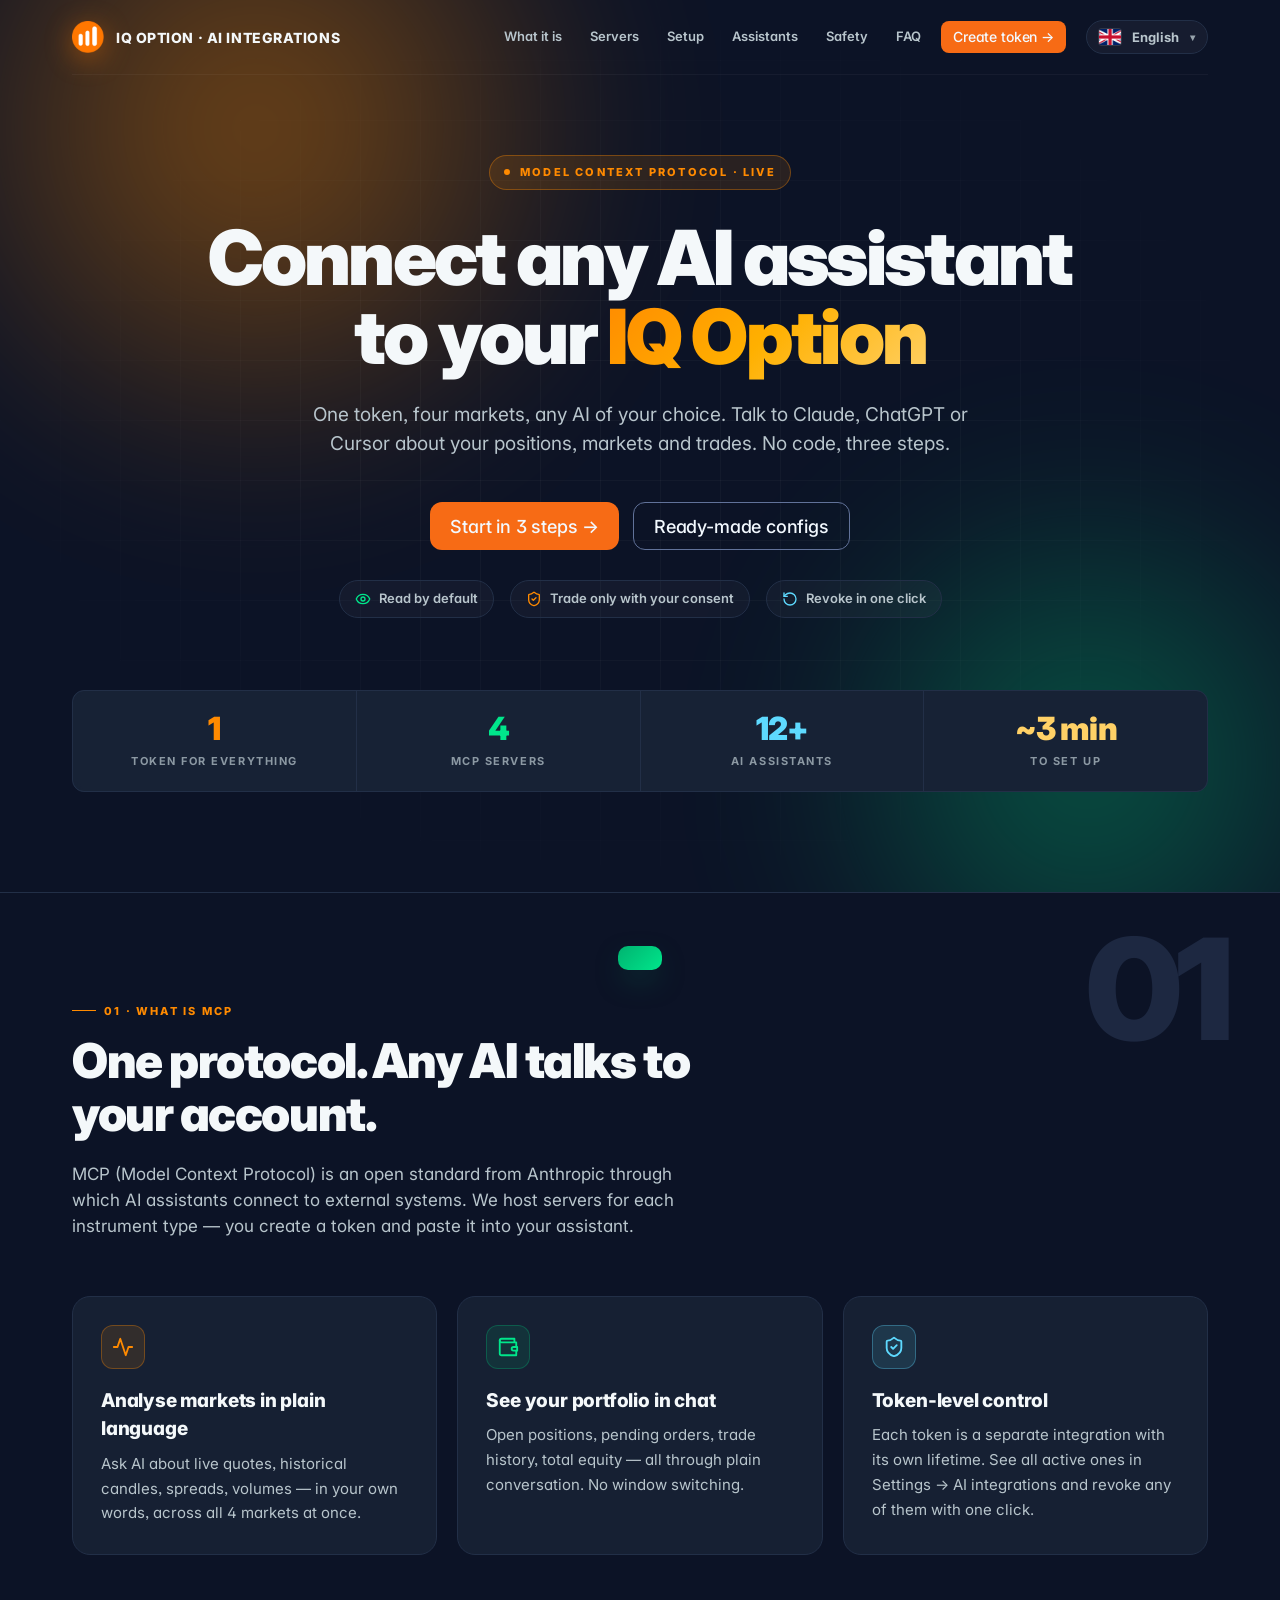
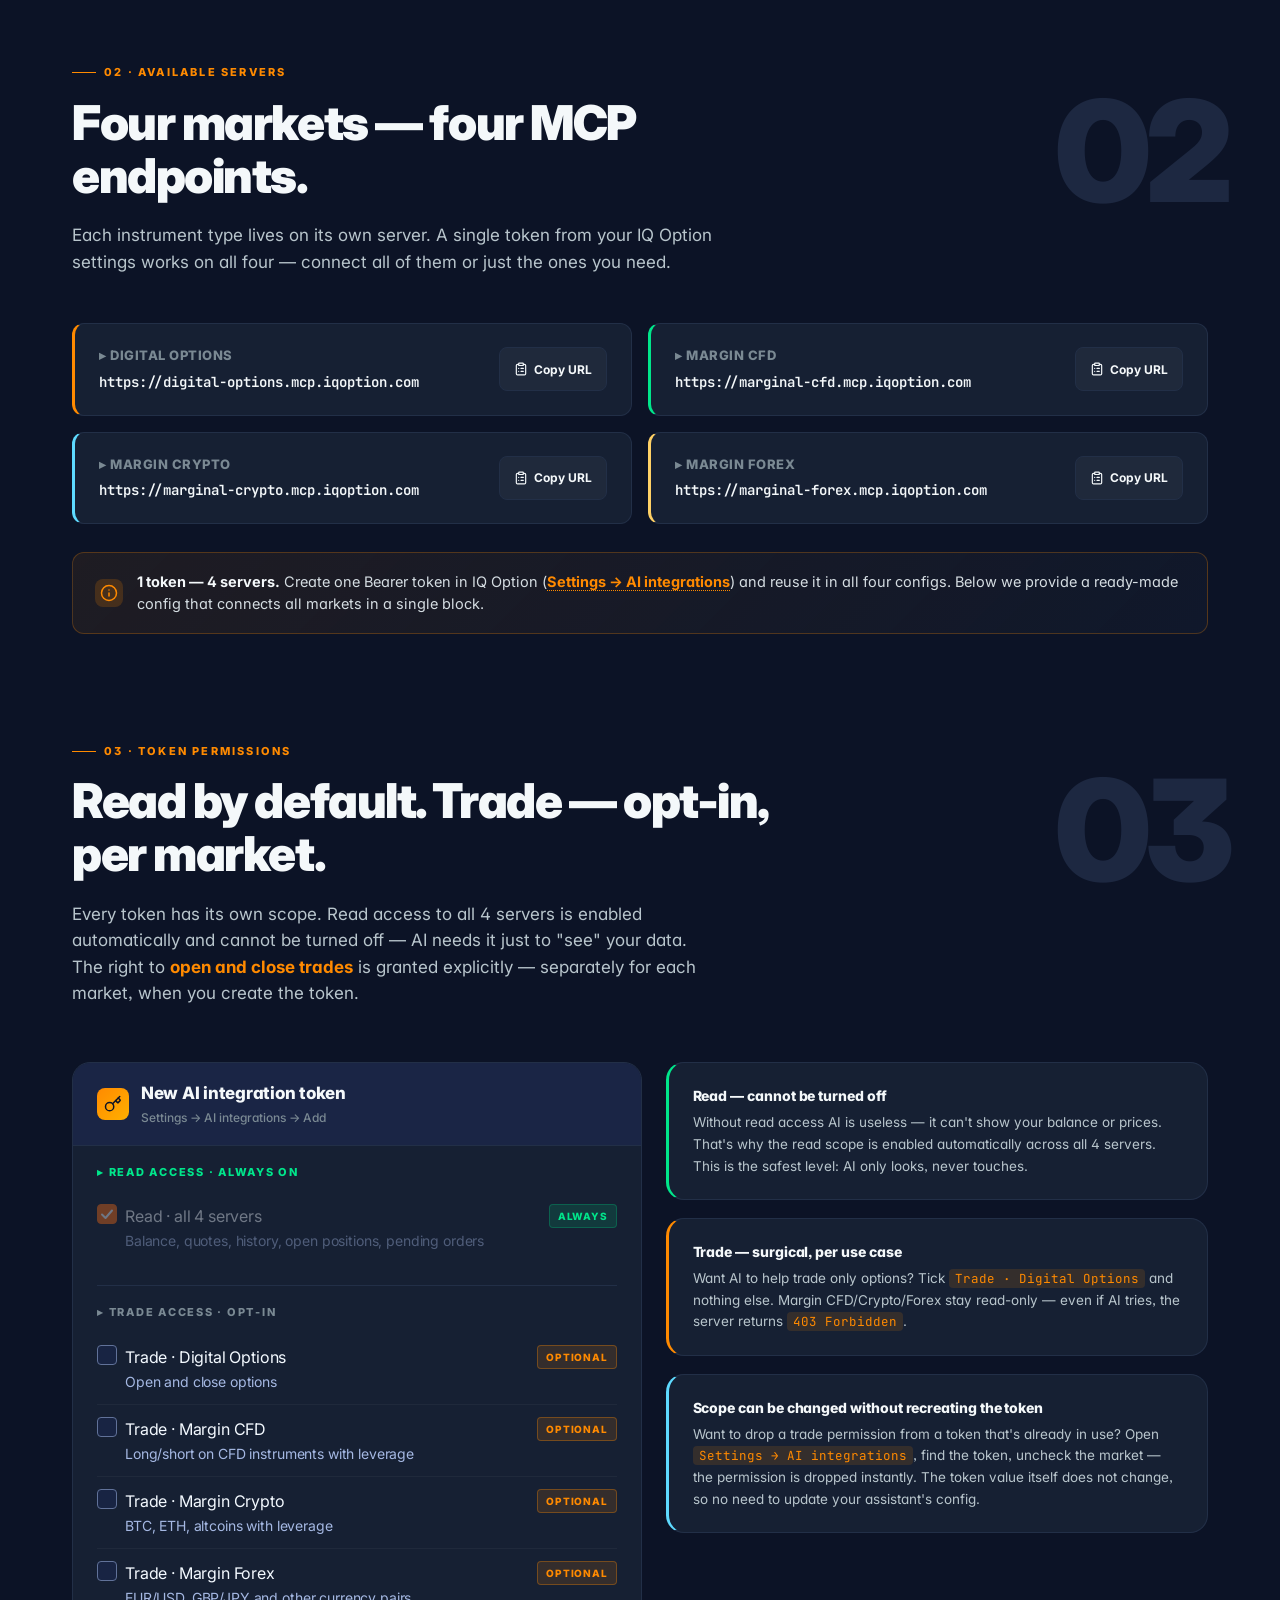
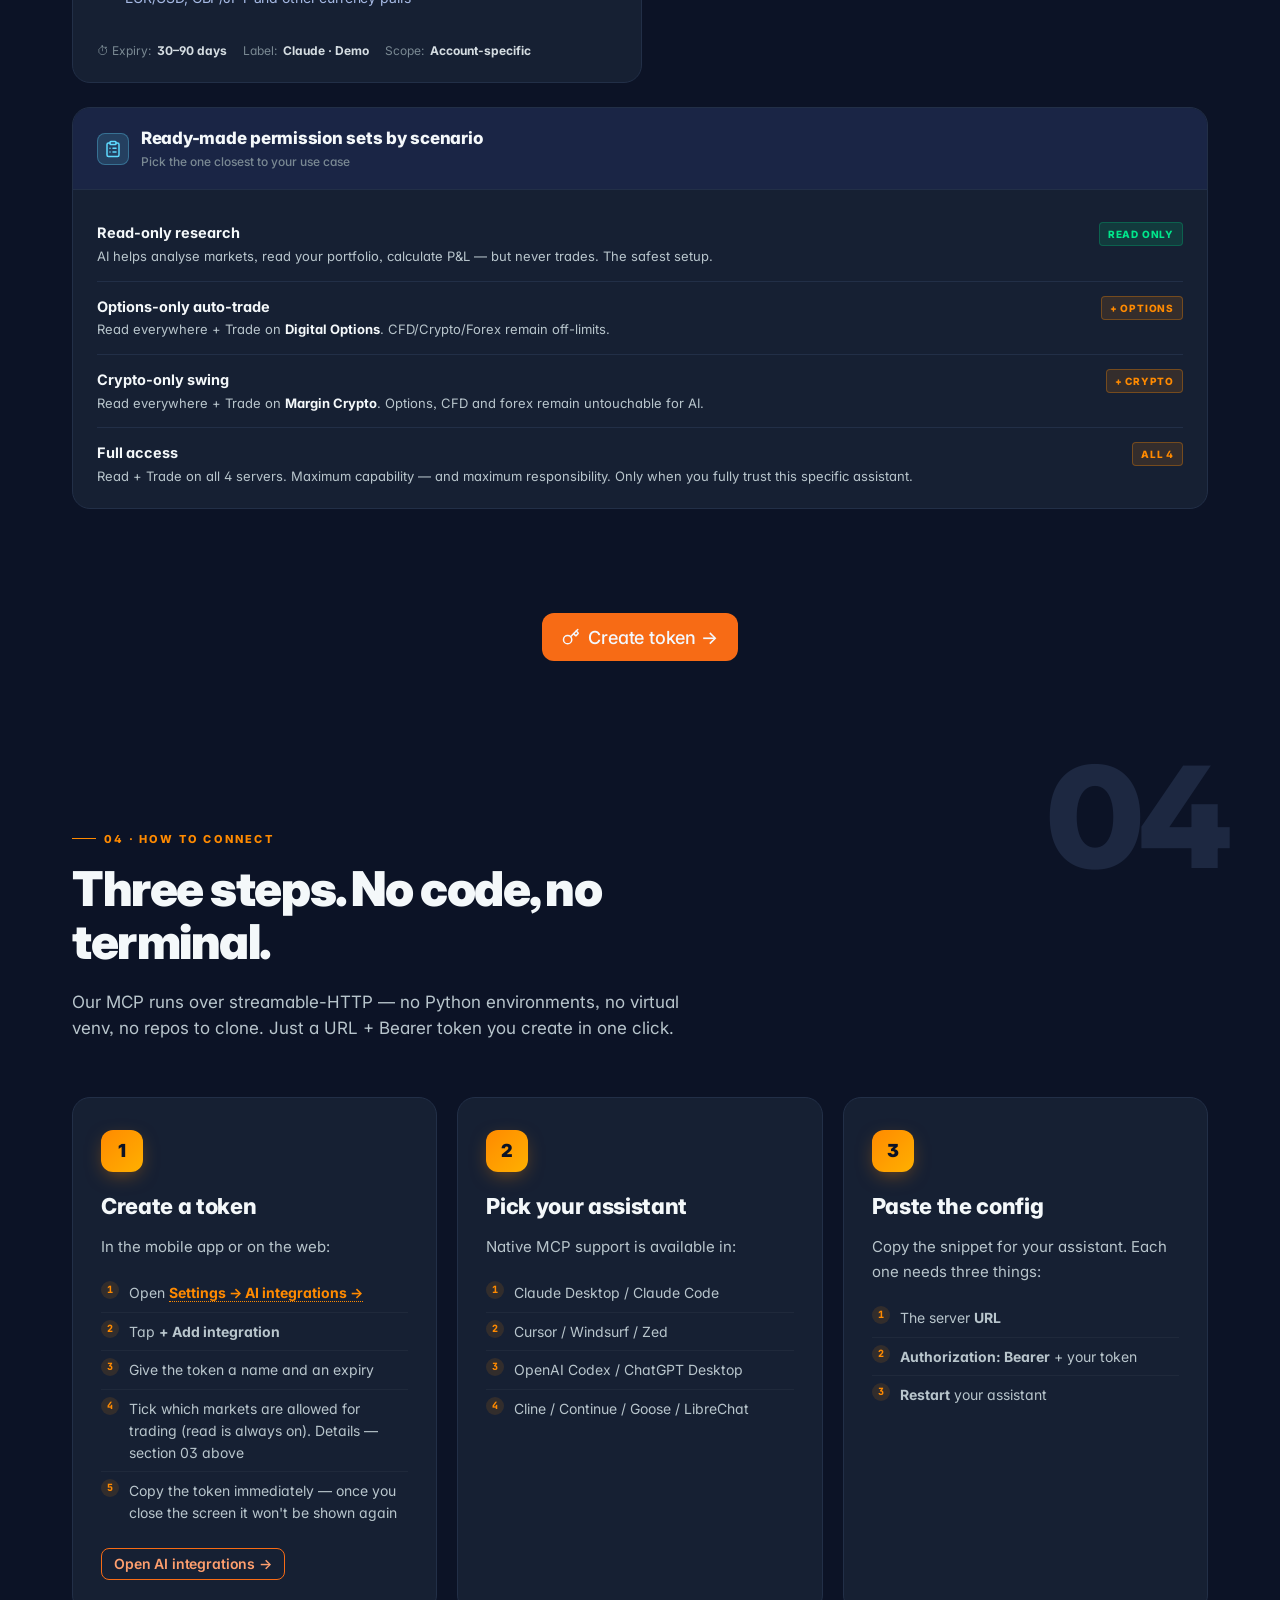
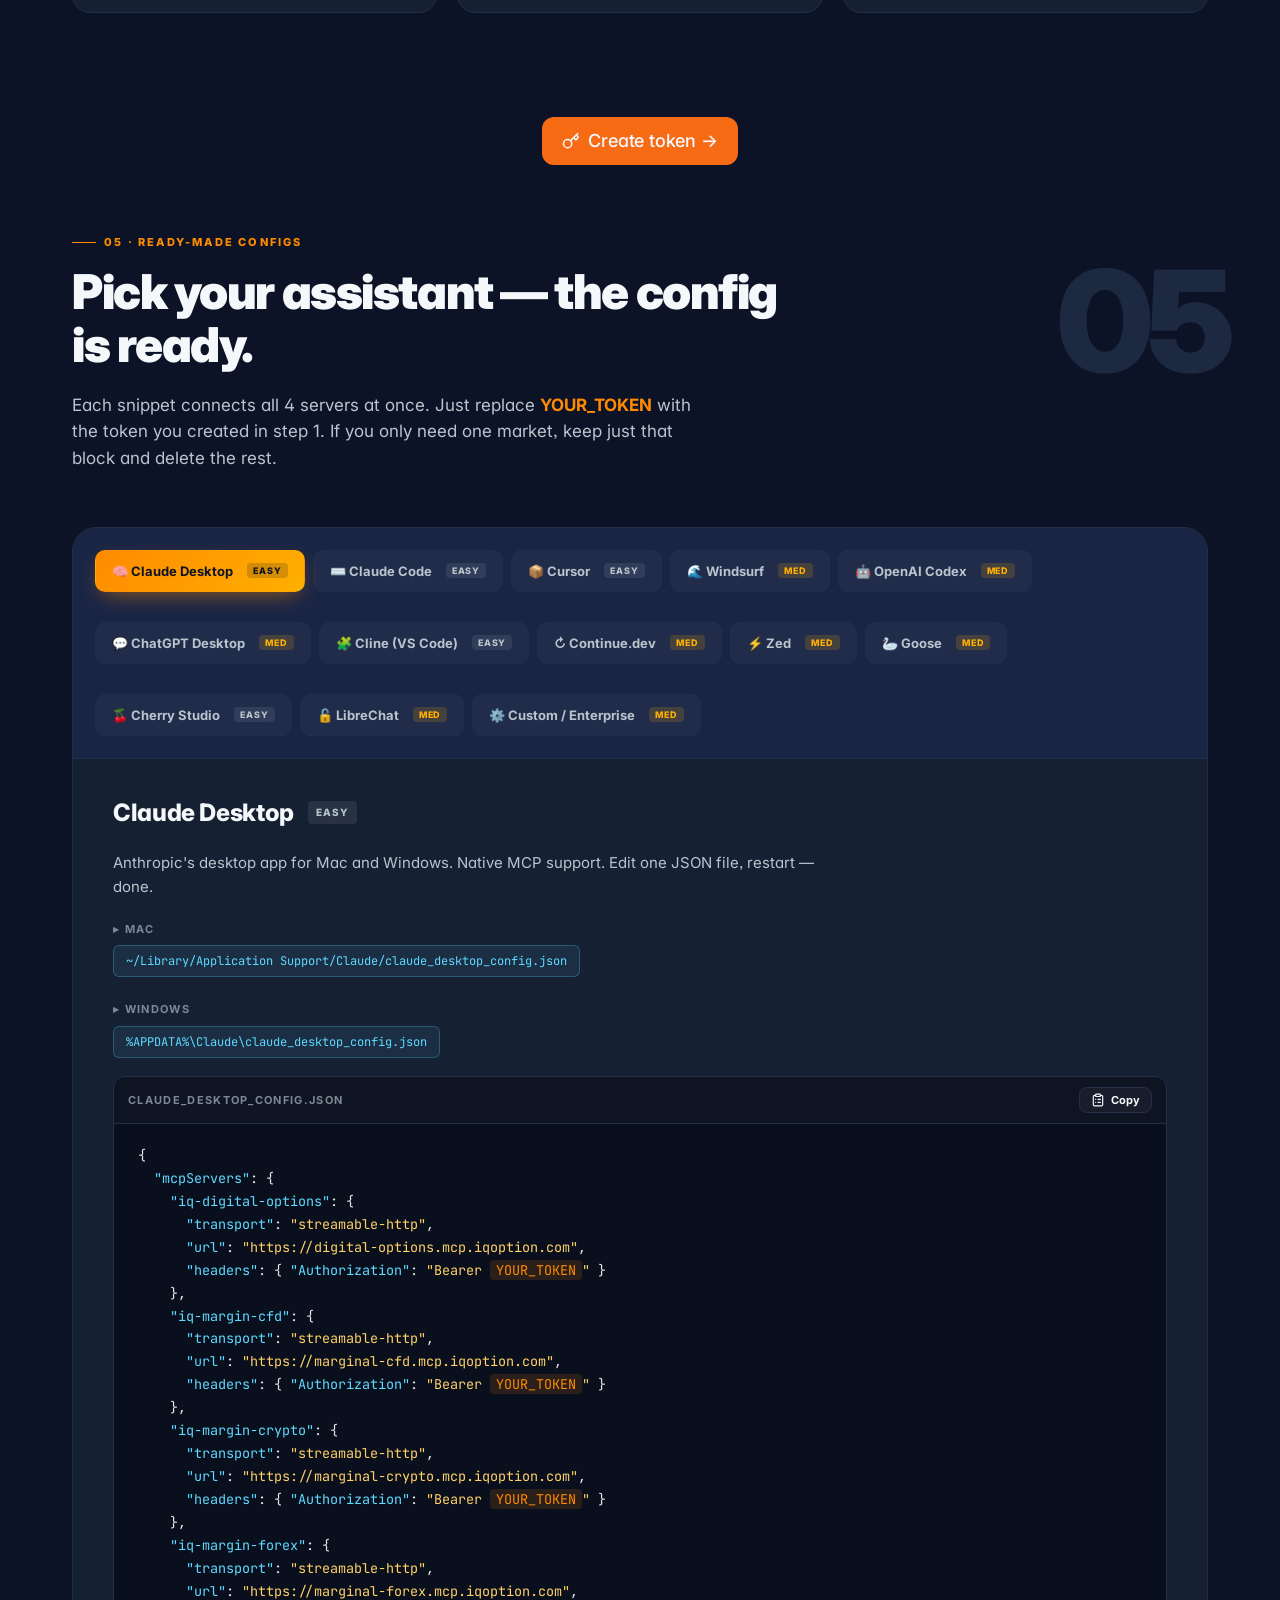
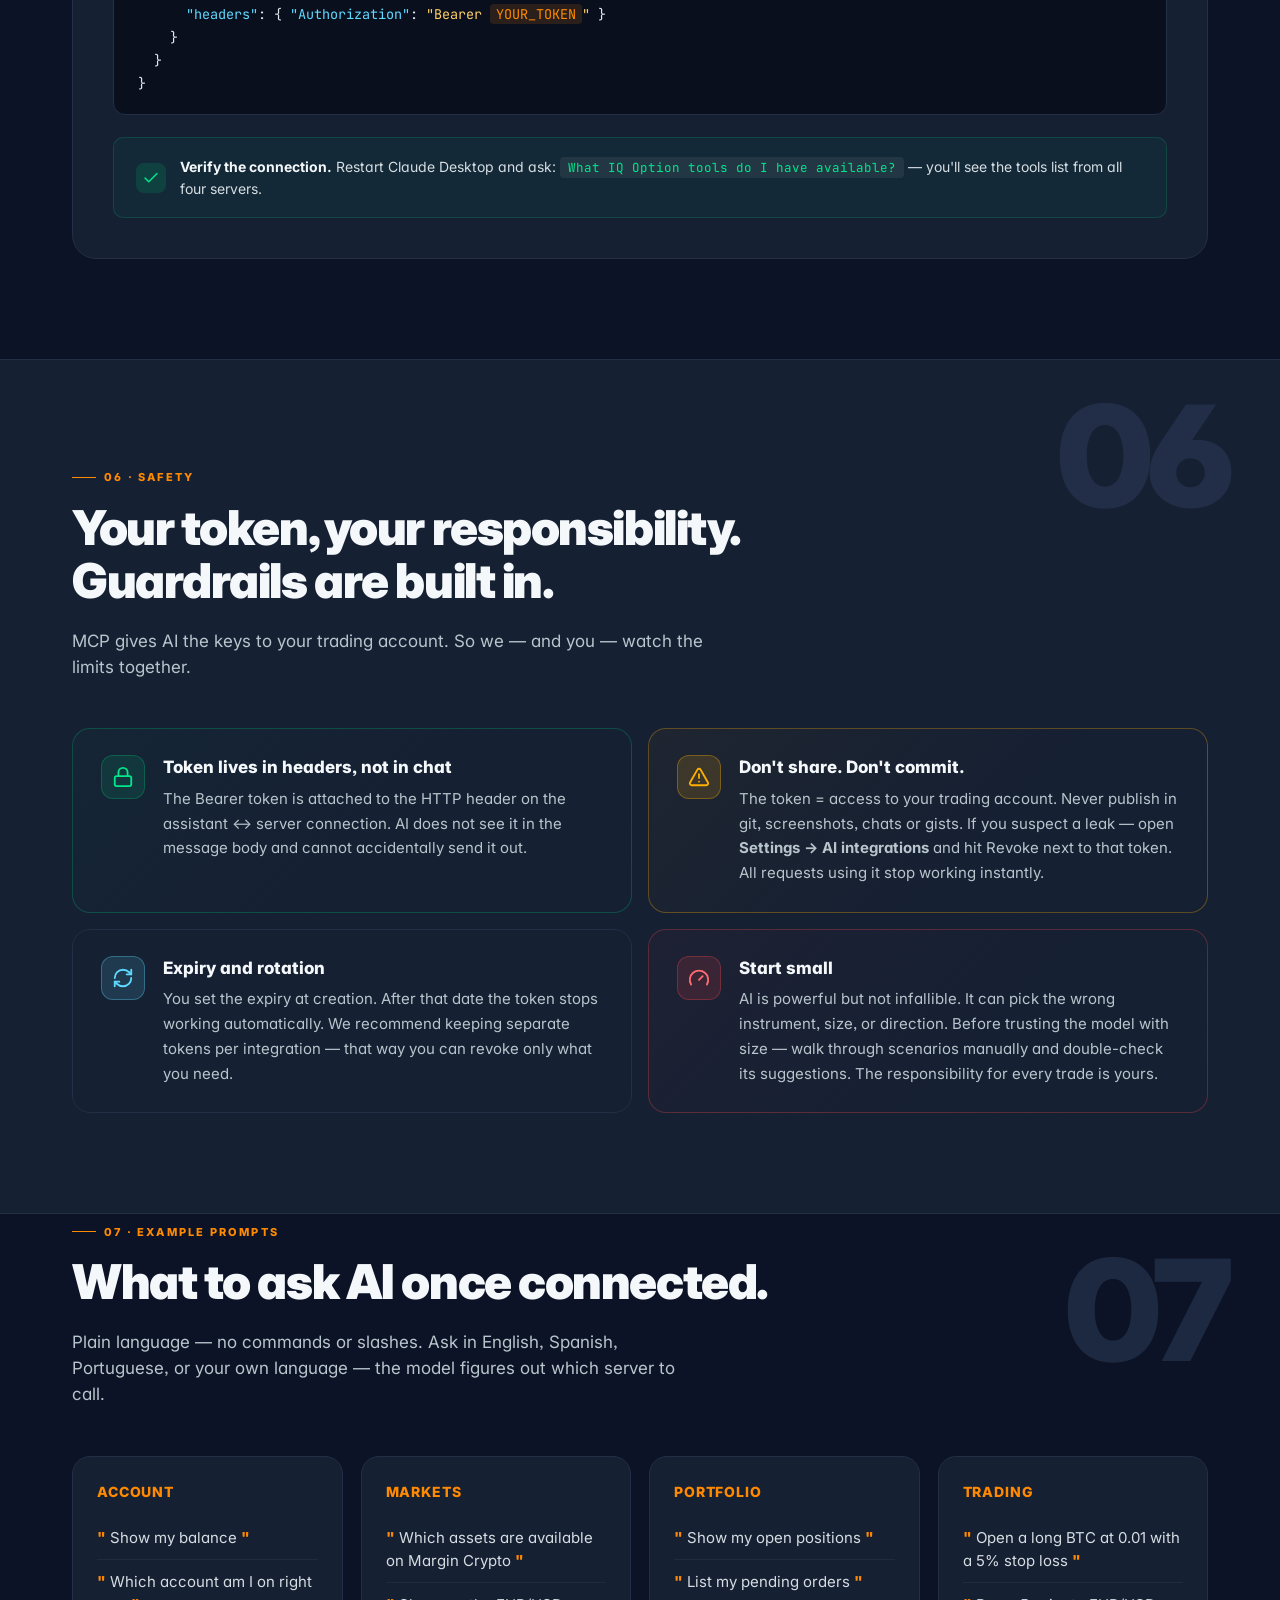
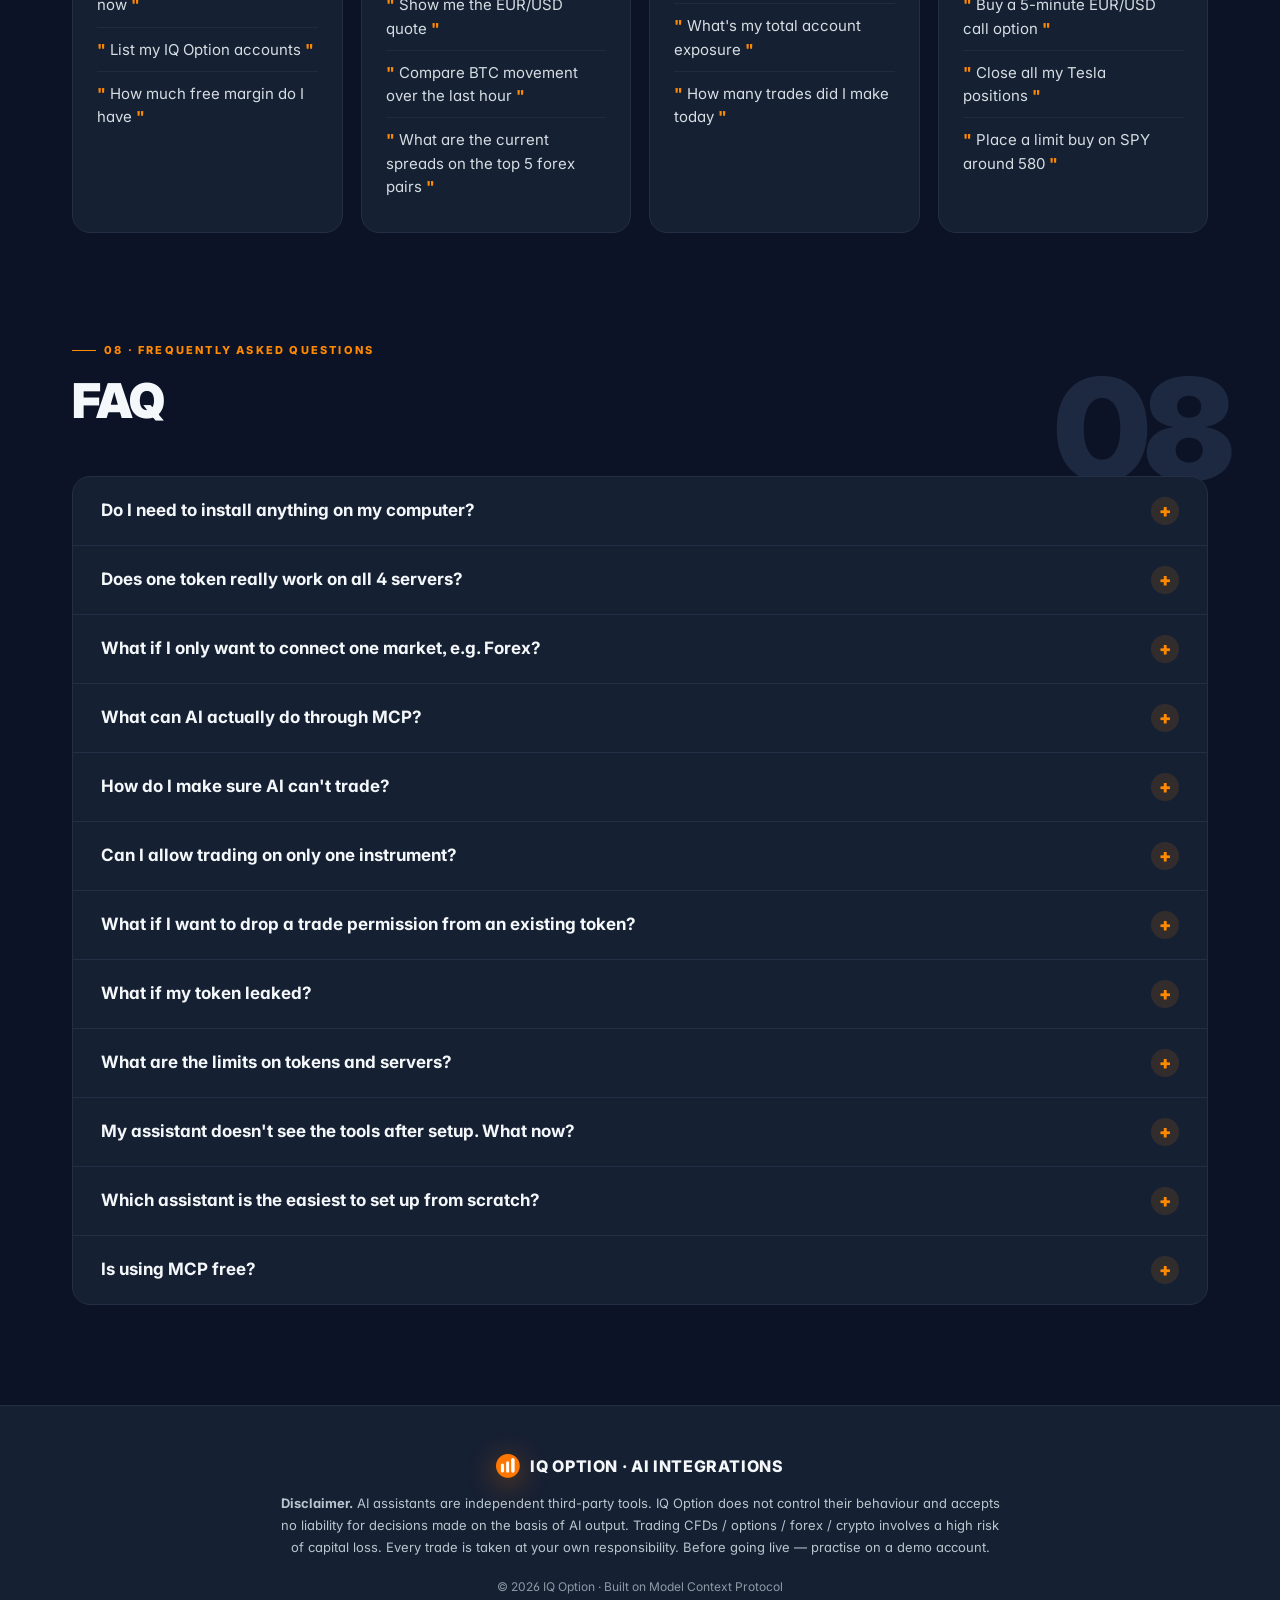
==== index.html @ 525ba4e4 "Design review: mobile nav, repeated CTAs, ghost numerals (+ viewBox fix) - #7 Mobile navigation: ham" ====
<!DOCTYPE html>
<html lang="en" dir="ltr">
<head>
<meta charset="UTF-8">
<meta name="viewport" content="width=device-width, initial-scale=1">
<title>Connect any AI assistant to IQ Option · MCP Integration Guide</title>
<meta name="description" content="Connect Claude, ChatGPT, Cursor and 12+ AI assistants to your IQ Option account via the Model Context Protocol (MCP). One Bearer token, four market servers — digital options, CFD, crypto, forex. No code, three steps.">
<meta name="keywords" content="IQ Option, MCP, Model Context Protocol, Claude, ChatGPT, Cursor, AI trading assistant, digital options, forex, crypto, CFD, Bearer token">
<meta name="author" content="IQ Option">
<meta name="robots" content="index, follow, max-image-preview:large, max-snippet:-1">
<meta name="theme-color" content="#0C1326">
<link rel="canonical" href="https://iqoptionmcp.com/">
<link rel="alternate" hreflang="en" href="https://iqoptionmcp.com/">
<link rel="alternate" hreflang="ar-SA" href="https://iqoptionmcp.com/ar/">
<link rel="alternate" hreflang="th" href="https://iqoptionmcp.com/th/">
<link rel="alternate" hreflang="pt" href="https://iqoptionmcp.com/pt/">
<link rel="alternate" hreflang="es" href="https://iqoptionmcp.com/es/">
<link rel="alternate" hreflang="tl" href="https://iqoptionmcp.com/tl/">
<link rel="alternate" hreflang="id" href="https://iqoptionmcp.com/id/">
<link rel="alternate" hreflang="x-default" href="https://iqoptionmcp.com/">

<!-- Open Graph -->
<meta property="og:type" content="website">
<meta property="og:site_name" content="IQ Option · AI Integrations">
<meta property="og:title" content="Connect any AI assistant to IQ Option · MCP Integration Guide">
<meta property="og:description" content="One token, four markets, any AI. Connect Claude, ChatGPT or Cursor to IQ Option via MCP in three steps.">
<meta property="og:url" content="https://iqoptionmcp.com/">
<meta property="og:image" content="https://iqoptionmcp.com/assets/img/og.png">
<meta property="og:image:width" content="1200">
<meta property="og:image:height" content="630">
<meta property="og:image:alt" content="Connect any AI assistant to your IQ Option account via MCP">
<meta property="og:locale" content="en">

<!-- Twitter -->
<meta name="twitter:card" content="summary_large_image">
<meta name="twitter:title" content="Connect any AI assistant to IQ Option via MCP">
<meta name="twitter:description" content="One token, four markets, any AI. Claude, ChatGPT, Cursor — connected to IQ Option in three steps.">
<meta name="twitter:image" content="https://iqoptionmcp.com/assets/img/og.png">

<link rel="icon" type="image/png" href="assets/img/logo.png">
<link rel="apple-touch-icon" href="assets/img/logo.png">
<!-- AI ingestion: full guide as plain markdown -->
<link rel="alternate" type="text/markdown" title="llms-full" href="/llms-full.txt">

<link rel="preconnect" href="https://fonts.googleapis.com">
<link rel="preconnect" href="https://fonts.gstatic.com" crossorigin>
<link href="https://fonts.googleapis.com/css2?family=Inter:wght@400;500;600;700;800;900&family=JetBrains+Mono:wght@400;500;600&display=swap" rel="stylesheet">

<!-- QEDS · Quadcode Enterprise Design System (v1.2-pilot, dark) — self-hosted snapshot -->
<link rel="stylesheet" href="assets/css/qeds.css">
<link rel="stylesheet" href="assets/css/tokens.css">
<link rel="stylesheet" href="assets/css/styles.css">

<!-- Analytics: visits + on-site events (privacy-first, cookieless) -->
<script src="assets/js/analytics.js" defer></script>

<!-- Structured data for AI answer engines & search -->
<script type="application/ld+json">
{
  "@context": "https://schema.org",
  "@graph": [
    {
      "@type": "WebSite",
      "@id": "https://iqoptionmcp.com/#website",
      "url": "https://iqoptionmcp.com/",
      "name": "IQ Option · AI Integrations",
      "inLanguage": "en",
      "publisher": {
        "@id": "https://iqoptionmcp.com/#org"
      }
    },
    {
      "@type": "Organization",
      "@id": "https://iqoptionmcp.com/#org",
      "name": "IQ Option",
      "url": "https://iqoption.com",
      "logo": "https://iqoptionmcp.com/assets/img/logo.png",
      "sameAs": [
        "https://iqoption.com"
      ]
    },
    {
      "@type": "SoftwareApplication",
      "@id": "https://iqoptionmcp.com/#app",
      "name": "IQ Option AI Integrations (MCP)",
      "applicationCategory": "FinanceApplication",
      "operatingSystem": "Web, macOS, Windows, Linux",
      "inLanguage": "en",
      "description": "One Bearer token, four market MCP servers (digital options, CFD, crypto, forex). Ready-made configs for Claude, ChatGPT, Cursor and 12+ assistants. No code, three steps.",
      "url": "https://iqoptionmcp.com/",
      "publisher": {
        "@id": "https://iqoptionmcp.com/#org"
      },
      "offers": {
        "@type": "Offer",
        "price": "0",
        "priceCurrency": "USD"
      },
      "featureList": [
        "Read balance, quotes, history and open positions in plain language",
        "Per-market trade permissions (read default, trade opt-in)",
        "Works with Claude, ChatGPT, Cursor and 12+ AI assistants",
        "Four MCP servers: digital options, CFD, crypto, forex"
      ]
    },
    {
      "@type": "TechArticle",
      "@id": "https://iqoptionmcp.com/#article",
      "headline": "Connect any AI assistant to IQ Option via MCP",
      "description": "One Bearer token, four market MCP servers (digital options, CFD, crypto, forex). Ready-made configs for Claude, ChatGPT, Cursor and 12+ assistants. No code, three steps.",
      "inLanguage": "en",
      "isPartOf": {
        "@id": "https://iqoptionmcp.com/#website"
      },
      "datePublished": "2026-06-09",
      "dateModified": "2026-06-09",
      "image": "https://iqoptionmcp.com/assets/img/og.png",
      "author": {
        "@id": "https://iqoptionmcp.com/#org"
      },
      "publisher": {
        "@id": "https://iqoptionmcp.com/#org"
      },
      "about": {
        "@type": "Thing",
        "name": "Model Context Protocol",
        "sameAs": "https://modelcontextprotocol.io"
      }
    },
    {
      "@type": "HowTo",
      "@id": "https://iqoptionmcp.com/#howto",
      "inLanguage": "en",
      "name": "How to connect an AI assistant to IQ Option",
      "description": "Connect any MCP-capable AI assistant to IQ Option in three steps.",
      "totalTime": "PT3M",
      "step": [
        {
          "@type": "HowToStep",
          "position": 1,
          "url": "https://iqoptionmcp.com/#setup",
          "name": "Create a token",
          "text": "In the mobile app or on the web: Open Settings → AI integrations → Tap + Add integration Give the token a name and an expiry Tick which markets are allowed for trading (read is always on). Details — section 03 above Copy the token immediately — once you close the screen it won't be shown again"
        },
        {
          "@type": "HowToStep",
          "position": 2,
          "url": "https://iqoptionmcp.com/#setup",
          "name": "Pick your assistant",
          "text": "Native MCP support is available in: Claude Desktop / Claude Code Cursor / Windsurf / Zed OpenAI Codex / ChatGPT Desktop Cline / Continue / Goose / LibreChat"
        },
        {
          "@type": "HowToStep",
          "position": 3,
          "url": "https://iqoptionmcp.com/#setup",
          "name": "Paste the config",
          "text": "Copy the snippet for your assistant. Each one needs three things: The server URL Authorization: Bearer + your token Restart your assistant"
        }
      ]
    },
    {
      "@type": "FAQPage",
      "@id": "https://iqoptionmcp.com/#faq",
      "inLanguage": "en",
      "mainEntity": [
        {
          "@type": "Question",
          "name": "Do I need to install anything on my computer?",
          "acceptedAnswer": {
            "@type": "Answer",
            "text": "No. Our MCP servers are hosted by us — no repos to clone, no Python or venv to install. Just the URL + Bearer token in your AI assistant's config."
          }
        },
        {
          "@type": "Question",
          "name": "Does one token really work on all 4 servers?",
          "acceptedAnswer": {
            "@type": "Answer",
            "text": "Yes. Create a single Bearer token in Settings → AI integrations and use it in the Authorization header for all four endpoints: digital-options, marginal-cfd, marginal-crypto, marginal-forex."
          }
        },
        {
          "@type": "Question",
          "name": "What if I only want to connect one market, e.g. Forex?",
          "acceptedAnswer": {
            "@type": "Answer",
            "text": "Delete the other blocks from the config — keep only iq-margin-forex . AI will see only the tools from that server and won't be able to touch, e.g., options by accident."
          }
        },
        {
          "@type": "Question",
          "name": "What can AI actually do through MCP?",
          "acceptedAnswer": {
            "@type": "Answer",
            "text": "Each of our servers exposes its own tools list — you can see the full set right after connecting by asking the assistant: \"What IQ Option tools do you have?\". In total this is reading market data, portfolio and trades, plus methods to open/close positions. Which methods are available to a specific token is determined by its scope (read + optionally trade per market)."
          }
        },
        {
          "@type": "Question",
          "name": "How do I make sure AI can't trade?",
          "acceptedAnswer": {
            "@type": "Answer",
            "text": "When creating the token in Settings → AI integrations just don't tick any of the four \"Trade · …\" checkboxes. Read stays on (it can't be turned off — AI needs it), and any attempt to call a trading tool will return 403 Forbidden . This is the safest setup for research use cases."
          }
        },
        {
          "@type": "Question",
          "name": "Can I allow trading on only one instrument?",
          "acceptedAnswer": {
            "@type": "Answer",
            "text": "Yes. For example, tick only Trade · Margin Crypto — AI will be able to open/close crypto positions, but options, CFD and forex stay read-only. Useful when you're testing the AI setup on a market you're comfortable with."
          }
        },
        {
          "@type": "Question",
          "name": "What if I want to drop a trade permission from an existing token?",
          "acceptedAnswer": {
            "@type": "Answer",
            "text": "Open Settings → AI integrations , find the token and uncheck the relevant box (e.g. Trade · Margin CFD ). The permission is removed instantly — the server will start returning 403 Forbidden on trading calls for that market. The token value itself doesn't change, so no need to touch your assistant's config."
          }
        },
        {
          "@type": "Question",
          "name": "What if my token leaked?",
          "acceptedAnswer": {
            "@type": "Answer",
            "text": "Go to Settings → AI integrations , find the compromised token and hit Revoke. All requests with it stop working instantly. Create a new one and update the assistant's config."
          }
        },
        {
          "@type": "Question",
          "name": "What are the limits on tokens and servers?",
          "acceptedAnswer": {
            "@type": "Answer",
            "text": "One account can have multiple active tokens at once (visible in the Active tokens list). One token works across all 4 servers. If you want separate keys per integration for easier revocation — create several and give them meaningful names."
          }
        },
        {
          "@type": "Question",
          "name": "My assistant doesn't see the tools after setup. What now?",
          "acceptedAnswer": {
            "@type": "Answer",
            "text": "Checklist: (1) restart the assistant completely, (2) make sure the token is copied without extra whitespace at the start/end, (3) check that the URL has no trailing slash and matches your subscription, (4) make sure the Authorization header starts exactly with Bearer (note the space), (5) check the assistant's logs — usually it's a JSON syntax error in the config."
          }
        },
        {
          "@type": "Question",
          "name": "Which assistant is the easiest to set up from scratch?",
          "acceptedAnswer": {
            "@type": "Answer",
            "text": "If you're not a developer — Claude Desktop or Cherry Studio: both have a UI that handles the config for you. If you live in code — Cursor or Claude Code will feel more natural."
          }
        },
        {
          "@type": "Question",
          "name": "Is using MCP free?",
          "acceptedAnswer": {
            "@type": "Answer",
            "text": "At the moment — yes, free for all IQ Option clients with an active account. You only pay for your AI assistant's subscription (Claude Pro / ChatGPT Plus, etc.)."
          }
        }
      ]
    }
  ]
}
</script>
</head>
<body>
<!-- ════════════════════════════════════════════════════════════════════
     HERO
     ════════════════════════════════════════════════════════════════════ -->
<a class="skip-link" href="#main">Skip to content</a>
<!-- Icon sprite (Lucide) — decorative, locale-neutral -->
<svg aria-hidden="true" focusable="false" height="0" style="position:absolute" width="0">
<symbol id="i-activity" viewBox="0 0 24 24"><path d="M22 12h-4l-3 9L9 3l-3 9H2"></path></symbol>
<symbol id="i-wallet" viewBox="0 0 24 24"><path d="M21 12V7H5a2 2 0 0 1 0-4h14v4"></path><path d="M3 5v14a2 2 0 0 0 2 2h16v-5"></path><path d="M18 12a2 2 0 0 0 0 4h4v-4Z"></path></symbol>
<symbol id="i-shield-check" viewBox="0 0 24 24"><path d="M20 13c0 5-3.5 7.5-7.66 8.95a1 1 0 0 1-.67-.01C7.5 20.5 4 18 4 13V6a1 1 0 0 1 1-1c2 0 4.5-1.2 6.24-2.72a1.17 1.17 0 0 1 1.52 0C14.51 3.81 17 5 19 5a1 1 0 0 1 1 1Z"></path><path d="m9 12 2 2 4-4"></path></symbol>
<symbol id="i-info" viewBox="0 0 24 24"><circle cx="12" cy="12" r="10"></circle><path d="M12 16v-4"></path><path d="M12 8h.01"></path></symbol>
<symbol id="i-key" viewBox="0 0 24 24"><path d="m15.5 7.5 2.3 2.3a1 1 0 0 0 1.4 0l2.1-2.1a1 1 0 0 0 0-1.4L19 4"></path><path d="m21 2-9.6 9.6"></path><circle cx="7.5" cy="15.5" r="5.5"></circle></symbol>
<symbol id="i-clipboard" viewBox="0 0 24 24"><rect height="4" rx="1" width="8" x="8" y="2"></rect><path d="M16 4h2a2 2 0 0 1 2 2v14a2 2 0 0 1-2 2H6a2 2 0 0 1-2-2V6a2 2 0 0 1 2-2h2"></path><path d="M12 11h4"></path><path d="M12 16h4"></path><path d="M8 11h.01"></path><path d="M8 16h.01"></path></symbol>
<symbol id="i-check" viewBox="0 0 24 24"><path d="M20 6 9 17l-5-5"></path></symbol>
<symbol id="i-lock" viewBox="0 0 24 24"><rect height="11" rx="2" width="18" x="3" y="11"></rect><path d="M7 11V7a5 5 0 0 1 10 0v4"></path></symbol>
<symbol id="i-alert" viewBox="0 0 24 24"><path d="m21.73 18-8-14a2 2 0 0 0-3.48 0l-8 14A2 2 0 0 0 4 21h16a2 2 0 0 0 1.73-3Z"></path><path d="M12 9v4"></path><path d="M12 17h.01"></path></symbol>
<symbol id="i-refresh" viewBox="0 0 24 24"><path d="M3 12a9 9 0 0 1 9-9 9.75 9.75 0 0 1 6.74 2.74L21 8"></path><path d="M21 3v5h-5"></path><path d="M21 12a9 9 0 0 1-9 9 9.75 9.75 0 0 1-6.74-2.74L3 16"></path><path d="M3 21v-5h5"></path></symbol>
<symbol id="i-gauge" viewBox="0 0 24 24"><path d="m12 14 4-4"></path><path d="M3.34 19a10 10 0 1 1 17.32 0"></path></symbol>
<symbol id="i-eye" viewBox="0 0 24 24"><path d="M2.06 12.35a1 1 0 0 1 0-.7 10.75 10.75 0 0 1 19.88 0 1 1 0 0 1 0 .7 10.75 10.75 0 0 1-19.88 0"></path><circle cx="12" cy="12" r="3"></circle></symbol>
<symbol id="i-rotate" viewBox="0 0 24 24"><path d="M3 12a9 9 0 1 0 9-9 9.75 9.75 0 0 0-6.74 2.74L3 8"></path><path d="M3 3v5h5"></path></symbol>
<symbol id="i-menu" viewBox="0 0 24 24"><path d="M4 6h16"></path><path d="M4 12h16"></path><path d="M4 18h16"></path></symbol>
</svg>
<main id="main">
<div class="hero-shell">
<div class="hero-bg"></div>
<div class="hero-grid"></div>
<div class="container">
<nav aria-label="Primary" class="nav">
<div class="logo">
<img alt="IQ Option" class="logo-mark" height="32" src="assets/img/logo.png" width="32"/>
        IQ OPTION · AI INTEGRATIONS
      </div>
<button aria-controls="nav-links" aria-expanded="false" aria-label="Menu" class="nav-toggle" type="button">
<svg aria-hidden="true" class="ic"><use href="#i-menu"></use></svg>
</button>
<div class="nav-links" id="nav-links">
<a href="#what">What it is</a>
<a href="#servers">Servers</a>
<a href="#setup">Setup</a>
<a href="#assistants">Assistants</a>
<a href="#safety">Safety</a>
<a href="#faq">FAQ</a>
</div>
<a class="qeds-button nav-cta" data-context="accent" data-cta="nav" data-prominence="primary" data-size="sm" href="https://iqoption.com/en/profile/ai-integration" rel="noopener" target="_blank">
<svg aria-hidden="true" class="ic"><use href="#i-key"></use></svg>
<span class="qeds-button__label">Create token →</span>
</a>
<div class="lang-switch"><button class="lang-toggle" type="button" aria-expanded="false" aria-controls="lang-menu" aria-label="Language"><img class="lang-flag" src="assets/img/flags/gb.png" alt="" width="22" height="16"><span class="lang-current">English</span><span class="lang-caret" aria-hidden="true">▾</span></button><ul class="lang-menu" id="lang-menu" hidden><li><a href="./" hreflang="en" lang="en" aria-current="true"><span class="lang-name"><img class="lang-flag" src="assets/img/flags/gb.png" alt="" width="22" height="16"><span class="lang-label">English</span></span></a></li><li><a href="ar/" hreflang="ar-SA" lang="ar"><span class="lang-name"><img class="lang-flag" src="assets/img/flags/sa.png" alt="" width="22" height="16"><span class="lang-label">العربية</span></span></a></li><li><a href="th/" hreflang="th" lang="th"><span class="lang-name"><img class="lang-flag" src="assets/img/flags/th.png" alt="" width="22" height="16"><span class="lang-label">ไทย</span></span></a></li><li><a href="pt/" hreflang="pt" lang="pt"><span class="lang-name"><img class="lang-flag" src="assets/img/flags/br.png" alt="" width="22" height="16"><span class="lang-label">Português</span></span></a></li><li><a href="es/" hreflang="es" lang="es"><span class="lang-name"><img class="lang-flag" src="assets/img/flags/es.png" alt="" width="22" height="16"><span class="lang-label">Español</span></span></a></li><li><a href="tl/" hreflang="tl" lang="tl"><span class="lang-name"><img class="lang-flag" src="assets/img/flags/ph.png" alt="" width="22" height="16"><span class="lang-label">Tagalog</span></span></a></li><li><a href="id/" hreflang="id" lang="id"><span class="lang-name"><img class="lang-flag" src="assets/img/flags/id.png" alt="" width="22" height="16"><span class="lang-label">Bahasa Indonesia</span></span></a></li></ul></div></nav>
<div class="hero">
<span class="badge">
<span class="badge-dot"></span>
        Model Context Protocol · Live
      </span>
<h1 class="hero-title">
        Connect any AI assistant<br/>
        to your <span class="hero-grad">IQ Option</span>
</h1>
<p class="hero-sub">
        One token, four markets, any AI of your choice. Talk to Claude, ChatGPT or Cursor about your positions, markets and trades. No code, three steps.
      </p>
<div class="hero-cta">
<a class="qeds-button" data-context="accent" data-prominence="primary" data-size="lg" href="#setup">
<span class="qeds-button__label">Start in 3 steps →</span>
</a>
<a class="qeds-button" data-context="general" data-prominence="tertiary" data-size="lg" href="#assistants">
<span class="qeds-button__label">Ready-made configs</span>
</a>
</div>
<div class="trust-strip">
<span class="trust-chip"><svg aria-hidden="true" class="ic"><use href="#i-eye"></use></svg>Read by default</span>
<span class="trust-chip"><svg aria-hidden="true" class="ic"><use href="#i-shield-check"></use></svg>Trade only with your consent</span>
<span class="trust-chip"><svg aria-hidden="true" class="ic"><use href="#i-rotate"></use></svg>Revoke in one click</span>
</div>
<div class="hero-stats reveal">
<div class="hstat">
<div class="hstat-num">1</div>
<div class="hstat-label">Token for everything</div>
</div>
<div class="hstat">
<div class="hstat-num green">4</div>
<div class="hstat-label">MCP servers</div>
</div>
<div class="hstat">
<div class="hstat-num cyan">12+</div>
<div class="hstat-label">AI assistants</div>
</div>
<div class="hstat">
<div class="hstat-num gold">~3 min</div>
<div class="hstat-label">To set up</div>
</div>
</div>
</div>
</div>
</div>
<!-- ════════════════════════════════════════════════════════════════════
     WHAT IS MCP
     ════════════════════════════════════════════════════════════════════ -->
<section data-num="01" id="what">
<div class="container">
<div class="section-eyebrow">01 · What is MCP</div>
<h2 class="section-title">One protocol. Any AI talks to your account.</h2>
<p class="section-sub">
      MCP (Model Context Protocol) is an open standard from Anthropic through which AI assistants connect to external systems. We host servers for each instrument type — you create a token and paste it into your assistant.
    </p>
<div class="cap-grid">
<div class="cap-card reveal">
<div class="cap-ic orange"><svg aria-hidden="true" class="ic"><use href="#i-activity"></use></svg></div>
<h3>Analyse markets in plain language</h3>
<p>Ask AI about live quotes, historical candles, spreads, volumes — in your own words, across all 4 markets at once.</p>
</div>
<div class="cap-card reveal">
<div class="cap-ic green"><svg aria-hidden="true" class="ic"><use href="#i-wallet"></use></svg></div>
<h3>See your portfolio in chat</h3>
<p>Open positions, pending orders, trade history, total equity — all through plain conversation. No window switching.</p>
</div>
<div class="cap-card reveal">
<div class="cap-ic cyan"><svg aria-hidden="true" class="ic"><use href="#i-shield-check"></use></svg></div>
<h3>Token-level control</h3>
<p>Each token is a separate integration with its own lifetime. See all active ones in Settings → AI integrations and revoke any of them with one click.</p>
</div>
</div>
</div>
</section>
<!-- ════════════════════════════════════════════════════════════════════
     SERVERS
     ════════════════════════════════════════════════════════════════════ -->
<section data-num="02" id="servers" style="padding-top:0;">
<div class="container">
<div class="section-eyebrow">02 · Available servers</div>
<h2 class="section-title">Four markets — four MCP endpoints.</h2>
<p class="section-sub">
      Each instrument type lives on its own server. A single token from your IQ Option settings works on all four — connect all of them or just the ones you need.
    </p>
<div class="servers-row">
<div class="srv-card">
<div class="srv-info">
<div class="srv-name">▸ Digital Options</div>
<div class="srv-url">https://digital-options.mcp.iqoption.com</div>
</div>
<button class="copy-btn" data-copy="https://digital-options.mcp.iqoption.com"><svg aria-hidden="true" class="ic"><use href="#i-clipboard"></use></svg> Copy URL</button>
</div>
<div class="srv-card green">
<div class="srv-info">
<div class="srv-name">▸ Margin CFD</div>
<div class="srv-url">https://marginal-cfd.mcp.iqoption.com</div>
</div>
<button class="copy-btn" data-copy="https://marginal-cfd.mcp.iqoption.com"><svg aria-hidden="true" class="ic"><use href="#i-clipboard"></use></svg> Copy URL</button>
</div>
<div class="srv-card cyan">
<div class="srv-info">
<div class="srv-name">▸ Margin Crypto</div>
<div class="srv-url">https://marginal-crypto.mcp.iqoption.com</div>
</div>
<button class="copy-btn" data-copy="https://marginal-crypto.mcp.iqoption.com"><svg aria-hidden="true" class="ic"><use href="#i-clipboard"></use></svg> Copy URL</button>
</div>
<div class="srv-card gold">
<div class="srv-info">
<div class="srv-name">▸ Margin Forex</div>
<div class="srv-url">https://marginal-forex.mcp.iqoption.com</div>
</div>
<button class="copy-btn" data-copy="https://marginal-forex.mcp.iqoption.com"><svg aria-hidden="true" class="ic"><use href="#i-clipboard"></use></svg> Copy URL</button>
</div>
</div>
<div class="one-token-tip">
<div class="info-ic"><svg aria-hidden="true" class="ic"><use href="#i-info"></use></svg></div>
<div>
<strong>1 token — 4 servers.</strong> Create one Bearer token in IQ Option (<a href="https://iqoption.com/en/profile/ai-integration" rel="noopener" style="color:var(--accent); font-weight:700; border-bottom:1px dotted var(--accent);" target="_blank">Settings → AI integrations</a>) and reuse it in all four configs. Below we provide a ready-made config that connects all markets in a single block.
      </div>
</div>
</div>
</section>
<!-- ════════════════════════════════════════════════════════════════════
     PERMISSIONS · per-instrument trade opt-in
     ════════════════════════════════════════════════════════════════════ -->
<section data-num="03" id="permissions" style="padding-top:0;">
<div class="container">
<div class="section-eyebrow">03 · Token permissions</div>
<h2 class="section-title">Read by default. Trade — opt-in, per market.</h2>
<p class="section-sub">
      Every token has its own scope. Read access to all 4 servers is enabled automatically and cannot be turned off — AI needs it just to "see" your data. The right to <strong style="color:var(--accent);">open and close trades</strong> is granted explicitly — separately for each market, when you create the token.
    </p>
<div class="perm-shell">
<!-- LEFT: Mockup of the token creation card -->
<div class="perm-card">
<div class="perm-head">
<div class="perm-head-ic"><svg aria-hidden="true" class="ic"><use href="#i-key"></use></svg></div>
<div>
<h3>New AI integration token</h3>
<div class="perm-head-sub">Settings → AI integrations → Add</div>
</div>
</div>
<div class="perm-body">
<!-- READ section -->
<div class="perm-section">
<div class="perm-section-label green">▸ Read access · always on</div>
<div class="perm-row">
<button class="qeds-checkbox" data-checked="checked" data-size="md" disabled="" type="button">
<span class="qeds-checkbox__indicator">
<svg class="qeds-checkbox__icon" data-icon="check" viewBox="0 0 16 16"><path d="M3 8.5L6.5 12 13 4.5" fill="none" stroke="currentColor" stroke-linecap="round" stroke-linejoin="round" stroke-width="2"></path></svg>
</span>
<span class="qeds-checkbox__labels">
<span class="qeds-checkbox__label">Read · all 4 servers</span>
<span class="qeds-checkbox__description">Balance, quotes, history, open positions, pending orders</span>
</span>
</button>
<span class="perm-tag always">Always</span>
</div>
</div>
<!-- TRADE section -->
<div class="perm-section">
<div class="perm-section-label">▸ Trade access · opt-in</div>
<div class="perm-row">
<button class="qeds-checkbox" data-checked="unchecked" data-size="md" type="button">
<span class="qeds-checkbox__indicator">
<svg class="qeds-checkbox__icon" data-icon="check" viewBox="0 0 16 16"><path d="M3 8.5L6.5 12 13 4.5" fill="none" stroke="currentColor" stroke-linecap="round" stroke-linejoin="round" stroke-width="2"></path></svg>
</span>
<span class="qeds-checkbox__labels">
<span class="qeds-checkbox__label">Trade · Digital Options</span>
<span class="qeds-checkbox__description">Open and close options</span>
</span>
</button>
<span class="perm-tag optional">Optional</span>
</div>
<div class="perm-row">
<button class="qeds-checkbox" data-checked="unchecked" data-size="md" type="button">
<span class="qeds-checkbox__indicator">
<svg class="qeds-checkbox__icon" data-icon="check" viewBox="0 0 16 16"><path d="M3 8.5L6.5 12 13 4.5" fill="none" stroke="currentColor" stroke-linecap="round" stroke-linejoin="round" stroke-width="2"></path></svg>
</span>
<span class="qeds-checkbox__labels">
<span class="qeds-checkbox__label">Trade · Margin CFD</span>
<span class="qeds-checkbox__description">Long/short on CFD instruments with leverage</span>
</span>
</button>
<span class="perm-tag optional">Optional</span>
</div>
<div class="perm-row">
<button class="qeds-checkbox" data-checked="unchecked" data-size="md" type="button">
<span class="qeds-checkbox__indicator">
<svg class="qeds-checkbox__icon" data-icon="check" viewBox="0 0 16 16"><path d="M3 8.5L6.5 12 13 4.5" fill="none" stroke="currentColor" stroke-linecap="round" stroke-linejoin="round" stroke-width="2"></path></svg>
</span>
<span class="qeds-checkbox__labels">
<span class="qeds-checkbox__label">Trade · Margin Crypto</span>
<span class="qeds-checkbox__description">BTC, ETH, altcoins with leverage</span>
</span>
</button>
<span class="perm-tag optional">Optional</span>
</div>
<div class="perm-row">
<button class="qeds-checkbox" data-checked="unchecked" data-size="md" type="button">
<span class="qeds-checkbox__indicator">
<svg class="qeds-checkbox__icon" data-icon="check" viewBox="0 0 16 16"><path d="M3 8.5L6.5 12 13 4.5" fill="none" stroke="currentColor" stroke-linecap="round" stroke-linejoin="round" stroke-width="2"></path></svg>
</span>
<span class="qeds-checkbox__labels">
<span class="qeds-checkbox__label">Trade · Margin Forex</span>
<span class="qeds-checkbox__description">EUR/USD, GBP/JPY and other currency pairs</span>
</span>
</button>
<span class="perm-tag optional">Optional</span>
</div>
</div>
<div class="perm-meta">
<div class="perm-meta-item">⏱ Expiry: <strong>30–90 days</strong></div>
<div class="perm-meta-item">Label: <strong>Claude · Demo</strong></div>
<div class="perm-meta-item">Scope: <strong>Account-specific</strong></div>
</div>
</div>
</div>
<!-- RIGHT: explanatory callouts -->
<div class="perm-aside">
<div class="perm-callout ok">
<h4>Read — cannot be turned off</h4>
<p>Without read access AI is useless — it can't show your balance or prices. That's why the read scope is enabled automatically across all 4 servers. This is the safest level: AI only looks, never touches.</p>
</div>
<div class="perm-callout warn">
<h4>Trade — surgical, per use case</h4>
<p>Want AI to help trade only options? Tick <code>Trade · Digital Options</code> and nothing else. Margin CFD/Crypto/Forex stay read-only — even if AI tries, the server returns <code>403 Forbidden</code>.</p>
</div>
<div class="perm-callout info">
<h4>Scope can be changed without recreating the token</h4>
<p>Want to drop a trade permission from a token that's already in use? Open <code>Settings → AI integrations</code>, find the token, uncheck the market — the permission is dropped instantly. The token value itself does not change, so no need to update your assistant's config.</p>
</div>
</div>
</div>
<!-- Recommended scopes for typical scenarios -->
<div class="perm-card" style="margin-top: 24px;">
<div class="perm-head">
<div class="perm-head-ic" style="background: rgba(94,218,255,0.15); color: var(--cyan); border:1px solid rgba(94,218,255,0.32);"><svg aria-hidden="true" class="ic"><use href="#i-clipboard"></use></svg></div>
<div>
<h3>Ready-made permission sets by scenario</h3>
<div class="perm-head-sub">Pick the one closest to your use case</div>
</div>
</div>
<div class="perm-body">
<div class="perm-row" style="border-bottom:1px solid var(--border); padding:14px 0;">
<div style="flex:1;">
<div style="font-weight:700; color:var(--text-strong); font-size:14.5px; margin-bottom:3px;">Read-only research</div>
<div style="font-size:13px; color:var(--text-soft); line-height:1.5;">AI helps analyse markets, read your portfolio, calculate P&amp;L — but never trades. The safest setup.</div>
</div>
<span class="perm-tag always" style="margin-left:14px;">Read only</span>
</div>
<div class="perm-row" style="border-bottom:1px solid var(--border); padding:14px 0;">
<div style="flex:1;">
<div style="font-weight:700; color:var(--text-strong); font-size:14.5px; margin-bottom:3px;">Options-only auto-trade</div>
<div style="font-size:13px; color:var(--text-soft); line-height:1.5;">Read everywhere + Trade on <strong style="color:var(--text-strong);">Digital Options</strong>. CFD/Crypto/Forex remain off-limits.</div>
</div>
<span class="perm-tag optional" style="margin-left:14px;">+ Options</span>
</div>
<div class="perm-row" style="border-bottom:1px solid var(--border); padding:14px 0;">
<div style="flex:1;">
<div style="font-weight:700; color:var(--text-strong); font-size:14.5px; margin-bottom:3px;">Crypto-only swing</div>
<div style="font-size:13px; color:var(--text-soft); line-height:1.5;">Read everywhere + Trade on <strong style="color:var(--text-strong);">Margin Crypto</strong>. Options, CFD and forex remain untouchable for AI.</div>
</div>
<span class="perm-tag optional" style="margin-left:14px;">+ Crypto</span>
</div>
<div class="perm-row" style="padding:14px 0 0;">
<div style="flex:1;">
<div style="font-weight:700; color:var(--text-strong); font-size:14.5px; margin-bottom:3px;">Full access</div>
<div style="font-size:13px; color:var(--text-soft); line-height:1.5;">Read + Trade on all 4 servers. Maximum capability — and maximum responsibility. Only when you fully trust this specific assistant.</div>
</div>
<span class="perm-tag optional" style="margin-left:14px;">All 4</span>
</div>
</div>
</div>
</div>
</section>
<!-- ════════════════════════════════════════════════════════════════════
     SETUP STEPS
     ════════════════════════════════════════════════════════════════════ -->
<div class="cta-band">
<a class="qeds-button" data-context="accent" data-cta="mid" data-prominence="primary" data-size="lg" href="https://iqoption.com/en/profile/ai-integration" rel="noopener" target="_blank">
<svg aria-hidden="true" class="ic"><use href="#i-key"></use></svg>
<span class="qeds-button__label">Create token →</span>
</a>
</div>
<section data-num="04" id="setup">
<div class="container">
<div class="section-eyebrow">04 · How to connect</div>
<h2 class="section-title">Three steps. No code, no terminal.</h2>
<p class="section-sub">
      Our MCP runs over streamable-HTTP — no Python environments, no virtual venv, no repos to clone. Just a URL + Bearer token you create in one click.
    </p>
<div class="steps">
<div class="step reveal">
<div class="step-num">1</div>
<h3>Create a token</h3>
<p>In the mobile app or on the web:</p>
<ol>
<li>Open <a href="https://iqoption.com/en/profile/ai-integration" rel="noopener" style="color:var(--accent); font-weight:700; border-bottom:1px dotted var(--accent);" target="_blank"><strong>Settings → AI integrations →</strong></a></li>
<li>Tap <strong>+ Add integration</strong></li>
<li>Give the token a name and an expiry</li>
<li>Tick which markets are allowed for trading (read is always on). Details — section 03 above</li>
<li>Copy the token immediately — once you close the screen it won't be shown again</li>
</ol>
<a class="qeds-button" data-context="accent" data-prominence="tertiary" data-size="sm" href="https://iqoption.com/en/profile/ai-integration" rel="noopener" style="margin-top:16px;" target="_blank">
<span class="qeds-button__label">Open AI integrations →</span>
</a>
</div>
<div class="step reveal">
<div class="step-num">2</div>
<h3>Pick your assistant</h3>
<p>Native MCP support is available in:</p>
<ol>
<li>Claude Desktop / Claude Code</li>
<li>Cursor / Windsurf / Zed</li>
<li>OpenAI Codex / ChatGPT Desktop</li>
<li>Cline / Continue / Goose / LibreChat</li>
</ol>
</div>
<div class="step reveal">
<div class="step-num">3</div>
<h3>Paste the config</h3>
<p>Copy the snippet for your assistant. Each one needs three things:</p>
<ol>
<li>The server <strong>URL</strong></li>
<li><strong>Authorization: Bearer</strong> + your token</li>
<li><strong>Restart</strong> your assistant</li>
</ol>
</div>
</div>
</div>
</section>
<!-- ════════════════════════════════════════════════════════════════════
     ASSISTANT PICKER
     ════════════════════════════════════════════════════════════════════ -->
<div class="cta-band">
<a class="qeds-button" data-context="accent" data-cta="mid" data-prominence="primary" data-size="lg" href="https://iqoption.com/en/profile/ai-integration" rel="noopener" target="_blank">
<svg aria-hidden="true" class="ic"><use href="#i-key"></use></svg>
<span class="qeds-button__label">Create token →</span>
</a>
</div>
<section data-num="05" id="assistants" style="padding-top:0;">
<div class="container">
<div class="section-eyebrow">05 · Ready-made configs</div>
<h2 class="section-title">Pick your assistant — the config is ready.</h2>
<p class="section-sub">
      Each snippet connects all 4 servers at once. Just replace <span style="color:var(--accent);font-weight:700">YOUR_TOKEN</span> with the token you created in step 1. If you only need one market, keep just that block and delete the rest.
    </p>
<div class="picker-shell">
<div class="picker-tabs" id="picker-tabs">
<button class="pt active" data-tab="claude-desktop">🧠 Claude Desktop <span class="pt-diff">Easy</span></button>
<button class="pt" data-tab="claude-code">⌨️ Claude Code <span class="pt-diff">Easy</span></button>
<button class="pt" data-tab="cursor">📦 Cursor <span class="pt-diff">Easy</span></button>
<button class="pt" data-tab="windsurf">🌊 Windsurf <span class="pt-diff med">Med</span></button>
<button class="pt" data-tab="codex">🤖 OpenAI Codex <span class="pt-diff med">Med</span></button>
<button class="pt" data-tab="chatgpt">💬 ChatGPT Desktop <span class="pt-diff med">Med</span></button>
<button class="pt" data-tab="cline">🧩 Cline (VS Code) <span class="pt-diff">Easy</span></button>
<button class="pt" data-tab="continue">↻ Continue.dev <span class="pt-diff med">Med</span></button>
<button class="pt" data-tab="zed">⚡ Zed <span class="pt-diff med">Med</span></button>
<button class="pt" data-tab="goose">🦢 Goose <span class="pt-diff med">Med</span></button>
<button class="pt" data-tab="cherry">🍒 Cherry Studio <span class="pt-diff">Easy</span></button>
<button class="pt" data-tab="librechat">🔓 LibreChat <span class="pt-diff med">Med</span></button>
<button class="pt" data-tab="custom">⚙️ Custom / Enterprise <span class="pt-diff med">Med</span></button>
</div>
<div class="picker-body" id="picker-body">
<!-- ============ CLAUDE DESKTOP ============ -->
<div class="pb-tab active" data-tab="claude-desktop">
<div class="pb-head">
<h3>Claude Desktop</h3>
<span class="pt-diff">Easy</span>
</div>
<div class="pb-desc">
            Anthropic's desktop app for Mac and Windows. Native MCP support. Edit one JSON file, restart — done.
          </div>
<div class="pb-platform">▸ Mac</div>
<div class="pb-path">~/Library/Application Support/Claude/claude_desktop_config.json</div>
<div class="pb-platform">▸ Windows</div>
<div class="pb-path">%APPDATA%\Claude\claude_desktop_config.json</div>
<div class="code-block">
<div class="code-head">
<span>claude_desktop_config.json</span>
<button class="copy-btn" data-copy-code=""><svg aria-hidden="true" class="ic"><use href="#i-clipboard"></use></svg> Copy</button>
</div>
<pre><code>{
  <span class="tk-key">"mcpServers"</span>: {
    <span class="tk-key">"iq-digital-options"</span>: {
      <span class="tk-key">"transport"</span>: <span class="tk-str">"streamable-http"</span>,
      <span class="tk-key">"url"</span>: <span class="tk-str">"https://digital-options.mcp.iqoption.com"</span>,
      <span class="tk-key">"headers"</span>: { <span class="tk-key">"Authorization"</span>: <span class="tk-str">"Bearer <span class="tk-token">YOUR_TOKEN</span>"</span> }
    },
    <span class="tk-key">"iq-margin-cfd"</span>: {
      <span class="tk-key">"transport"</span>: <span class="tk-str">"streamable-http"</span>,
      <span class="tk-key">"url"</span>: <span class="tk-str">"https://marginal-cfd.mcp.iqoption.com"</span>,
      <span class="tk-key">"headers"</span>: { <span class="tk-key">"Authorization"</span>: <span class="tk-str">"Bearer <span class="tk-token">YOUR_TOKEN</span>"</span> }
    },
    <span class="tk-key">"iq-margin-crypto"</span>: {
      <span class="tk-key">"transport"</span>: <span class="tk-str">"streamable-http"</span>,
      <span class="tk-key">"url"</span>: <span class="tk-str">"https://marginal-crypto.mcp.iqoption.com"</span>,
      <span class="tk-key">"headers"</span>: { <span class="tk-key">"Authorization"</span>: <span class="tk-str">"Bearer <span class="tk-token">YOUR_TOKEN</span>"</span> }
    },
    <span class="tk-key">"iq-margin-forex"</span>: {
      <span class="tk-key">"transport"</span>: <span class="tk-str">"streamable-http"</span>,
      <span class="tk-key">"url"</span>: <span class="tk-str">"https://marginal-forex.mcp.iqoption.com"</span>,
      <span class="tk-key">"headers"</span>: { <span class="tk-key">"Authorization"</span>: <span class="tk-str">"Bearer <span class="tk-token">YOUR_TOKEN</span>"</span> }
    }
  }
}</code></pre>
</div>
<div class="pb-test">
<div class="pb-test-ic"><svg aria-hidden="true" class="ic"><use href="#i-check"></use></svg></div>
<div class="pb-test-text">
<strong>Verify the connection.</strong> Restart Claude Desktop and ask: <code>What IQ Option tools do I have available?</code> — you'll see the tools list from all four servers.
            </div>
</div>
</div>
<!-- ============ CLAUDE CODE ============ -->
<div class="pb-tab" data-tab="claude-code">
<div class="pb-head">
<h3>Claude Code (CLI)</h3>
<span class="pt-diff">Easy</span>
</div>
<div class="pb-desc">
            Anthropic's terminal-based AI. One shell command per server. No config file — everything via CLI.
          </div>
<div class="code-block">
<div class="code-head">
<span>Terminal · add 4 servers</span>
<button class="copy-btn" data-copy-code=""><svg aria-hidden="true" class="ic"><use href="#i-clipboard"></use></svg> Copy</button>
</div>
<pre><code><span class="tk-cmt"># Digital Options</span>
claude mcp add --transport http iq-digital-options \
  https://digital-options.mcp.iqoption.com \
  --header <span class="tk-str">"Authorization: Bearer <span class="tk-token">YOUR_TOKEN</span>"</span>

<span class="tk-cmt"># Margin CFD</span>
claude mcp add --transport http iq-margin-cfd \
  https://marginal-cfd.mcp.iqoption.com \
  --header <span class="tk-str">"Authorization: Bearer <span class="tk-token">YOUR_TOKEN</span>"</span>

<span class="tk-cmt"># Margin Crypto</span>
claude mcp add --transport http iq-margin-crypto \
  https://marginal-crypto.mcp.iqoption.com \
  --header <span class="tk-str">"Authorization: Bearer <span class="tk-token">YOUR_TOKEN</span>"</span>

<span class="tk-cmt"># Margin Forex</span>
claude mcp add --transport http iq-margin-forex \
  https://marginal-forex.mcp.iqoption.com \
  --header <span class="tk-str">"Authorization: Bearer <span class="tk-token">YOUR_TOKEN</span>"</span></code></pre>
</div>
<div class="pb-test">
<div class="pb-test-ic"><svg aria-hidden="true" class="ic"><use href="#i-check"></use></svg></div>
<div class="pb-test-text">
<strong>Verify.</strong> Run <code>claude mcp list</code> — you should see 4 lines with ✓ connected status.
            </div>
</div>
</div>
<!-- ============ CURSOR ============ -->
<div class="pb-tab" data-tab="cursor">
<div class="pb-head">
<h3>Cursor</h3>
<span class="pt-diff">Easy</span>
</div>
<div class="pb-desc">
            AI-first code editor. Settings → MCP → edit <code>mcp.json</code> directly or via the UI.
          </div>
<div class="pb-platform">▸ Mac · Linux</div>
<div class="pb-path">~/.cursor/mcp.json</div>
<div class="pb-platform">▸ Windows</div>
<div class="pb-path">%USERPROFILE%\.cursor\mcp.json</div>
<div class="code-block">
<div class="code-head">
<span>mcp.json</span>
<button class="copy-btn" data-copy-code=""><svg aria-hidden="true" class="ic"><use href="#i-clipboard"></use></svg> Copy</button>
</div>
<pre><code>{
  <span class="tk-key">"mcpServers"</span>: {
    <span class="tk-key">"iq-digital-options"</span>: {
      <span class="tk-key">"url"</span>: <span class="tk-str">"https://digital-options.mcp.iqoption.com"</span>,
      <span class="tk-key">"headers"</span>: { <span class="tk-key">"Authorization"</span>: <span class="tk-str">"Bearer <span class="tk-token">YOUR_TOKEN</span>"</span> }
    },
    <span class="tk-key">"iq-margin-cfd"</span>: {
      <span class="tk-key">"url"</span>: <span class="tk-str">"https://marginal-cfd.mcp.iqoption.com"</span>,
      <span class="tk-key">"headers"</span>: { <span class="tk-key">"Authorization"</span>: <span class="tk-str">"Bearer <span class="tk-token">YOUR_TOKEN</span>"</span> }
    },
    <span class="tk-key">"iq-margin-crypto"</span>: {
      <span class="tk-key">"url"</span>: <span class="tk-str">"https://marginal-crypto.mcp.iqoption.com"</span>,
      <span class="tk-key">"headers"</span>: { <span class="tk-key">"Authorization"</span>: <span class="tk-str">"Bearer <span class="tk-token">YOUR_TOKEN</span>"</span> }
    },
    <span class="tk-key">"iq-margin-forex"</span>: {
      <span class="tk-key">"url"</span>: <span class="tk-str">"https://marginal-forex.mcp.iqoption.com"</span>,
      <span class="tk-key">"headers"</span>: { <span class="tk-key">"Authorization"</span>: <span class="tk-str">"Bearer <span class="tk-token">YOUR_TOKEN</span>"</span> }
    }
  }
}</code></pre>
</div>
<div class="pb-test">
<div class="pb-test-ic"><svg aria-hidden="true" class="ic"><use href="#i-check"></use></svg></div>
<div class="pb-test-text">
<strong>Settings → MCP</strong> will show 4 servers with ● Green status. No restart needed — Cursor hot-reloads.
            </div>
</div>
</div>
<!-- ============ WINDSURF ============ -->
<div class="pb-tab" data-tab="windsurf">
<div class="pb-head">
<h3>Windsurf (Codeium)</h3>
<span class="pt-diff med">Medium</span>
</div>
<div class="pb-desc">
            AI editor by Codeium. Configure via UI or directly via the JSON file.
          </div>
<div class="pb-path">Settings → Windsurf Settings → MCP Servers → Edit configuration</div>
<div class="code-block">
<div class="code-head">
<span>mcp_config.json</span>
<button class="copy-btn" data-copy-code=""><svg aria-hidden="true" class="ic"><use href="#i-clipboard"></use></svg> Copy</button>
</div>
<pre><code>{
  <span class="tk-key">"mcpServers"</span>: {
    <span class="tk-key">"iq-digital-options"</span>: {
      <span class="tk-key">"serverUrl"</span>: <span class="tk-str">"https://digital-options.mcp.iqoption.com"</span>,
      <span class="tk-key">"headers"</span>: { <span class="tk-key">"Authorization"</span>: <span class="tk-str">"Bearer <span class="tk-token">YOUR_TOKEN</span>"</span> }
    },
    <span class="tk-key">"iq-margin-cfd"</span>: {
      <span class="tk-key">"serverUrl"</span>: <span class="tk-str">"https://marginal-cfd.mcp.iqoption.com"</span>,
      <span class="tk-key">"headers"</span>: { <span class="tk-key">"Authorization"</span>: <span class="tk-str">"Bearer <span class="tk-token">YOUR_TOKEN</span>"</span> }
    },
    <span class="tk-key">"iq-margin-crypto"</span>: {
      <span class="tk-key">"serverUrl"</span>: <span class="tk-str">"https://marginal-crypto.mcp.iqoption.com"</span>,
      <span class="tk-key">"headers"</span>: { <span class="tk-key">"Authorization"</span>: <span class="tk-str">"Bearer <span class="tk-token">YOUR_TOKEN</span>"</span> }
    },
    <span class="tk-key">"iq-margin-forex"</span>: {
      <span class="tk-key">"serverUrl"</span>: <span class="tk-str">"https://marginal-forex.mcp.iqoption.com"</span>,
      <span class="tk-key">"headers"</span>: { <span class="tk-key">"Authorization"</span>: <span class="tk-str">"Bearer <span class="tk-token">YOUR_TOKEN</span>"</span> }
    }
  }
}</code></pre>
</div>
<div class="pb-test">
<div class="pb-test-ic"><svg aria-hidden="true" class="ic"><use href="#i-check"></use></svg></div>
<div class="pb-test-text">
<strong>Windsurf → Settings → MCP servers</strong> will show the status. If you see an error, hit Refresh.
            </div>
</div>
</div>
<!-- ============ CODEX ============ -->
<div class="pb-tab" data-tab="codex">
<div class="pb-head">
<h3>OpenAI Codex CLI</h3>
<span class="pt-diff med">Medium</span>
</div>
<div class="pb-desc">
            OpenAI's Codex CLI. Config file in TOML format inside the Codex profile directory.
          </div>
<div class="pb-path">Codex profile · <code>config.toml</code></div>
<div class="code-block">
<div class="code-head">
<span>config.toml</span>
<button class="copy-btn" data-copy-code=""><svg aria-hidden="true" class="ic"><use href="#i-clipboard"></use></svg> Copy</button>
</div>
<pre><code>[mcp_servers.iq-digital-options]
url = <span class="tk-str">"https://digital-options.mcp.iqoption.com"</span>
headers = { Authorization = <span class="tk-str">"Bearer <span class="tk-token">YOUR_TOKEN</span>"</span> }

[mcp_servers.iq-margin-cfd]
url = <span class="tk-str">"https://marginal-cfd.mcp.iqoption.com"</span>
headers = { Authorization = <span class="tk-str">"Bearer <span class="tk-token">YOUR_TOKEN</span>"</span> }

[mcp_servers.iq-margin-crypto]
url = <span class="tk-str">"https://marginal-crypto.mcp.iqoption.com"</span>
headers = { Authorization = <span class="tk-str">"Bearer <span class="tk-token">YOUR_TOKEN</span>"</span> }

[mcp_servers.iq-margin-forex]
url = <span class="tk-str">"https://marginal-forex.mcp.iqoption.com"</span>
headers = { Authorization = <span class="tk-str">"Bearer <span class="tk-token">YOUR_TOKEN</span>"</span> }</code></pre>
</div>
<div class="pb-test">
<div class="pb-test-ic"><svg aria-hidden="true" class="ic"><use href="#i-check"></use></svg></div>
<div class="pb-test-text">
              In the chat: <code>/mcp</code> shows the list of servers. Run <code>codex mcp status</code> to verify.
            </div>
</div>
</div>
<!-- ============ CHATGPT DESKTOP ============ -->
<div class="pb-tab" data-tab="chatgpt">
<div class="pb-head">
<h3>ChatGPT Desktop</h3>
<span class="pt-diff med">Medium</span>
</div>
<div class="pb-desc">
            OpenAI's desktop app. MCP is added via <strong>Settings → Connectors → Custom MCP Server</strong>.
          </div>
<div class="code-block">
<div class="code-head">
<span>Settings → Connectors</span>
<button class="copy-btn" data-copy-code=""><svg aria-hidden="true" class="ic"><use href="#i-clipboard"></use></svg> Copy</button>
</div>
<pre><code><span class="tk-cmt"># Add 4 connectors, one at a time:</span>

<span class="tk-key">Name:</span>           IQ Digital Options
<span class="tk-key">Server URL:</span>     https://digital-options.mcp.iqoption.com
<span class="tk-key">Transport:</span>      Streamable HTTP
<span class="tk-key">Auth header:</span>    Authorization: Bearer <span class="tk-token">YOUR_TOKEN</span>

<span class="tk-key">Name:</span>           IQ Margin CFD
<span class="tk-key">Server URL:</span>     https://marginal-cfd.mcp.iqoption.com
<span class="tk-key">Auth header:</span>    Authorization: Bearer <span class="tk-token">YOUR_TOKEN</span>

<span class="tk-key">Name:</span>           IQ Margin Crypto
<span class="tk-key">Server URL:</span>     https://marginal-crypto.mcp.iqoption.com
<span class="tk-key">Auth header:</span>    Authorization: Bearer <span class="tk-token">YOUR_TOKEN</span>

<span class="tk-key">Name:</span>           IQ Margin Forex
<span class="tk-key">Server URL:</span>     https://marginal-forex.mcp.iqoption.com
<span class="tk-key">Auth header:</span>    Authorization: Bearer <span class="tk-token">YOUR_TOKEN</span></code></pre>
</div>
<div class="pb-test">
<div class="pb-test-ic"><svg aria-hidden="true" class="ic"><use href="#i-info"></use></svg></div>
<div class="pb-test-text">
<strong>Enable connectors in the chat.</strong> Before starting a conversation, click the Connectors icon under the prompt and select the ones you need. Available on Plus / Pro / Team subscriptions.
            </div>
</div>
</div>
<!-- ============ CLINE ============ -->
<div class="pb-tab" data-tab="cline">
<div class="pb-head">
<h3>Cline (VS Code Extension)</h3>
<span class="pt-diff">Easy</span>
</div>
<div class="pb-desc">
            Popular AI agent for VS Code. MCP settings live in the Cline panel → MCP Servers → Edit Configuration.
          </div>
<div class="pb-path">Cline panel → MCP Servers → Edit Configuration</div>
<div class="code-block">
<div class="code-head">
<span>cline_mcp_settings.json</span>
<button class="copy-btn" data-copy-code=""><svg aria-hidden="true" class="ic"><use href="#i-clipboard"></use></svg> Copy</button>
</div>
<pre><code>{
  <span class="tk-key">"mcpServers"</span>: {
    <span class="tk-key">"iq-digital-options"</span>: {
      <span class="tk-key">"url"</span>: <span class="tk-str">"https://digital-options.mcp.iqoption.com"</span>,
      <span class="tk-key">"transport"</span>: <span class="tk-str">"streamable-http"</span>,
      <span class="tk-key">"headers"</span>: { <span class="tk-key">"Authorization"</span>: <span class="tk-str">"Bearer <span class="tk-token">YOUR_TOKEN</span>"</span> },
      <span class="tk-key">"disabled"</span>: false
    },
    <span class="tk-key">"iq-margin-cfd"</span>: {
      <span class="tk-key">"url"</span>: <span class="tk-str">"https://marginal-cfd.mcp.iqoption.com"</span>,
      <span class="tk-key">"transport"</span>: <span class="tk-str">"streamable-http"</span>,
      <span class="tk-key">"headers"</span>: { <span class="tk-key">"Authorization"</span>: <span class="tk-str">"Bearer <span class="tk-token">YOUR_TOKEN</span>"</span> },
      <span class="tk-key">"disabled"</span>: false
    },
    <span class="tk-key">"iq-margin-crypto"</span>: {
      <span class="tk-key">"url"</span>: <span class="tk-str">"https://marginal-crypto.mcp.iqoption.com"</span>,
      <span class="tk-key">"transport"</span>: <span class="tk-str">"streamable-http"</span>,
      <span class="tk-key">"headers"</span>: { <span class="tk-key">"Authorization"</span>: <span class="tk-str">"Bearer <span class="tk-token">YOUR_TOKEN</span>"</span> },
      <span class="tk-key">"disabled"</span>: false
    },
    <span class="tk-key">"iq-margin-forex"</span>: {
      <span class="tk-key">"url"</span>: <span class="tk-str">"https://marginal-forex.mcp.iqoption.com"</span>,
      <span class="tk-key">"transport"</span>: <span class="tk-str">"streamable-http"</span>,
      <span class="tk-key">"headers"</span>: { <span class="tk-key">"Authorization"</span>: <span class="tk-str">"Bearer <span class="tk-token">YOUR_TOKEN</span>"</span> },
      <span class="tk-key">"disabled"</span>: false
    }
  }
}</code></pre>
</div>
<div class="pb-test">
<div class="pb-test-ic"><svg aria-hidden="true" class="ic"><use href="#i-check"></use></svg></div>
<div class="pb-test-text">
              In Cline → MCP Servers you'll see 4 servers with ● connected status.
            </div>
</div>
</div>
<!-- ============ CONTINUE ============ -->
<div class="pb-tab" data-tab="continue">
<div class="pb-head">
<h3>Continue.dev</h3>
<span class="pt-diff med">Medium</span>
</div>
<div class="pb-desc">
            Open-source AI coding assistant for VS Code and JetBrains. Config in YAML inside the Continue profile directory.
          </div>
<div class="pb-path">Continue profile · <code>config.yaml</code></div>
<div class="code-block">
<div class="code-head">
<span>config.yaml · mcpServers section</span>
<button class="copy-btn" data-copy-code=""><svg aria-hidden="true" class="ic"><use href="#i-clipboard"></use></svg> Copy</button>
</div>
<pre><code>mcpServers:
  - <span class="tk-key">name:</span> iq-digital-options
    <span class="tk-key">type:</span> streamable-http
    <span class="tk-key">url:</span> https://digital-options.mcp.iqoption.com
    <span class="tk-key">requestOptions:</span>
      <span class="tk-key">headers:</span>
        <span class="tk-key">Authorization:</span> <span class="tk-str">"Bearer <span class="tk-token">YOUR_TOKEN</span>"</span>

  - <span class="tk-key">name:</span> iq-margin-cfd
    <span class="tk-key">type:</span> streamable-http
    <span class="tk-key">url:</span> https://marginal-cfd.mcp.iqoption.com
    <span class="tk-key">requestOptions:</span>
      <span class="tk-key">headers:</span>
        <span class="tk-key">Authorization:</span> <span class="tk-str">"Bearer <span class="tk-token">YOUR_TOKEN</span>"</span>

  - <span class="tk-key">name:</span> iq-margin-crypto
    <span class="tk-key">type:</span> streamable-http
    <span class="tk-key">url:</span> https://marginal-crypto.mcp.iqoption.com
    <span class="tk-key">requestOptions:</span>
      <span class="tk-key">headers:</span>
        <span class="tk-key">Authorization:</span> <span class="tk-str">"Bearer <span class="tk-token">YOUR_TOKEN</span>"</span>

  - <span class="tk-key">name:</span> iq-margin-forex
    <span class="tk-key">type:</span> streamable-http
    <span class="tk-key">url:</span> https://marginal-forex.mcp.iqoption.com
    <span class="tk-key">requestOptions:</span>
      <span class="tk-key">headers:</span>
        <span class="tk-key">Authorization:</span> <span class="tk-str">"Bearer <span class="tk-token">YOUR_TOKEN</span>"</span></code></pre>
</div>
<div class="pb-test">
<div class="pb-test-ic"><svg aria-hidden="true" class="ic"><use href="#i-check"></use></svg></div>
<div class="pb-test-text">
              Continue panel → MCP Servers → all 4 should appear.
            </div>
</div>
</div>
<!-- ============ ZED ============ -->
<div class="pb-tab" data-tab="zed">
<div class="pb-head">
<h3>Zed</h3>
<span class="pt-diff med">Medium</span>
</div>
<div class="pb-desc">
            Ultra-fast editor. MCP via <code>context_servers</code> in Zed settings (Cmd , / Ctrl ,).
          </div>
<div class="pb-path">Zed settings.json</div>
<div class="code-block">
<div class="code-head">
<span>settings.json</span>
<button class="copy-btn" data-copy-code=""><svg aria-hidden="true" class="ic"><use href="#i-clipboard"></use></svg> Copy</button>
</div>
<pre><code>{
  <span class="tk-key">"context_servers"</span>: {
    <span class="tk-key">"iq-digital-options"</span>: {
      <span class="tk-key">"source"</span>: <span class="tk-str">"custom"</span>,
      <span class="tk-key">"transport"</span>: <span class="tk-str">"http"</span>,
      <span class="tk-key">"url"</span>: <span class="tk-str">"https://digital-options.mcp.iqoption.com"</span>,
      <span class="tk-key">"headers"</span>: { <span class="tk-key">"Authorization"</span>: <span class="tk-str">"Bearer <span class="tk-token">YOUR_TOKEN</span>"</span> }
    },
    <span class="tk-key">"iq-margin-cfd"</span>: {
      <span class="tk-key">"source"</span>: <span class="tk-str">"custom"</span>,
      <span class="tk-key">"transport"</span>: <span class="tk-str">"http"</span>,
      <span class="tk-key">"url"</span>: <span class="tk-str">"https://marginal-cfd.mcp.iqoption.com"</span>,
      <span class="tk-key">"headers"</span>: { <span class="tk-key">"Authorization"</span>: <span class="tk-str">"Bearer <span class="tk-token">YOUR_TOKEN</span>"</span> }
    },
    <span class="tk-key">"iq-margin-crypto"</span>: {
      <span class="tk-key">"source"</span>: <span class="tk-str">"custom"</span>,
      <span class="tk-key">"transport"</span>: <span class="tk-str">"http"</span>,
      <span class="tk-key">"url"</span>: <span class="tk-str">"https://marginal-crypto.mcp.iqoption.com"</span>,
      <span class="tk-key">"headers"</span>: { <span class="tk-key">"Authorization"</span>: <span class="tk-str">"Bearer <span class="tk-token">YOUR_TOKEN</span>"</span> }
    },
    <span class="tk-key">"iq-margin-forex"</span>: {
      <span class="tk-key">"source"</span>: <span class="tk-str">"custom"</span>,
      <span class="tk-key">"transport"</span>: <span class="tk-str">"http"</span>,
      <span class="tk-key">"url"</span>: <span class="tk-str">"https://marginal-forex.mcp.iqoption.com"</span>,
      <span class="tk-key">"headers"</span>: { <span class="tk-key">"Authorization"</span>: <span class="tk-str">"Bearer <span class="tk-token">YOUR_TOKEN</span>"</span> }
    }
  }
}</code></pre>
</div>
<div class="pb-test">
<div class="pb-test-ic"><svg aria-hidden="true" class="ic"><use href="#i-check"></use></svg></div>
<div class="pb-test-text">
              Open the Agent panel in Zed — the servers should appear under Available Tools.
            </div>
</div>
</div>
<!-- ============ GOOSE ============ -->
<div class="pb-tab" data-tab="goose">
<div class="pb-head">
<h3>Goose (Block)</h3>
<span class="pt-diff med">Medium</span>
</div>
<div class="pb-desc">
            Open-source AI agent by Block (formerly Square). Extensions configured in YAML.
          </div>
<div class="pb-path">Goose config · <code>config.yaml</code></div>
<div class="code-block">
<div class="code-head">
<span>config.yaml · extensions section</span>
<button class="copy-btn" data-copy-code=""><svg aria-hidden="true" class="ic"><use href="#i-clipboard"></use></svg> Copy</button>
</div>
<pre><code>extensions:
  iq-digital-options:
    <span class="tk-key">type:</span> streamable_http
    <span class="tk-key">uri:</span> https://digital-options.mcp.iqoption.com
    <span class="tk-key">headers:</span>
      <span class="tk-key">Authorization:</span> <span class="tk-str">"Bearer <span class="tk-token">YOUR_TOKEN</span>"</span>
    <span class="tk-key">enabled:</span> true

  iq-margin-cfd:
    <span class="tk-key">type:</span> streamable_http
    <span class="tk-key">uri:</span> https://marginal-cfd.mcp.iqoption.com
    <span class="tk-key">headers:</span>
      <span class="tk-key">Authorization:</span> <span class="tk-str">"Bearer <span class="tk-token">YOUR_TOKEN</span>"</span>
    <span class="tk-key">enabled:</span> true

  iq-margin-crypto:
    <span class="tk-key">type:</span> streamable_http
    <span class="tk-key">uri:</span> https://marginal-crypto.mcp.iqoption.com
    <span class="tk-key">headers:</span>
      <span class="tk-key">Authorization:</span> <span class="tk-str">"Bearer <span class="tk-token">YOUR_TOKEN</span>"</span>
    <span class="tk-key">enabled:</span> true

  iq-margin-forex:
    <span class="tk-key">type:</span> streamable_http
    <span class="tk-key">uri:</span> https://marginal-forex.mcp.iqoption.com
    <span class="tk-key">headers:</span>
      <span class="tk-key">Authorization:</span> <span class="tk-str">"Bearer <span class="tk-token">YOUR_TOKEN</span>"</span>
    <span class="tk-key">enabled:</span> true</code></pre>
</div>
<div class="pb-test">
<div class="pb-test-ic"><svg aria-hidden="true" class="ic"><use href="#i-check"></use></svg></div>
<div class="pb-test-text">
<code>goose session</code> will show the loaded extensions on start.
            </div>
</div>
</div>
<!-- ============ CHERRY ============ -->
<div class="pb-tab" data-tab="cherry">
<div class="pb-head">
<h3>Cherry Studio</h3>
<span class="pt-diff">Easy</span>
</div>
<div class="pb-desc">
            Multi-model desktop AI client with native MCP. Fully via UI — no JSON required.
          </div>
<div class="code-block">
<div class="code-head">
<span>Settings → MCP Servers → Add</span>
<button class="copy-btn" data-copy-code=""><svg aria-hidden="true" class="ic"><use href="#i-clipboard"></use></svg> Copy</button>
</div>
<pre><code><span class="tk-cmt"># Add 4 servers; for each one:</span>

<span class="tk-key">Name:</span>            iq-digital-options  (or another)
<span class="tk-key">Type:</span>            HTTP (Streamable)
<span class="tk-key">URL:</span>             https://digital-options.mcp.iqoption.com
<span class="tk-key">Headers:</span>
  Authorization → Bearer <span class="tk-token">YOUR_TOKEN</span>

<span class="tk-cmt"># Repeat for marginal-cfd, marginal-crypto, marginal-forex.
# Enable the toggle next to each server.</span></code></pre>
</div>
<div class="pb-test">
<div class="pb-test-ic"><svg aria-hidden="true" class="ic"><use href="#i-check"></use></svg></div>
<div class="pb-test-text">
              In the chat pick a model → there's a Tools icon on the right → pick the servers for your session.
            </div>
</div>
</div>
<!-- ============ LIBRECHAT ============ -->
<div class="pb-tab" data-tab="librechat">
<div class="pb-head">
<h3>LibreChat</h3>
<span class="pt-diff med">Medium</span>
</div>
<div class="pb-desc">
            Open-source multi-model chat server (self-hosted). MCP via the main librechat.yaml.
          </div>
<div class="pb-path">librechat.yaml</div>
<div class="code-block">
<div class="code-head">
<span>librechat.yaml · mcpServers section</span>
<button class="copy-btn" data-copy-code=""><svg aria-hidden="true" class="ic"><use href="#i-clipboard"></use></svg> Copy</button>
</div>
<pre><code>mcpServers:
  iq-digital-options:
    <span class="tk-key">type:</span> streamable-http
    <span class="tk-key">url:</span> https://digital-options.mcp.iqoption.com
    <span class="tk-key">headers:</span>
      <span class="tk-key">Authorization:</span> <span class="tk-str">"Bearer <span class="tk-token">YOUR_TOKEN</span>"</span>

  iq-margin-cfd:
    <span class="tk-key">type:</span> streamable-http
    <span class="tk-key">url:</span> https://marginal-cfd.mcp.iqoption.com
    <span class="tk-key">headers:</span>
      <span class="tk-key">Authorization:</span> <span class="tk-str">"Bearer <span class="tk-token">YOUR_TOKEN</span>"</span>

  iq-margin-crypto:
    <span class="tk-key">type:</span> streamable-http
    <span class="tk-key">url:</span> https://marginal-crypto.mcp.iqoption.com
    <span class="tk-key">headers:</span>
      <span class="tk-key">Authorization:</span> <span class="tk-str">"Bearer <span class="tk-token">YOUR_TOKEN</span>"</span>

  iq-margin-forex:
    <span class="tk-key">type:</span> streamable-http
    <span class="tk-key">url:</span> https://marginal-forex.mcp.iqoption.com
    <span class="tk-key">headers:</span>
      <span class="tk-key">Authorization:</span> <span class="tk-str">"Bearer <span class="tk-token">YOUR_TOKEN</span>"</span></code></pre>
</div>
<div class="pb-test">
<div class="pb-test-ic"><svg aria-hidden="true" class="ic"><use href="#i-check"></use></svg></div>
<div class="pb-test-text">
              Restart the container: <code>docker compose restart api</code>. MCP tools will appear under Plugins.
            </div>
</div>
</div>
<!-- ============ CUSTOM ============ -->
<div class="pb-tab" data-tab="custom">
<div class="pb-head">
<h3>Custom / Enterprise</h3>
<span class="pt-diff med">Medium</span>
</div>
<div class="pb-desc">
            Your own agent, in-house platform, or any system that speaks MCP per spec. Universal parameters:
          </div>
<div class="code-block">
<div class="code-head">
<span>Universal MCP parameters</span>
<button class="copy-btn" data-copy-code=""><svg aria-hidden="true" class="ic"><use href="#i-clipboard"></use></svg> Copy</button>
</div>
<pre><code><span class="tk-key">Transport:</span>      streamable-http (HTTP/SSE per spec)
<span class="tk-key">Method:</span>         POST  (for invocations)
<span class="tk-key">URL:</span>            https://&lt;market&gt;.mcp.iqoption.com
<span class="tk-key">Header:</span>         Authorization: Bearer <span class="tk-token">YOUR_TOKEN</span>
<span class="tk-key">Content-Type:</span>   application/json

<span class="tk-cmt"># Available &lt;market&gt; values:</span>
<span class="tk-cmt">#  · digital-options · marginal-cfd</span>
<span class="tk-cmt">#  · marginal-crypto · marginal-forex</span></code></pre>
</div>
<div class="code-block">
<div class="code-head">
<span>Sanity check · curl</span>
<button class="copy-btn" data-copy-code=""><svg aria-hidden="true" class="ic"><use href="#i-clipboard"></use></svg> Copy</button>
</div>
<pre><code>curl -X POST https://digital-options.mcp.iqoption.com \
  -H <span class="tk-str">"Authorization: Bearer <span class="tk-token">YOUR_TOKEN</span>"</span> \
  -H <span class="tk-str">"Content-Type: application/json"</span> \
  -d <span class="tk-str">'{"jsonrpc":"2.0","id":1,"method":"tools/list"}'</span></code></pre>
</div>
<div class="pb-test">
<div class="pb-test-ic"><svg aria-hidden="true" class="ic"><use href="#i-check"></use></svg></div>
<div class="pb-test-text">
              If curl returned JSON with a tools list — your token and URL are working. From there, implement the MCP client per <a href="https://spec.modelcontextprotocol.io/" rel="noopener" target="_blank">spec.modelcontextprotocol.io</a>.
            </div>
</div>
</div>
</div>
</div>
</div>
</section>
<!-- ════════════════════════════════════════════════════════════════════
     SAFETY
     ════════════════════════════════════════════════════════════════════ -->
<section data-num="06" id="safety">
<div class="container">
<div class="section-eyebrow">06 · Safety</div>
<h2 class="section-title">Your token, your responsibility. Guardrails are built in.</h2>
<p class="section-sub">
      MCP gives AI the keys to your trading account. So we — and you — watch the limits together.
    </p>
<div class="safety-grid">
<div class="safety-card ok">
<div class="safety-ic"><svg aria-hidden="true" class="ic"><use href="#i-lock"></use></svg></div>
<div>
<h3>Token lives in headers, not in chat</h3>
<p>The Bearer token is attached to the HTTP header on the assistant ↔ server connection. AI does not see it in the message body and cannot accidentally send it out.</p>
</div>
</div>
<div class="safety-card warn">
<div class="safety-ic"><svg aria-hidden="true" class="ic"><use href="#i-alert"></use></svg></div>
<div>
<h3>Don't share. Don't commit.</h3>
<p>The token = access to your trading account. Never publish in git, screenshots, chats or gists. If you suspect a leak — open <strong>Settings → AI integrations</strong> and hit Revoke next to that token. All requests using it stop working instantly.</p>
</div>
</div>
<div class="safety-card info">
<div class="safety-ic"><svg aria-hidden="true" class="ic"><use href="#i-refresh"></use></svg></div>
<div>
<h3>Expiry and rotation</h3>
<p>You set the expiry at creation. After that date the token stops working automatically. We recommend keeping separate tokens per integration — that way you can revoke only what you need.</p>
</div>
</div>
<div class="safety-card danger">
<div class="safety-ic"><svg aria-hidden="true" class="ic"><use href="#i-gauge"></use></svg></div>
<div>
<h3>Start small</h3>
<p>AI is powerful but not infallible. It can pick the wrong instrument, size, or direction. Before trusting the model with size — walk through scenarios manually and double-check its suggestions. The responsibility for every trade is yours.</p>
</div>
</div>
</div>
</div>
</section>
<!-- ════════════════════════════════════════════════════════════════════
     EXAMPLE PROMPTS
     ════════════════════════════════════════════════════════════════════ -->
<section data-num="07" id="prompts" style="padding-top:0;">
<div class="container">
<div class="section-eyebrow">07 · Example prompts</div>
<h2 class="section-title">What to ask AI once connected.</h2>
<p class="section-sub">
      Plain language — no commands or slashes. Ask in English, Spanish, Portuguese, or your own language — the model figures out which server to call.
    </p>
<div class="prompt-cats">
<div class="prompt-cat">
<h4>Account</h4>
<ul>
<li>Show my balance</li>
<li>Which account am I on right now</li>
<li>List my IQ Option accounts</li>
<li>How much free margin do I have</li>
</ul>
</div>
<div class="prompt-cat">
<h4>Markets</h4>
<ul>
<li>Which assets are available on Margin Crypto</li>
<li>Show me the EUR/USD quote</li>
<li>Compare BTC movement over the last hour</li>
<li>What are the current spreads on the top 5 forex pairs</li>
</ul>
</div>
<div class="prompt-cat">
<h4>Portfolio</h4>
<ul>
<li>Show my open positions</li>
<li>List my pending orders</li>
<li>What's my total account exposure</li>
<li>How many trades did I make today</li>
</ul>
</div>
<div class="prompt-cat">
<h4>Trading</h4>
<ul>
<li>Open a long BTC at 0.01 with a 5% stop loss</li>
<li>Buy a 5-minute EUR/USD call option</li>
<li>Close all my Tesla positions</li>
<li>Place a limit buy on SPY around 580</li>
</ul>
</div>
</div>
</div>
</section>
<!-- ════════════════════════════════════════════════════════════════════
     FAQ
     ════════════════════════════════════════════════════════════════════ -->
<section data-num="08" id="faq" style="padding-top:0;">
<div class="container">
<div class="section-eyebrow">08 · Frequently asked questions</div>
<h2 class="section-title">FAQ</h2>
<div class="faq">
<details class="faq-item">
<summary>Do I need to install anything on my computer?</summary>
<p>No. Our MCP servers are hosted by us — no repos to clone, no Python or venv to install. Just the URL + Bearer token in your AI assistant's config.</p>
</details>
<details class="faq-item">
<summary>Does one token really work on all 4 servers?</summary>
<p>Yes. Create a single Bearer token in <a href="https://iqoption.com/en/profile/ai-integration" rel="noopener" style="color:var(--accent);" target="_blank"><code>Settings → AI integrations</code></a> and use it in the Authorization header for all four endpoints: digital-options, marginal-cfd, marginal-crypto, marginal-forex.</p>
</details>
<details class="faq-item">
<summary>What if I only want to connect one market, e.g. Forex?</summary>
<p>Delete the other blocks from the config — keep only <code>iq-margin-forex</code>. AI will see only the tools from that server and won't be able to touch, e.g., options by accident.</p>
</details>
<details class="faq-item">
<summary>What can AI actually do through MCP?</summary>
<p>Each of our servers exposes its own tools list — you can see the full set right after connecting by asking the assistant: "What IQ Option tools do you have?". In total this is reading market data, portfolio and trades, plus methods to open/close positions. Which methods are available to a specific token is determined by its scope (read + optionally trade per market).</p>
</details>
<details class="faq-item">
<summary>How do I make sure AI can't trade?</summary>
<p>When creating the token in <code>Settings → AI integrations</code> just <strong>don't tick</strong> any of the four "Trade · …" checkboxes. Read stays on (it can't be turned off — AI needs it), and any attempt to call a trading tool will return <code>403 Forbidden</code>. This is the safest setup for research use cases.</p>
</details>
<details class="faq-item">
<summary>Can I allow trading on only one instrument?</summary>
<p>Yes. For example, tick only <code>Trade · Margin Crypto</code> — AI will be able to open/close crypto positions, but options, CFD and forex stay read-only. Useful when you're testing the AI setup on a market you're comfortable with.</p>
</details>
<details class="faq-item">
<summary>What if I want to drop a trade permission from an existing token?</summary>
<p>Open <code>Settings → AI integrations</code>, find the token and uncheck the relevant box (e.g. <code>Trade · Margin CFD</code>). The permission is removed instantly — the server will start returning <code>403 Forbidden</code> on trading calls for that market. The token value itself doesn't change, so no need to touch your assistant's config.</p>
</details>
<details class="faq-item">
<summary>What if my token leaked?</summary>
<p>Go to <code>Settings → AI integrations</code>, find the compromised token and hit Revoke. All requests with it stop working instantly. Create a new one and update the assistant's config.</p>
</details>
<details class="faq-item">
<summary>What are the limits on tokens and servers?</summary>
<p>One account can have multiple active tokens at once (visible in the Active tokens list). One token works across all 4 servers. If you want separate keys per integration for easier revocation — create several and give them meaningful names.</p>
</details>
<details class="faq-item">
<summary>My assistant doesn't see the tools after setup. What now?</summary>
<p>Checklist: (1) restart the assistant completely, (2) make sure the token is copied without extra whitespace at the start/end, (3) check that the URL has no trailing slash and matches your subscription, (4) make sure the Authorization header starts exactly with <code>Bearer </code> (note the space), (5) check the assistant's logs — usually it's a JSON syntax error in the config.</p>
</details>
<details class="faq-item">
<summary>Which assistant is the easiest to set up from scratch?</summary>
<p>If you're not a developer — Claude Desktop or Cherry Studio: both have a UI that handles the config for you. If you live in code — Cursor or Claude Code will feel more natural.</p>
</details>
<details class="faq-item">
<summary>Is using MCP free?</summary>
<p>At the moment — yes, free for all IQ Option clients with an active account. You only pay for your AI assistant's subscription (Claude Pro / ChatGPT Plus, etc.).</p>
</details>
</div>
</div>
</section>
<!-- ════════════════════════════════════════════════════════════════════
     FOOTER
     ════════════════════════════════════════════════════════════════════ -->
</main>
<footer>
<div class="container">
<div class="foot-brand">
<img alt="IQ Option" class="logo-mark" height="24" src="assets/img/logo.png" style="width:24px;height:24px;" width="24"/>
      IQ OPTION · AI INTEGRATIONS
    </div>
<p class="foot-disclaimer">
<strong style="color:var(--text-soft);">Disclaimer.</strong> AI assistants are independent third-party tools. IQ Option does not control their behaviour and accepts no liability for decisions made on the basis of AI output. Trading CFDs / options / forex / crypto involves a high risk of capital loss. Every trade is taken at your own responsibility. Before going live — practise on a demo account.
    </p>
<div class="foot-bottom">
      © 2026 IQ Option · Built on Model Context Protocol
    </div>
</div>
</footer>
<!-- Toast notification -->
<div aria-live="polite" class="toast" id="toast" role="status"></div>
<script src="assets/js/main.js"></script>
</body>
</html>
---- assets/css/tokens.css ----
/* QEDS-aligned design tokens — IQ Option AI Integrations */
:root {
    --bg-app: #0C1326;
    --bg-surface: #162033;
    --bg-elevated: #1A2545;
    --bg-code: #0A0F1E;
    --border: #222F47;
    --border-strong: #2E3D5C;

    --accent: #FF8A00;
    --accent-soft: #FFB000;
    --accent-bright: #FFA947;

    --success: #00B370;
    --success-bright: #00E68B;
    --cyan: #5EDAFF;
    --purple: #A78BFA;
    --gold: #FFD166;
    --warning: #FFB000;
    --danger: #EF454A;
    --danger-bright: #FF6B70;

    --text-strong: #F4F8FA;
    --text-base: #D5DDE2;
    --text-soft: #B8C5CC;
    --text-mute: #7A8993;
    --text-fade: #71808C;   /* WCAG AA: 4.55:1 on --bg-app */

    --radius-sm: 8px;
    --radius-md: 12px;
    --radius-lg: 18px;
    --radius-xl: 24px;
    --radius-pill: 999px;

    /* Focus ring — high-contrast cyan, distinct from the orange accent */
    --ring: #5EDAFF;
    --ring-shadow: 0 0 0 3px rgba(94, 218, 255, 0.35);
  }
---- assets/css/styles.css ----
* { box-sizing: border-box; margin: 0; padding: 0; }
  html { scroll-behavior: smooth; }
  body {
    background: var(--bg-app);
    color: var(--text-strong);
    font-family: 'Inter', -apple-system, BlinkMacSystemFont, 'Segoe UI', sans-serif;
    font-feature-settings: 'cv11', 'ss01', 'ss03';
    -webkit-font-smoothing: antialiased;
    -moz-osx-font-smoothing: grayscale;
    line-height: 1.5;
    overflow-x: hidden;
  }

  code, pre, .mono { font-family: 'JetBrains Mono', ui-monospace, SFMono-Regular, Menlo, monospace; }

  a { color: var(--accent); text-decoration: none; }
  a:hover { color: var(--accent-bright); }

  /* ============ ANIMATED HERO BG ============ */
  .hero-shell {
    position: relative;
    overflow: hidden;
    border-bottom: 1px solid var(--border);
  }
  .hero-bg {
    position: absolute;
    inset: 0;
    z-index: 0;
    pointer-events: none;
  }
  .hero-bg::before, .hero-bg::after {
    content: '';
    position: absolute;
    border-radius: 50%;
    filter: blur(80px);
    opacity: 0.45;
    animation: floatA 16s ease-in-out infinite alternate;
  }
  .hero-bg::before {
    width: 60vw; height: 60vw;
    background: radial-gradient(circle, #FF8A00 0%, transparent 70%);
    top: -20vw; left: -10vw;
  }
  .hero-bg::after {
    width: 50vw; height: 50vw;
    background: radial-gradient(circle, #00B370 0%, transparent 70%);
    bottom: -15vw; right: -10vw;
    animation-delay: -8s;
  }
  @keyframes floatA {
    0% { transform: translate(0, 0) scale(1); }
    100% { transform: translate(40px, 30px) scale(1.15); }
  }
  .hero-grid {
    position: absolute;
    inset: 0;
    background-image:
      linear-gradient(rgba(255,255,255,0.03) 1px, transparent 1px),
      linear-gradient(90deg, rgba(255,255,255,0.03) 1px, transparent 1px);
    background-size: 60px 60px;
    mask-image: radial-gradient(ellipse at center, black 30%, transparent 75%);
    -webkit-mask-image: radial-gradient(ellipse at center, black 30%, transparent 75%);
    z-index: 1;
  }

  .container {
    max-width: 1200px;
    margin: 0 auto;
    padding: 0 32px;
    position: relative;
    z-index: 2;
  }

  /* ============ NAV ============ */
  .nav {
    padding: 20px 0;
    display: flex;
    align-items: center;
    justify-content: space-between;
    border-bottom: 1px solid rgba(255,255,255,0.04);
  }
  .logo {
    display: flex;
    align-items: center;
    gap: 12px;
    font-weight: 800;
    font-size: 14px;
    letter-spacing: 0.04em;
    color: var(--text-strong);
  }
  .logo-mark {
    width: 32px; height: 32px;
    display: block;
    object-fit: contain;
    flex-shrink: 0;
    filter: drop-shadow(0 6px 14px rgba(255, 119, 0, 0.45));
  }
  .nav-links {
    display: flex; gap: 28px;
    font-size: 13px; font-weight: 600;
    color: var(--text-soft);
  }
  .nav-links a { color: var(--text-soft); transition: color 0.18s; }
  .nav-links a:hover { color: var(--text-strong); }

  /* ============ HERO ============ */
  .hero {
    padding: 80px 0 100px;
    text-align: center;
  }
  .badge {
    display: inline-flex;
    align-items: center;
    gap: 10px;
    padding: 8px 14px;
    border-radius: var(--radius-pill);
    background: rgba(255, 138, 0, 0.12);
    border: 1px solid rgba(255, 138, 0, 0.35);
    color: var(--accent);
    font-size: 11px;
    font-weight: 800;
    letter-spacing: 0.2em;
    text-transform: uppercase;
  }
  .badge-dot {
    width: 6px; height: 6px;
    border-radius: 50%;
    background: var(--accent);
    box-shadow: 0 0 0 0 rgba(255, 138, 0, 0.6);
    animation: pulse 2s infinite;
  }
  @keyframes pulse {
    0% { box-shadow: 0 0 0 0 rgba(255, 138, 0, 0.6); }
    70% { box-shadow: 0 0 0 8px rgba(255, 138, 0, 0); }
    100% { box-shadow: 0 0 0 0 rgba(255, 138, 0, 0); }
  }

  h1.hero-title {
    margin-top: 28px;
    font-size: clamp(40px, 7vw, 76px);
    font-weight: 900;
    line-height: 1.04;
    letter-spacing: -0.035em;
    color: var(--text-strong);
  }
  .hero-grad {
    background: linear-gradient(135deg, #FF8A00 0%, #FFB000 50%, #FFD166 100%);
    -webkit-background-clip: text;
    background-clip: text;
    -webkit-text-fill-color: transparent;
  }
  .hero-sub {
    margin: 24px auto 0;
    max-width: 680px;
    font-size: 19px;
    line-height: 1.55;
    color: var(--text-soft);
    font-weight: 400;
  }
  .hero-cta {
    margin-top: 44px;
    display: inline-flex;
    align-items: center;
    gap: 14px;
  }
  /* (Removed unused .btn/.btn-primary/.btn-ghost — CTAs use QEDS .qeds-button) */

  /* ============ HERO STATS ============ */
  .hero-stats {
    display: grid;
    grid-template-columns: repeat(4, 1fr);
    gap: 1px;
    margin-top: 72px;
    background: var(--border);
    border-radius: var(--radius-md);
    overflow: hidden;
    border: 1px solid var(--border);
  }
  .hstat {
    padding: 22px 18px;
    background: rgba(22, 32, 51, 0.85);
    backdrop-filter: blur(8px);
    text-align: center;
  }
  .hstat-num {
    font-size: 32px;
    font-weight: 900;
    letter-spacing: -0.025em;
    line-height: 1;
    color: var(--accent);
  }
  .hstat-num.green { color: var(--success-bright); }
  .hstat-num.cyan { color: var(--cyan); }
  .hstat-num.gold { color: var(--gold); }
  .hstat-label {
    margin-top: 8px;
    font-size: 11px;
    color: #8C99A3;            /* WCAG AA 5.45:1 on the stat tile */
    letter-spacing: 0.14em;
    text-transform: uppercase;
    font-weight: 700;
  }

  /* ============ SECTION ============ */
  section {
    padding: 100px 0;
    position: relative;
  }
  .section-eyebrow {
    display: inline-flex;
    align-items: center;
    gap: 8px;
    font-size: 11px;
    font-weight: 800;
    letter-spacing: 0.2em;
    text-transform: uppercase;
    color: var(--accent);
    margin-bottom: 16px;
  }
  .section-eyebrow::before {
    content: '';
    width: 24px; height: 1px;
    background: var(--accent);
  }
  h2.section-title {
    font-size: clamp(30px, 4.5vw, 48px);
    font-weight: 900;
    line-height: 1.1;
    letter-spacing: -0.03em;
    max-width: 720px;
  }
  .section-sub {
    margin-top: 20px;
    max-width: 640px;
    color: var(--text-soft);
    font-size: 17px;
    line-height: 1.55;
  }

  /* ============ CAPABILITIES ============ */
  .cap-grid {
    display: grid;
    grid-template-columns: repeat(3, 1fr);
    gap: 20px;
    margin-top: 56px;
  }
  .cap-card {
    background: var(--bg-surface);
    border: 1px solid var(--border);
    border-radius: var(--radius-lg);
    padding: 28px;
    transition: transform 0.2s, border-color 0.2s;
  }
  .cap-card:hover {
    transform: translateY(-3px);
    border-color: var(--border-strong);
  }
  .cap-ic {
    width: 44px; height: 44px;
    border-radius: 12px;
    display: grid; place-items: center;
    font-size: 20px;
    margin-bottom: 18px;
  }
  .cap-ic.orange { background: rgba(255,138,0,0.12); color: var(--accent); border: 1px solid rgba(255,138,0,0.32); }
  .cap-ic.green { background: rgba(0,179,112,0.12); color: var(--success-bright); border: 1px solid rgba(0,179,112,0.32); }
  .cap-ic.cyan { background: rgba(94,218,255,0.12); color: var(--cyan); border: 1px solid rgba(94,218,255,0.32); }
  .cap-card h3 {
    font-size: 19px;
    font-weight: 800;
    letter-spacing: -0.01em;
    margin-bottom: 8px;
  }
  .cap-card p {
    font-size: 15px;
    color: var(--text-soft);
    line-height: 1.65;
  }

  /* ============ SERVERS GRID ============ */
  .servers-row {
    display: grid;
    grid-template-columns: repeat(2, 1fr);
    gap: 16px;
    margin-top: 48px;
  }
  .srv-card {
    background: var(--bg-surface);
    border: 1px solid var(--border);
    border-left: 3px solid var(--accent);
    border-radius: var(--radius-md);
    padding: 22px 24px;
    display: flex;
    align-items: center;
    justify-content: space-between;
    gap: 16px;
    flex-wrap: wrap;
  }
  .srv-card.green { border-left-color: var(--success-bright); }
  .srv-card.cyan { border-left-color: var(--cyan); }
  .srv-card.gold { border-left-color: var(--gold); }
  .srv-info {
    flex: 1; min-width: 200px;
  }
  .srv-name {
    font-size: 13px;
    font-weight: 800;
    letter-spacing: 0.04em;
    text-transform: uppercase;
    color: var(--text-mute);
    margin-bottom: 6px;
  }
  .srv-url {
    font-family: 'JetBrains Mono', monospace;
    font-size: 14px;
    font-weight: 600;
    color: var(--text-strong);
    word-break: break-all;
  }
  .copy-btn {
    background: rgba(255,255,255,0.04);
    color: var(--text-strong);
    border: 1px solid var(--border);
    border-radius: 8px;
    padding: 8px 14px;
    font-size: 12px;
    font-weight: 700;
    cursor: pointer;
    display: inline-flex;
    align-items: center;
    gap: 6px;
    transition: background 0.18s, border-color 0.18s, color 0.18s;
    font-family: inherit;
  }
  .copy-btn:hover { background: rgba(255,255,255,0.08); border-color: var(--border-strong); }
  .copy-btn.copied {
    background: rgba(0, 179, 112, 0.15);
    color: var(--success-bright);
    border-color: rgba(0, 179, 112, 0.4);
  }
  .one-token-tip {
    margin-top: 28px;
    padding: 18px 22px;
    background: linear-gradient(135deg, rgba(255,138,0,0.08) 0%, rgba(22,32,51,0.4) 100%);
    border: 1px solid rgba(255,138,0,0.25);
    border-radius: var(--radius-md);
    display: flex;
    gap: 14px;
    align-items: center;
    font-size: 14.5px;
    color: var(--text-base);
  }
  .one-token-tip strong { color: var(--text-strong); }
  .info-ic {
    width: 28px; height: 28px;
    border-radius: 8px;
    background: rgba(255,138,0,0.18);
    color: var(--accent);
    display: grid; place-items: center;
    font-weight: 800;
    flex-shrink: 0;
  }

  /* ============ STEPS ============ */
  .steps {
    display: grid;
    grid-template-columns: 1fr 1fr 1fr;
    gap: 20px;
    margin-top: 56px;
    counter-reset: step;
  }
  .step {
    background: var(--bg-surface);
    border: 1px solid var(--border);
    border-radius: var(--radius-lg);
    padding: 32px 28px;
    position: relative;
  }
  .step-num {
    display: inline-block;
    width: 42px; height: 42px;
    border-radius: 12px;
    background: linear-gradient(135deg, #FF8A00 0%, #FFB000 100%);
    color: #0C1326;
    font-weight: 900;
    font-size: 18px;
    line-height: 42px;
    text-align: center;
    margin-bottom: 18px;
    box-shadow: 0 6px 20px -6px rgba(255,138,0,0.55);
  }
  .step h3 {
    font-size: 22px;
    font-weight: 800;
    letter-spacing: -0.015em;
    margin-bottom: 12px;
  }
  .step p {
    color: var(--text-soft);
    font-size: 15px;
    line-height: 1.65;
  }
  .step ol {
    margin: 14px 0 0;
    padding: 0;
    list-style: none;
    counter-reset: substep;
  }
  .step ol li {
    counter-increment: substep;
    padding: 8px 0 8px 28px;
    position: relative;
    color: var(--text-soft);
    font-size: 14px;
    line-height: 1.55;
    border-bottom: 1px solid rgba(255,255,255,0.04);
  }
  .step ol li:last-child { border-bottom: 0; }
  .step ol li::before {
    content: counter(substep);
    position: absolute;
    left: 0; top: 7px;
    width: 18px; height: 18px;
    border-radius: 50%;
    background: rgba(255,138,0,0.12);
    color: var(--accent);
    font-size: 10px;
    font-weight: 800;
    text-align: center;
    line-height: 18px;
    font-family: 'JetBrains Mono', monospace;
  }
  .step a { font-weight: 600; }

  /* ============ ASSISTANT PICKER ============ */
  .picker-shell {
    margin-top: 56px;
    background: var(--bg-surface);
    border: 1px solid var(--border);
    border-radius: var(--radius-xl);
    overflow: hidden;
  }
  .picker-tabs {
    display: flex;
    flex-wrap: wrap;
    gap: 8px;
    padding: 22px 22px 0;
    border-bottom: 1px solid var(--border);
    background: var(--bg-elevated);
  }
  .pt {
    padding: 12px 16px;
    margin-bottom: 22px;
    background: rgba(255,255,255,0.03);
    border: 1px solid var(--border);
    border-radius: 10px;
    font-size: 13px;
    font-weight: 700;
    color: var(--text-soft);
    cursor: pointer;
    transition: background 0.16s, border-color 0.16s, color 0.16s, box-shadow 0.16s;
    display: inline-flex;
    align-items: center;
    gap: 8px;
    font-family: inherit;
  }
  .pt:hover {
    background: rgba(255,255,255,0.06);
    color: var(--text-strong);
    border-color: var(--border-strong);
  }
  .pt.active {
    background: linear-gradient(135deg, #FF8A00 0%, #FFB000 100%);
    color: #0C1326;
    border-color: transparent;
    box-shadow: 0 8px 22px -8px rgba(255,138,0,0.6);
  }
  .pt-ic { width: 16px; height: 16px; flex-shrink: 0; }
  /* Difficulty badge: neutral → amber scale (green removed; it read as "safe") */
  .pt-diff {
    margin-left: 6px;
    font-size: 9px;
    font-weight: 800;
    letter-spacing: 0.1em;
    text-transform: uppercase;
    padding: 2px 6px;
    border-radius: 4px;
    background: rgba(255,255,255,0.08);
    color: var(--text-soft);
  }
  .pt-diff.med { background: rgba(255,176,0,0.16); color: var(--warning); }
  /* Badges legible on the solid-orange active tab */
  .pt.active .pt-diff { background: rgba(12,19,38,0.18); color: #0C1326; }

  .picker-body {
    padding: 36px 40px 40px;
  }
  .pb-tab { display: none; }
  .pb-tab.active { display: block; animation: fadeIn 0.25s ease-out; }
  @keyframes fadeIn { from { opacity: 0; transform: translateY(6px); } to { opacity: 1; transform: none; } }

  .pb-head {
    display: flex;
    align-items: center;
    gap: 14px;
    margin-bottom: 20px;
  }
  .pb-head h3 {
    font-size: 24px;
    font-weight: 800;
    letter-spacing: -0.015em;
  }
  .pb-head .pt-diff { margin-left: 0; font-size: 10px; padding: 4px 8px; }
  .pb-desc {
    color: var(--text-soft);
    font-size: 15px;
    line-height: 1.6;
    margin-bottom: 22px;
    max-width: 720px;
  }
  .pb-path {
    display: inline-flex;
    align-items: center;
    gap: 8px;
    padding: 6px 12px;
    background: rgba(94,218,255,0.08);
    border: 1px solid rgba(94,218,255,0.25);
    border-radius: 6px;
    font-family: 'JetBrains Mono', monospace;
    font-size: 12px;
    color: var(--cyan);
    margin-bottom: 18px;
  }
  .pb-platform {
    margin-top: 6px;
    margin-bottom: 8px;
    font-size: 11px;
    font-weight: 700;
    letter-spacing: 0.12em;
    text-transform: uppercase;
    color: var(--text-mute);
  }

  /* ============ CODE BLOCKS ============ */
  .code-block {
    position: relative;
    background: var(--bg-code);
    border: 1px solid var(--border);
    border-radius: 12px;
    padding: 0;
    overflow: hidden;
    margin-bottom: 18px;
  }
  .code-head {
    display: flex;
    align-items: center;
    justify-content: space-between;
    padding: 10px 14px;
    background: rgba(255,255,255,0.02);
    border-bottom: 1px solid var(--border);
    font-size: 11px;
    color: var(--text-mute);
    font-weight: 700;
    letter-spacing: 0.12em;
    text-transform: uppercase;
  }
  .code-head .copy-btn { padding: 5px 11px; font-size: 11px; }
  .code-block pre {
    padding: 20px 24px;
    overflow-x: auto;
    font-size: 13.5px;
    line-height: 1.7;
    color: #E3E8EF;
  }
  .code-block pre code {
    font-family: 'JetBrains Mono', monospace;
    background: none;
    color: inherit;
    font-size: inherit;
  }
  /* token highlight */
  .tk-key { color: #5EDAFF; }
  .tk-str { color: #FFD166; }
  .tk-cmt { color: var(--text-fade); font-style: italic; }
  .tk-pun { color: var(--text-mute); }
  .tk-token { color: var(--accent); background: rgba(255,138,0,0.13); padding: 1px 6px; border-radius: 4px; }

  .pb-test {
    margin-top: 22px;
    padding: 18px 22px;
    background: rgba(0,179,112,0.06);
    border: 1px solid rgba(0,179,112,0.22);
    border-radius: 10px;
    display: flex;
    gap: 14px;
    align-items: center;
  }
  .pb-test-ic {
    width: 30px; height: 30px;
    border-radius: 8px;
    background: rgba(0,179,112,0.18);
    color: var(--success-bright);
    display: grid; place-items: center;
    font-weight: 900;
    flex-shrink: 0;
  }
  .pb-test-text {
    font-size: 14px;
    color: var(--text-base);
  }
  .pb-test-text strong { color: var(--text-strong); }
  .pb-test-text code {
    background: rgba(255,255,255,0.06);
    padding: 2px 8px;
    border-radius: 4px;
    font-size: 12.5px;
    color: var(--success-bright);
  }

  /* ============ SAFETY ============ */
  .safety-grid {
    display: grid;
    grid-template-columns: repeat(2, 1fr);
    gap: 16px;
    margin-top: 48px;
  }
  .safety-card {
    background: var(--bg-surface);
    border: 1px solid var(--border);
    border-radius: var(--radius-lg);
    padding: 26px 28px;
    display: flex;
    gap: 18px;
  }
  .safety-card.warn { border-color: rgba(255,176,0,0.3); background: linear-gradient(135deg, rgba(255,176,0,0.04) 0%, var(--bg-surface) 60%); }
  .safety-card.danger { border-color: rgba(239,69,74,0.3); background: linear-gradient(135deg, rgba(239,69,74,0.04) 0%, var(--bg-surface) 60%); }
  .safety-card.ok { border-color: rgba(0,179,112,0.3); background: linear-gradient(135deg, rgba(0,179,112,0.04) 0%, var(--bg-surface) 60%); }
  .safety-ic {
    width: 44px; height: 44px;
    border-radius: 12px;
    display: grid; place-items: center;
    font-size: 22px;
    flex-shrink: 0;
  }
  .safety-card.ok .safety-ic { background: rgba(0,179,112,0.14); color: var(--success-bright); border: 1px solid rgba(0,179,112,0.32); }
  .safety-card.warn .safety-ic { background: rgba(255,176,0,0.14); color: var(--warning); border: 1px solid rgba(255,176,0,0.32); }
  .safety-card.danger .safety-ic { background: rgba(239,69,74,0.14); color: var(--danger-bright); border: 1px solid rgba(239,69,74,0.32); }
  .safety-card.info .safety-ic { background: rgba(94,218,255,0.14); color: var(--cyan); border: 1px solid rgba(94,218,255,0.32); }
  .safety-card h3 {
    font-size: 17px;
    font-weight: 800;
    margin-bottom: 6px;
  }
  .safety-card p {
    font-size: 15px;
    color: var(--text-soft);
    line-height: 1.65;
  }

  /* ============ PROMPTS ============ */
  .prompt-cats {
    display: grid;
    grid-template-columns: repeat(4, 1fr);
    gap: 18px;
    margin-top: 48px;
  }
  .prompt-cat {
    background: var(--bg-surface);
    border: 1px solid var(--border);
    border-radius: var(--radius-lg);
    padding: 24px;
  }
  .prompt-cat h4 {
    font-size: 14px;
    font-weight: 800;
    color: var(--accent);
    letter-spacing: 0.06em;
    text-transform: uppercase;
    margin-bottom: 14px;
  }
  .prompt-cat ul {
    list-style: none;
  }
  .prompt-cat li {
    padding: 10px 0;
    color: var(--text-base);
    font-size: 15px;
    line-height: 1.55;
    border-bottom: 1px solid rgba(255,255,255,0.05);
  }
  .prompt-cat li:last-child { border-bottom: 0; }
  .prompt-cat li::before {
    content: '"';
    color: var(--accent);
    font-weight: 800;
    margin-right: 4px;
  }
  .prompt-cat li::after {
    content: '"';
    color: var(--accent);
    font-weight: 800;
    margin-left: 4px;
  }

  /* ============ FAQ ============ */
  .faq {
    margin-top: 48px;
    background: var(--bg-surface);
    border: 1px solid var(--border);
    border-radius: var(--radius-lg);
    overflow: hidden;
  }
  details.faq-item {
    border-bottom: 1px solid var(--border);
    padding: 20px 28px;
    cursor: pointer;
  }
  details.faq-item:last-child { border-bottom: 0; }
  details.faq-item summary {
    font-size: 17px;
    font-weight: 700;
    color: var(--text-strong);
    list-style: none;
    display: flex;
    align-items: center;
    justify-content: space-between;
    gap: 14px;
    cursor: pointer;
  }
  details.faq-item summary::-webkit-details-marker { display: none; }
  details.faq-item summary::after {
    content: '+';
    width: 28px; height: 28px;
    border-radius: 50%;
    background: rgba(255,138,0,0.12);
    color: var(--accent);
    display: grid; place-items: center;
    font-size: 18px;
    font-weight: 900;
    flex-shrink: 0;
    transition: transform 0.2s;
  }
  details.faq-item[open] summary::after {
    transform: rotate(45deg);
  }
  details.faq-item p {
    margin-top: 14px;
    color: var(--text-soft);
    font-size: 14.5px;
    line-height: 1.65;
  }
  details.faq-item p code {
    background: rgba(255,255,255,0.06);
    padding: 1px 6px;
    border-radius: 4px;
    font-size: 12.5px;
    color: var(--accent);
  }

  /* ============ FOOTER ============ */
  footer {
    border-top: 1px solid var(--border);
    padding: 48px 0 36px;
    text-align: center;
    background: var(--bg-surface);
  }
  .foot-disclaimer {
    max-width: 720px;
    margin: 0 auto 20px;
    font-size: 13px;
    color: var(--text-soft);
    line-height: 1.7;
  }
  .foot-bottom {
    color: #8C99A3;            /* WCAG AA 5.59:1 on --bg-surface */
    font-size: 12px;
  }
  .foot-brand {
    display: inline-flex;
    align-items: center;
    gap: 10px;
    font-weight: 800;
    color: var(--text-strong);
    letter-spacing: 0.04em;
    margin-bottom: 14px;
  }

  /* ============ TOAST ============ */
  .toast {
    position: fixed;
    bottom: 30px;
    left: 50%;
    transform: translateX(-50%) translateY(100px);
    background: linear-gradient(135deg, #00B370 0%, #00E68B 100%);
    color: #0C1326;
    padding: 12px 22px;
    border-radius: 10px;
    font-weight: 700;
    font-size: 13.5px;
    box-shadow: 0 12px 30px -8px rgba(0, 179, 112, 0.5);
    transition: transform 0.3s ease-out;
    z-index: 99;
  }
  .toast.show {
    transform: translateX(-50%) translateY(0);
  }

  /* ============ RESPONSIVE ============ */
  @media (max-width: 880px) {
    .container { padding: 0 20px; }
    .nav-links { display: none; }
    .hero { padding: 60px 0 70px; }
    h1.hero-title { font-size: 42px; }
    .hero-sub { font-size: 16px; }
    .hero-stats { grid-template-columns: repeat(2, 1fr); }
    section { padding: 64px 0; }
    .cap-grid { grid-template-columns: 1fr; }
    .servers-row { grid-template-columns: 1fr; }
    .steps { grid-template-columns: 1fr; }
    .safety-grid { grid-template-columns: 1fr; }
    .prompt-cats { grid-template-columns: 1fr 1fr; }
    .picker-body { padding: 24px 22px 28px; }
    .picker-tabs { padding: 16px 16px 0; }
    .pt { padding: 10px 12px; font-size: 12px; }
    h2.section-title { font-size: 28px; }
    .code-block pre { padding: 16px 18px; font-size: 12px; }
  }
  @media (max-width: 520px) {
    .prompt-cats { grid-template-columns: 1fr; }
    h1.hero-title { font-size: 36px; }
    .hero-cta { flex-direction: column; align-items: stretch; }
    .hero-cta .qeds-button { justify-content: center; }
  }

  /* Reveal animation */
  .reveal {
    opacity: 0;
    transform: translateY(20px);
    transition: opacity 0.6s ease-out, transform 0.6s ease-out;
  }
  .reveal.in {
    opacity: 1;
    transform: translateY(0);
  }

  /* ============ PERMISSIONS — uses qeds-checkbox ============ */
  .perm-shell {
    margin-top: 56px;
    display: grid;
    grid-template-columns: 1.05fr 1fr;
    gap: 24px;
    align-items: start;
  }
  .perm-card {
    background: var(--bg-surface);
    border: 1px solid var(--border);
    border-radius: var(--radius-lg);
    overflow: hidden;
  }
  .perm-head {
    padding: 18px 24px;
    border-bottom: 1px solid var(--border);
    background: var(--bg-elevated);
    display: flex;
    align-items: center;
    gap: 12px;
  }
  .perm-head-ic {
    width: 32px; height: 32px;
    border-radius: 8px;
    background: linear-gradient(135deg, #FF8A00 0%, #FFB000 100%);
    color: #0C1326;
    display: grid; place-items: center;
    font-weight: 900;
    font-size: 14px;
    flex-shrink: 0;
  }
  .perm-head h3 {
    font-size: 17px;
    font-weight: 800;
    letter-spacing: -0.015em;
    color: var(--text-strong);
  }
  .perm-head-sub {
    font-size: 12px;
    color: var(--text-mute);
    margin-top: 2px;
    font-weight: 500;
  }
  .perm-body {
    padding: 18px 24px 22px;
  }
  .perm-section-label {
    font-size: 11px;
    font-weight: 800;
    letter-spacing: 0.16em;
    text-transform: uppercase;
    color: var(--text-mute);
    margin: 0 0 12px;
  }
  .perm-section-label.green { color: var(--success-bright); }
  .perm-row {
    padding: 12px 0;
    border-bottom: 1px solid rgba(255,255,255,0.04);
    display: flex;
    align-items: flex-start;
    gap: 10px;
  }
  .perm-row:last-child { border-bottom: 0; }
  .perm-row .qeds-checkbox { flex: 1 1 auto; }
  .perm-row .perm-tag {
    margin-left: auto;
    flex-shrink: 0;
    padding: 3px 8px;
    border-radius: 4px;
    font-size: 10px;
    font-weight: 800;
    letter-spacing: 0.08em;
    text-transform: uppercase;
    line-height: 1.6;
  }
  .perm-tag.always { background: rgba(0,179,112,0.18); color: var(--success-bright); border: 1px solid rgba(0,179,112,0.32); }
  .perm-tag.optional { background: rgba(255,138,0,0.13); color: var(--accent); border: 1px solid rgba(255,138,0,0.32); }
  .perm-section + .perm-section { margin-top: 22px; padding-top: 18px; border-top: 1px solid var(--border); }
  .perm-meta {
    margin-top: 22px;
    display: flex;
    gap: 16px;
    align-items: center;
    flex-wrap: wrap;
  }
  .perm-meta-item {
    font-size: 12px;
    color: var(--text-mute);
    display: inline-flex;
    align-items: center;
    gap: 6px;
  }
  .perm-meta-item strong { color: var(--text-base); font-weight: 700; }

  .perm-aside {
    display: flex;
    flex-direction: column;
    gap: 18px;
  }
  .perm-callout {
    background: var(--bg-surface);
    border: 1px solid var(--border);
    border-radius: var(--radius-lg);
    padding: 22px 24px;
  }
  .perm-callout.ok { border-left: 3px solid var(--success-bright); }
  .perm-callout.warn { border-left: 3px solid var(--accent); }
  .perm-callout.info { border-left: 3px solid var(--cyan); }
  .perm-callout h4 {
    font-size: 14px;
    font-weight: 800;
    color: var(--text-strong);
    margin-bottom: 6px;
    letter-spacing: -0.005em;
  }
  .perm-callout p {
    font-size: 13.5px;
    color: var(--text-soft);
    line-height: 1.6;
  }
  .perm-callout p code {
    background: rgba(255,138,0,0.13);
    color: var(--accent);
    padding: 1px 6px;
    border-radius: 4px;
    font-size: 12.5px;
  }

  /* Smaller qeds-button overrides inside our copy slots */
  .qeds-button.copy-btn-qeds {
    --qeds-btn-icon: 14px;
    font-family: inherit;
    font-weight: 700;
  }

  @media (max-width: 880px) {
    .perm-shell { grid-template-columns: 1fr; gap: 18px; }
    .perm-head { padding: 16px 18px; }
    .perm-body { padding: 16px 18px 20px; }
  }

  /* ════════════════════════════════════════════════════════════════════
     QUALITY LAYER · accessibility, focus, motion, page chrome
     ════════════════════════════════════════════════════════════════════ */

  /* Skip link — visible only on keyboard focus */
  .skip-link {
    position: fixed;
    left: 16px; top: -100px;
    z-index: 1001;
    background: var(--accent);
    color: #0C1326;
    font-weight: 800;
    font-size: 13px;
    padding: 11px 18px;
    border-radius: 10px;
    box-shadow: 0 10px 30px -8px rgba(255,138,0,0.6);
    transition: top 0.22s ease;
  }
  .skip-link:focus { top: 16px; color: #0C1326; }

  /* Keyboard focus rings (mouse clicks stay clean) */
  :focus-visible {
    outline: 2px solid var(--ring);
    outline-offset: 2px;
  }
  :focus:not(:focus-visible) { outline: none; }
  .pt:focus-visible,
  .copy-btn:focus-visible,
  .qeds-checkbox:focus-visible,
  .qeds-button:focus-visible,
  .to-top:focus-visible,
  .lang-toggle:focus-visible,
  .lang-menu a:focus-visible,
  .nav-links a:focus-visible {
    outline: 2px solid var(--ring);
    outline-offset: 2px;
    box-shadow: var(--ring-shadow);
  }
  details.faq-item summary:focus-visible { outline-offset: 4px; border-radius: 6px; }

  /* Scroll progress indicator */
  .scroll-progress {
    position: fixed;
    inset: 0 0 auto 0;
    height: 3px;
    transform: scaleX(0);
    transform-origin: 0 50%;
    background: linear-gradient(90deg, #FF8A00 0%, #FFB000 50%, #FFD166 100%);
    box-shadow: 0 0 12px rgba(255,138,0,0.5);
    z-index: 1000;
    will-change: transform;
  }

  /* Back-to-top */
  .to-top {
    position: fixed;
    right: 22px; bottom: 22px;
    width: 46px; height: 46px;
    display: grid; place-items: center;
    border-radius: 50%;
    background: var(--bg-elevated);
    color: var(--text-strong);
    border: 1px solid var(--border-strong);
    font-size: 20px;
    line-height: 1;
    cursor: pointer;
    opacity: 0;
    transform: translateY(12px);
    pointer-events: none;
    transition: opacity 0.25s ease, transform 0.25s ease, background 0.18s, color 0.18s, border-color 0.18s;
    z-index: 999;
    box-shadow: 0 12px 30px -10px rgba(0,0,0,0.6);
  }
  .to-top.show { opacity: 1; transform: none; pointer-events: auto; }
  .to-top:hover { background: var(--bg-surface); border-color: var(--accent); color: var(--accent); }
  @media (max-width: 520px) { .to-top { right: 14px; bottom: 14px; } }

  /* Subtle staggered reveal when a whole grid enters at once */
  .cap-grid .cap-card:nth-child(2),
  .steps .step:nth-child(2) { transition-delay: 0.08s; }
  .cap-grid .cap-card:nth-child(3),
  .steps .step:nth-child(3) { transition-delay: 0.16s; }

  /* Respect reduced-motion: stop ambient + entrance animations */
  @media (prefers-reduced-motion: reduce) {
    *, *::before, *::after {
      animation-duration: 0.001ms !important;
      animation-iteration-count: 1 !important;
      transition-duration: 0.001ms !important;
    }
    html { scroll-behavior: auto; }
    .hero-bg::before, .hero-bg::after { animation: none; }
    .badge-dot { animation: none; box-shadow: none; }
    .reveal { opacity: 1; transform: none; }
    .scroll-progress { display: none; }
  }

  /* ════════════════════════════════════════════════════════════════════
     LANGUAGE SWITCHER
     ════════════════════════════════════════════════════════════════════ */
  .nav { gap: 20px; }
  .logo { margin-right: auto; }              /* keep logo left, cluster the rest right */

  .lang-switch { position: relative; flex-shrink: 0; }
  .lang-flag {
    width: 22px;
    height: 16px;
    border-radius: 3px;
    object-fit: cover;
    display: block;            /* block + flex-center = no baseline tilt */
    flex-shrink: 0;
    box-shadow: 0 0 0 1px rgba(255,255,255,0.12);
  }
  .lang-name { display: inline-flex; align-items: center; gap: 13px; line-height: 1; }
  .lang-toggle {
    display: inline-flex;
    align-items: center;
    gap: 11px;
    padding: 8px 12px;
    background: rgba(255,255,255,0.04);
    border: 1px solid var(--border);
    border-radius: var(--radius-pill);
    color: var(--text-soft);
    font-family: inherit;
    font-size: 13px;
    font-weight: 700;
    cursor: pointer;
    transition: background 0.16s, border-color 0.16s, color 0.16s;
  }
  .lang-toggle:hover {
    background: rgba(255,255,255,0.07);
    color: var(--text-strong);
    border-color: var(--border-strong);
  }
  .lang-caret { font-size: 10px; opacity: 0.8; transition: transform 0.18s; }
  .lang-toggle[aria-expanded="true"] .lang-caret { transform: rotate(180deg); }
  .lang-menu {
    position: absolute;
    top: calc(100% + 8px);
    right: 0;
    min-width: 188px;
    margin: 0;
    padding: 6px;
    list-style: none;
    background: var(--bg-elevated);
    border: 1px solid var(--border-strong);
    border-radius: var(--radius-md);
    box-shadow: 0 18px 44px -12px rgba(0,0,0,0.7);
    z-index: 1000;
    animation: fadeIn 0.16s ease-out;
  }
  .lang-menu[hidden] { display: none; }
  .lang-menu a {
    display: flex;
    align-items: center;
    justify-content: space-between;
    gap: 12px;
    padding: 9px 12px;
    border-radius: 8px;
    color: var(--text-base);
    font-size: 13.5px;
    font-weight: 600;
    transition: background 0.14s, color 0.14s;
  }
  .lang-menu a:hover { background: rgba(255,255,255,0.06); color: var(--text-strong); }
  .lang-menu a[aria-current="true"] { color: var(--accent); background: rgba(255,138,0,0.10); }
  .lang-menu a[aria-current="true"]::after { content: "✓"; font-weight: 800; }

  /* ════════════════════════════════════════════════════════════════════
     RESPONSIVE & TOUCH REFINEMENTS
     ════════════════════════════════════════════════════════════════════ */
  /* Tablet tier: avoid the 3-col → 1-col jump at 880px */
  @media (min-width: 600px) and (max-width: 880px) {
    .cap-grid { grid-template-columns: repeat(2, 1fr); }
    .steps { grid-template-columns: repeat(2, 1fr); }
    .safety-grid { grid-template-columns: repeat(2, 1fr); }
  }
  /* Comfortable touch target for the primary repeated action (server-URL copy) */
  .srv-card .copy-btn { min-height: 44px; }

  /* ════════════════════════════════════════════════════════════════════
     SECTION RHYTHM — distinct band so sections read apart while scrolling
     ════════════════════════════════════════════════════════════════════ */
  section#safety {
    background: var(--bg-surface);
    border-top: 1px solid var(--border);
    border-bottom: 1px solid var(--border);
  }

  /* ════════════════════════════════════════════════════════════════════
     ICONS (Lucide sprite) · nav CTA · trust strip
     ════════════════════════════════════════════════════════════════════ */
  .ic {
    width: 1em; height: 1em;
    stroke: currentColor; fill: none;
    stroke-width: 2; stroke-linecap: round; stroke-linejoin: round;
    flex-shrink: 0;
  }
  .cap-ic .ic, .safety-ic .ic { width: 22px; height: 22px; }
  .perm-head-ic .ic, .info-ic .ic, .pb-test-ic .ic { width: 18px; height: 18px; }
  .nav-cta .ic, .trust-chip .ic { width: 16px; height: 16px; }
  .copy-btn .ic { width: 14px; height: 14px; }

  /* Nav "Create token" CTA — label on desktop, icon-only on small screens */
  .nav-cta { white-space: nowrap; }
  .nav-cta .ic { display: none; }
  @media (max-width: 520px) {
    .nav-cta .qeds-button__label { display: none; }
    .nav-cta .ic { display: inline-block; }
  }

  /* Trust strip under the hero CTAs */
  .trust-strip {
    margin: 30px auto 0;
    display: flex;
    flex-wrap: wrap;
    justify-content: center;
    gap: 10px 16px;
  }
  .trust-chip {
    display: inline-flex;
    align-items: center;
    gap: 8px;
    padding: 8px 15px;
    font-size: 13px;
    font-weight: 600;
    color: var(--text-soft);
    background: rgba(255,255,255,0.03);
    border: 1px solid var(--border);
    border-radius: var(--radius-pill);
  }
  .trust-strip .trust-chip:nth-child(1) .ic { color: var(--success-bright); }
  .trust-strip .trust-chip:nth-child(2) .ic { color: var(--accent); }
  .trust-strip .trust-chip:nth-child(3) .ic { color: var(--cyan); }

  /* ════════════════════════════════════════════════════════════════════
     GHOST NUMERALS · REPEATED CTA · MOBILE NAV
     ════════════════════════════════════════════════════════════════════ */
  /* Large faint section numerals for rhythm */
  section[data-num]::before {
    content: attr(data-num);
    position: absolute;
    top: 26px; right: 4%;
    font-size: clamp(64px, 11vw, 150px);
    font-weight: 900;
    line-height: 1;
    letter-spacing: -0.04em;
    color: var(--border-strong);
    opacity: 0.5;
    pointer-events: none;
    z-index: 0;
  }
  section[data-num] .container { position: relative; z-index: 1; }
  @media (max-width: 600px) { section[data-num]::before { opacity: 0.35; top: 14px; } }

  /* Repeated mid-page conversion CTA */
  .cta-band { display: flex; justify-content: center; padding: 4px 20px 60px; }

  /* Mobile navigation (hamburger → dropdown of section anchors) */
  .nav { position: relative; }
  .nav-toggle {
    display: none;
    width: 40px; height: 40px;
    align-items: center; justify-content: center;
    background: rgba(255,255,255,0.04);
    border: 1px solid var(--border);
    border-radius: 10px;
    color: var(--text-soft);
    cursor: pointer;
    transition: background 0.16s, color 0.16s, border-color 0.16s;
  }
  .nav-toggle:hover { background: rgba(255,255,255,0.07); color: var(--text-strong); border-color: var(--border-strong); }
  .nav-toggle .ic { width: 22px; height: 22px; }
  @media (max-width: 880px) {
    .nav-toggle { display: inline-flex; }
    .nav-links {
      display: none;
      position: absolute;
      top: calc(100% + 10px); right: 0;
      flex-direction: column; align-items: stretch;
      gap: 2px;
      min-width: 220px;
      padding: 8px;
      background: var(--bg-elevated);
      border: 1px solid var(--border-strong);
      border-radius: var(--radius-md);
      box-shadow: 0 18px 44px -12px rgba(0,0,0,0.7);
      z-index: 1000;
    }
    .nav-open .nav-links { display: flex; }
    .nav-links a { padding: 10px 12px; border-radius: 8px; font-size: 14px; color: var(--text-base); }
    .nav-links a:hover { background: rgba(255,255,255,0.06); color: var(--text-strong); }
  }
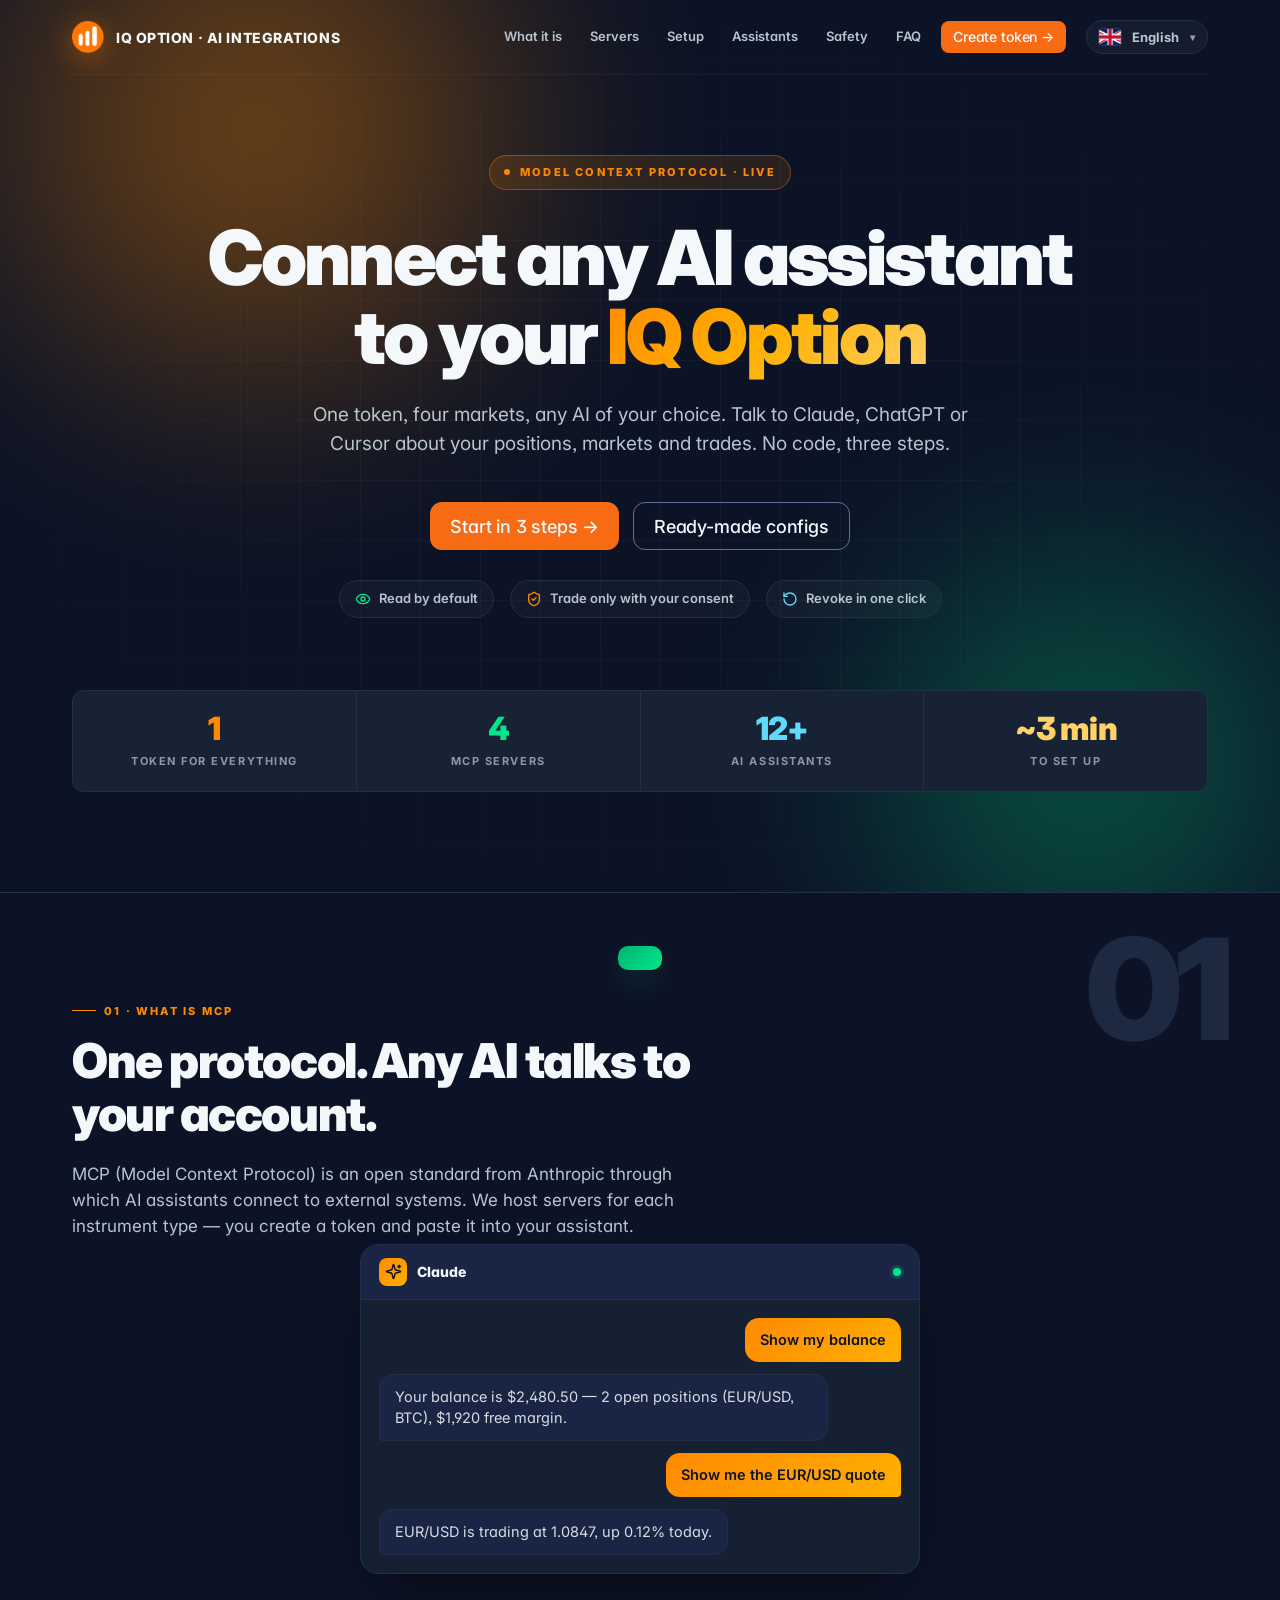
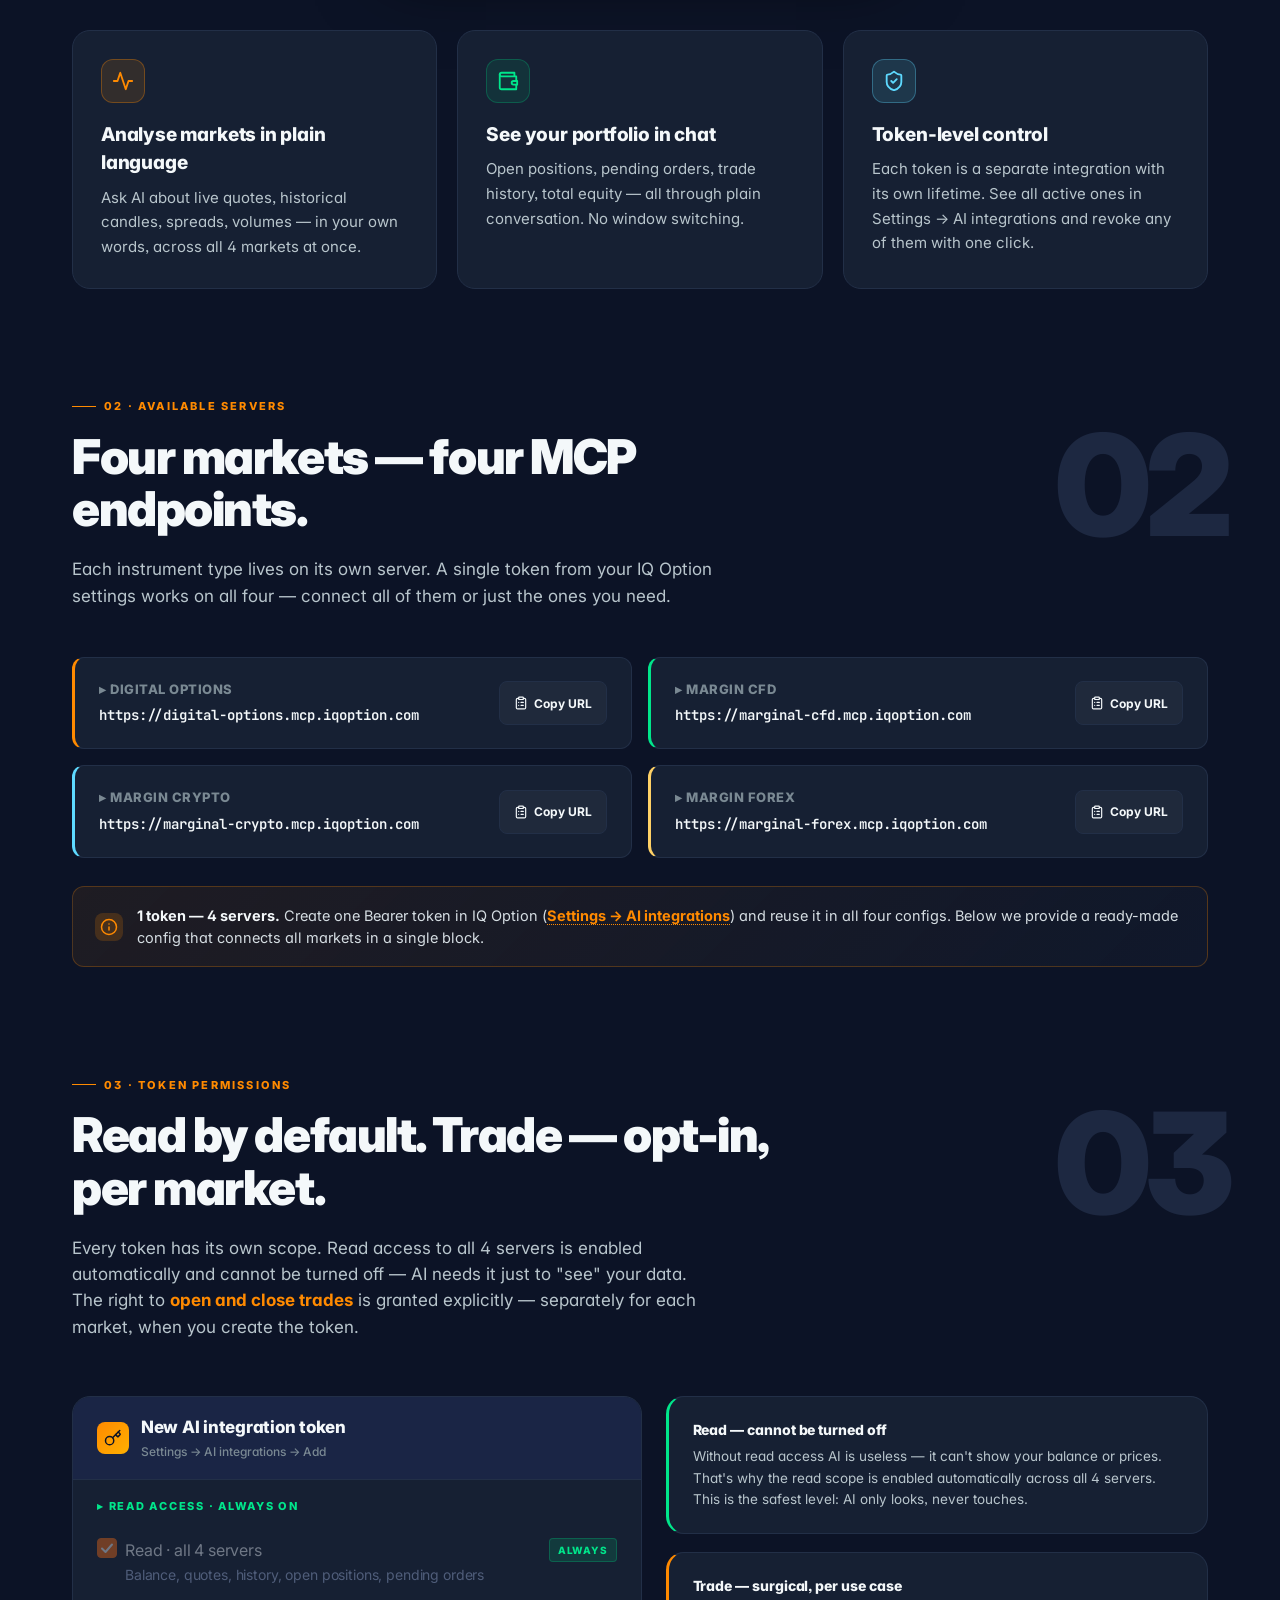
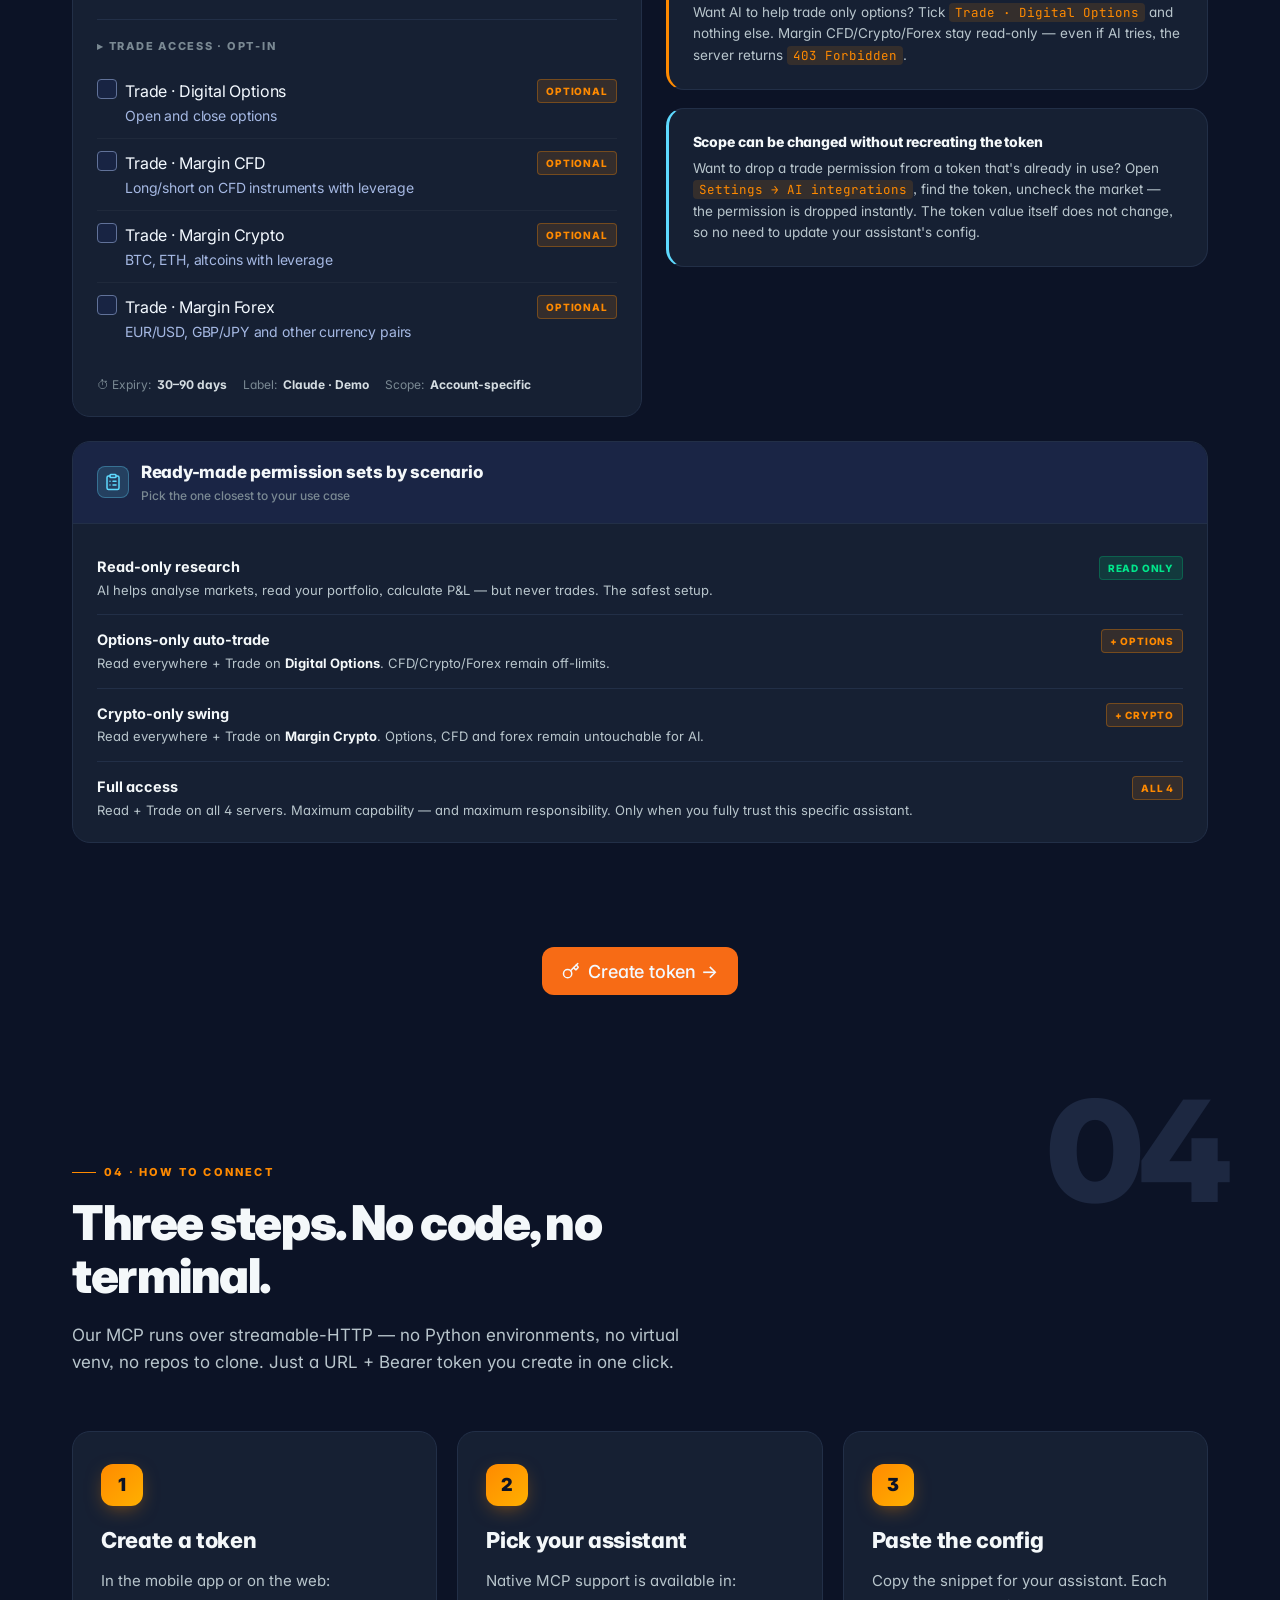
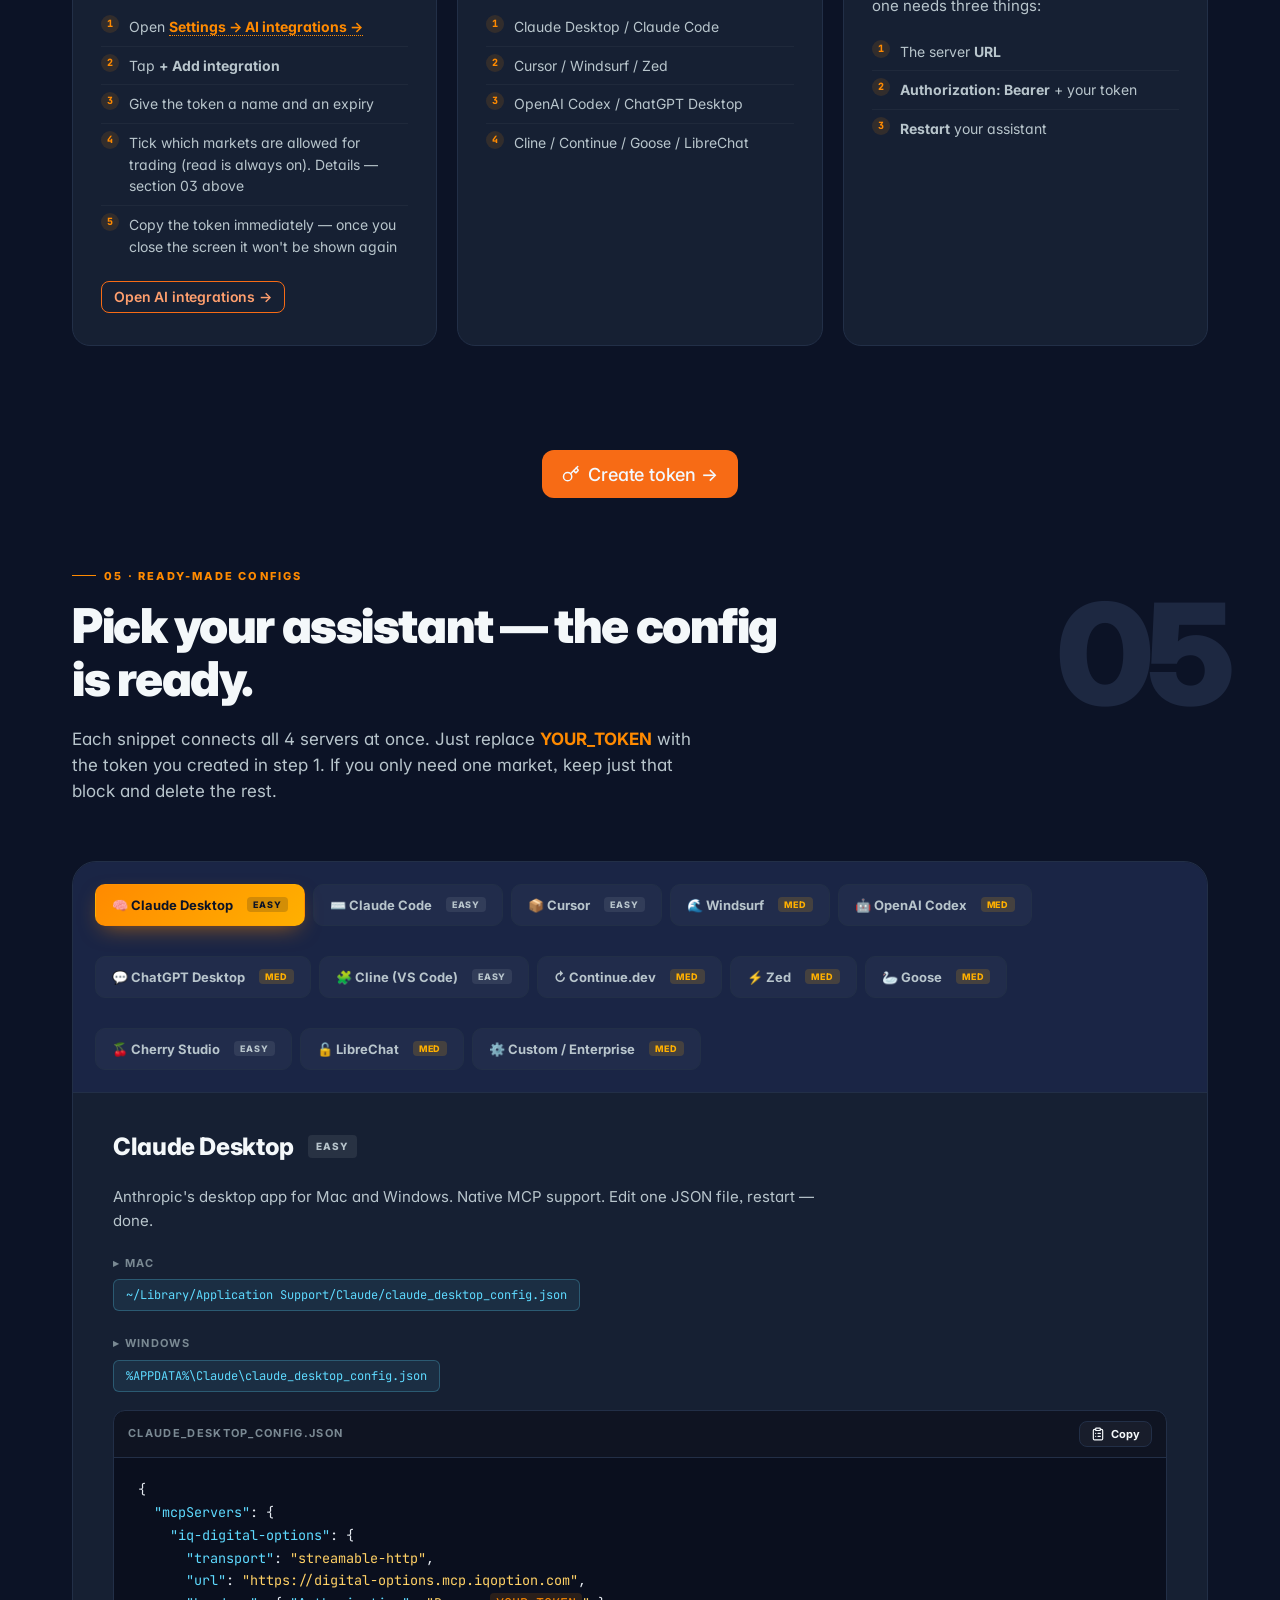
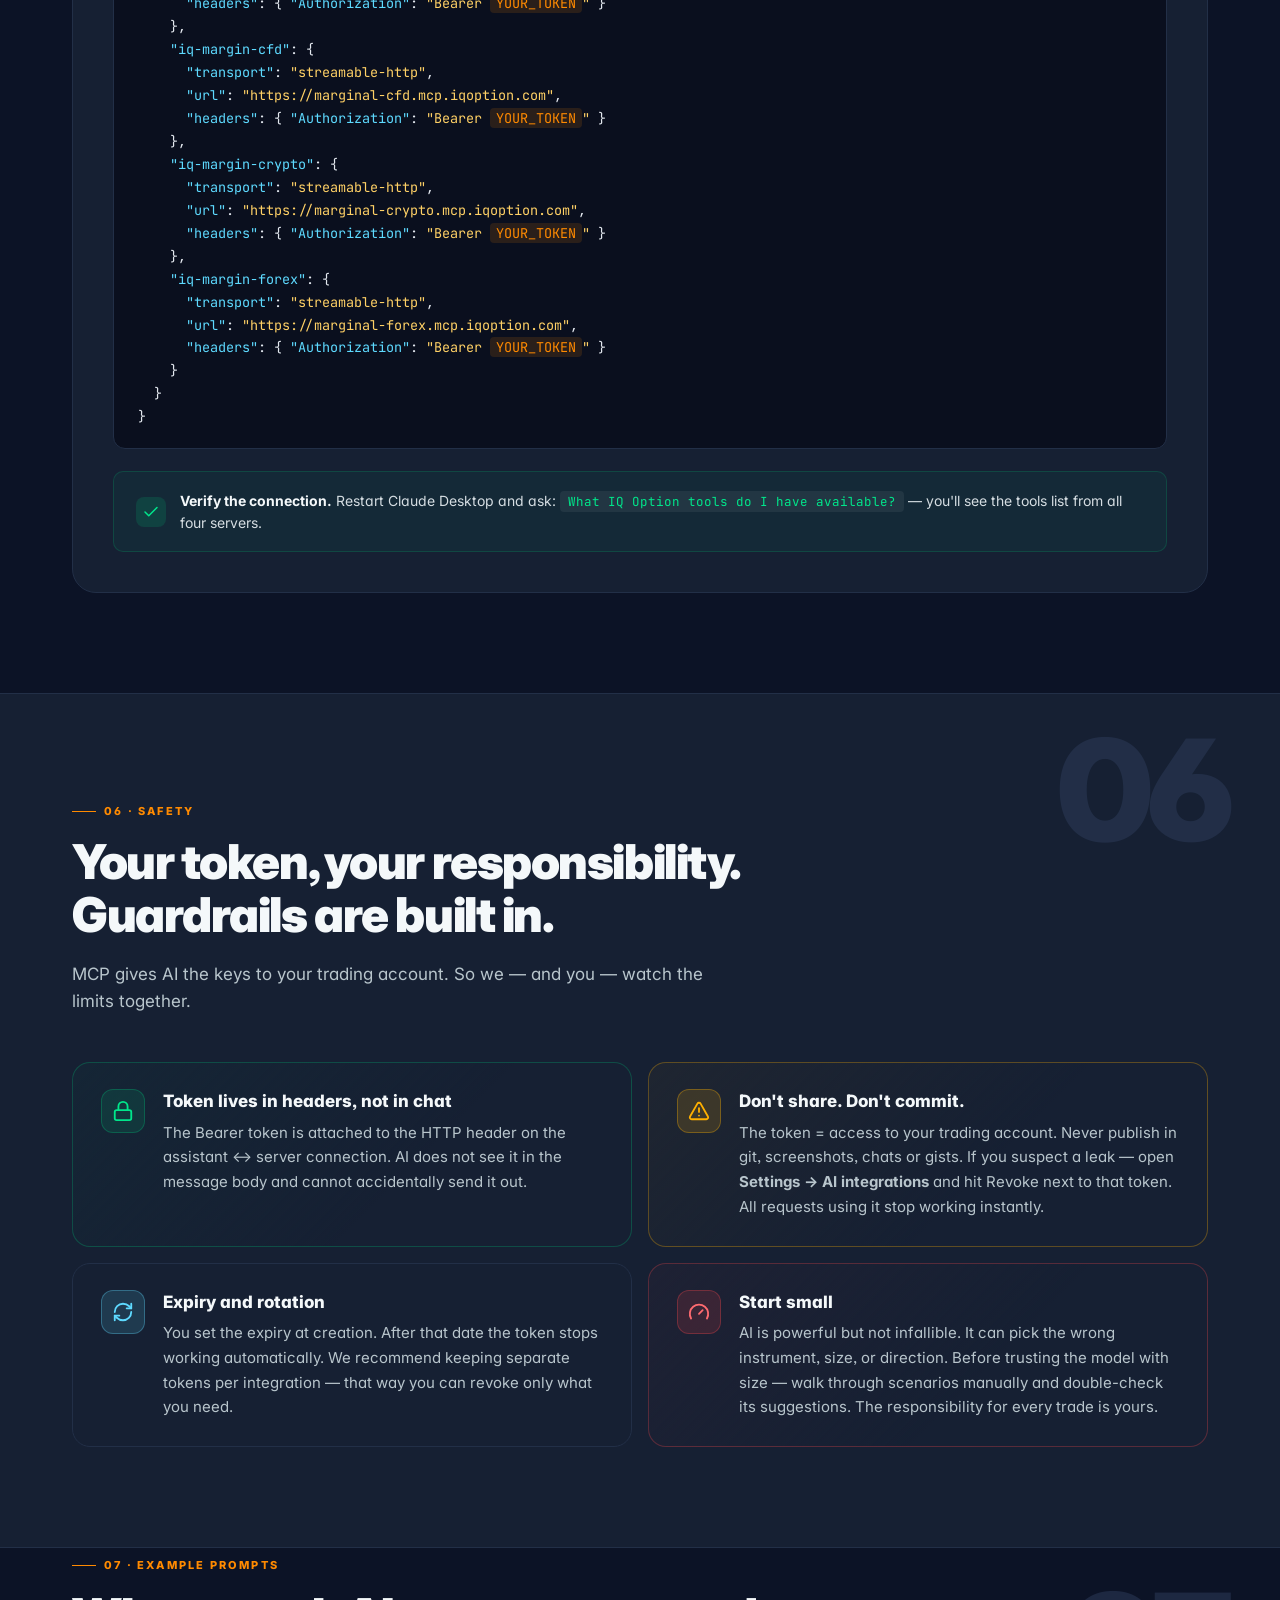
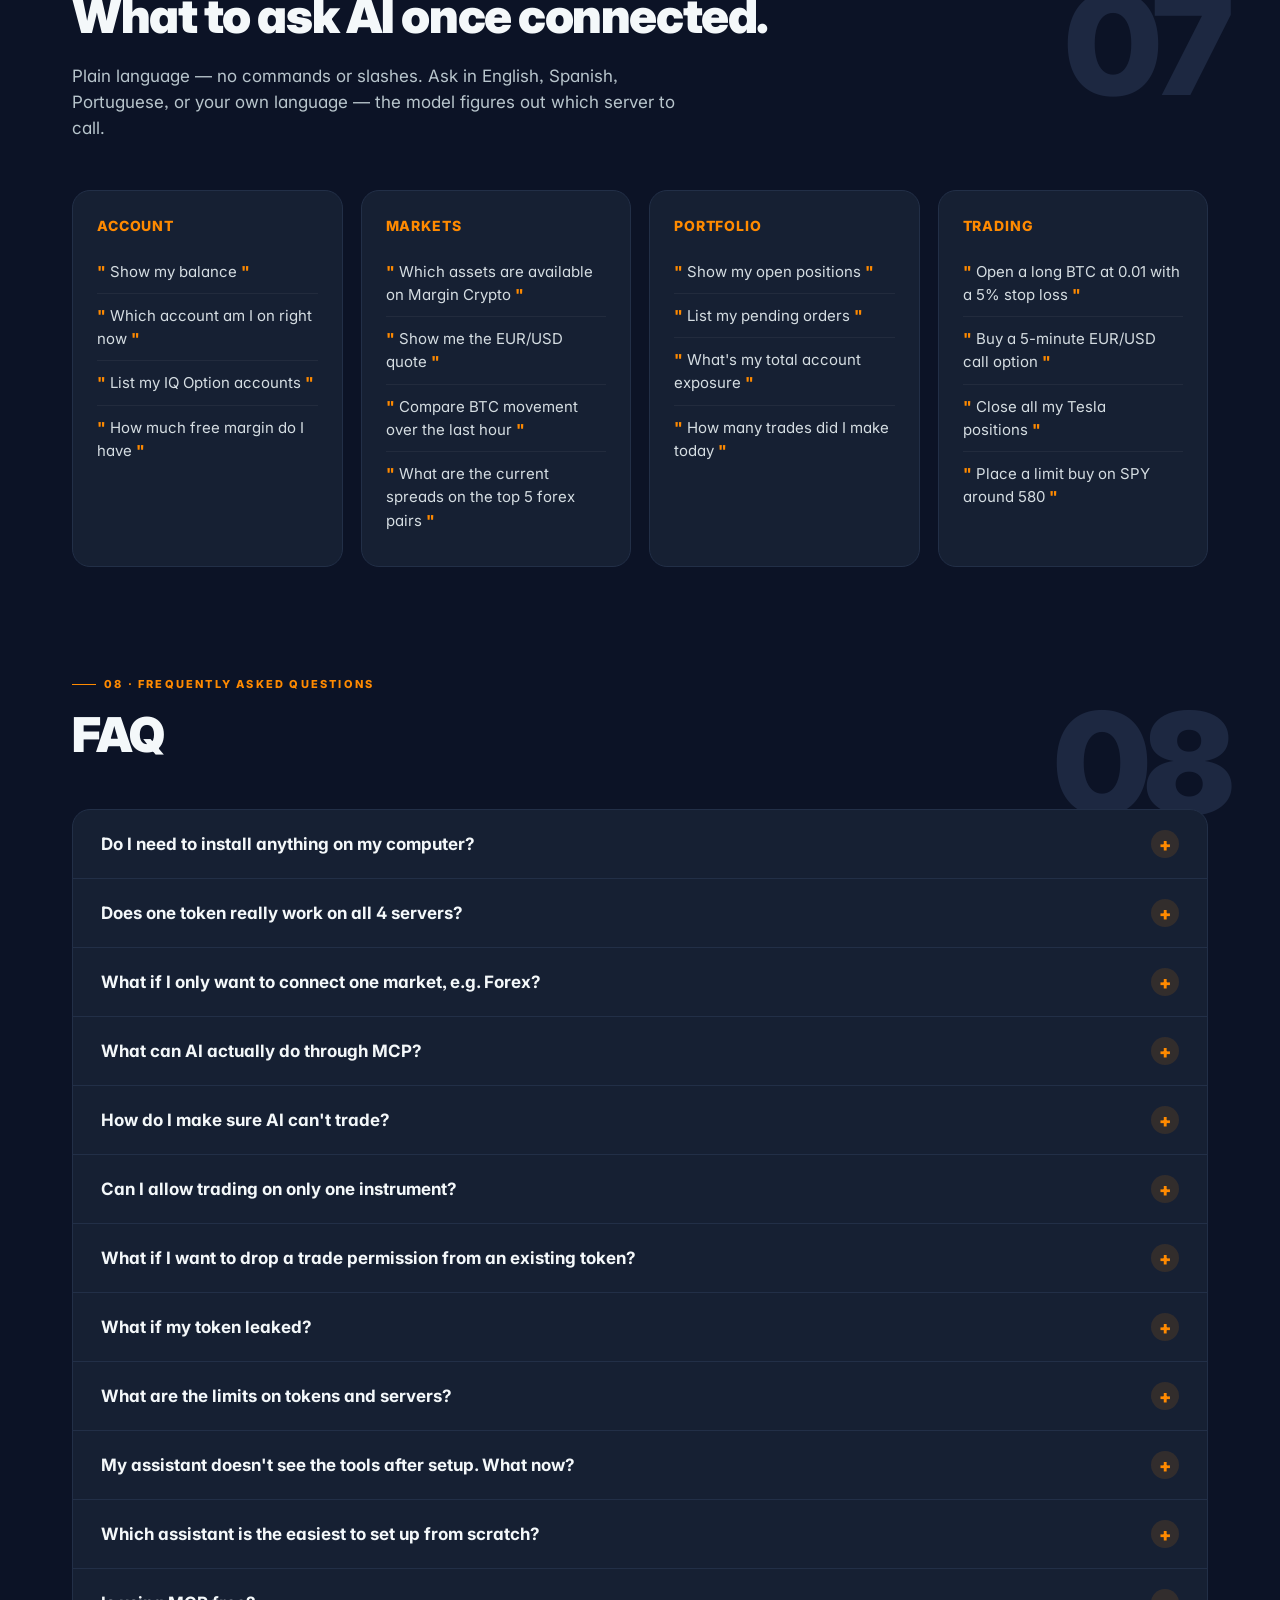
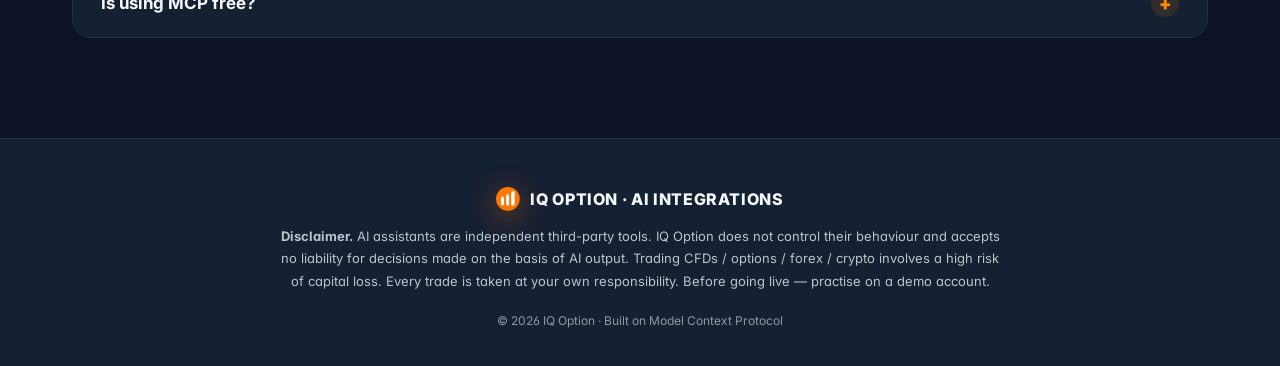
==== commit 4b6f3104: "Design review #2: AI conversation mock (show the product) Add a styled chat frame in section 01 (#wh" ====
--- a/index.html
+++ b/index.html
@@ -286,6 +286,7 @@
 <symbol id="i-eye" viewBox="0 0 24 24"><path d="M2.06 12.35a1 1 0 0 1 0-.7 10.75 10.75 0 0 1 19.88 0 1 1 0 0 1 0 .7 10.75 10.75 0 0 1-19.88 0"></path><circle cx="12" cy="12" r="3"></circle></symbol>
 <symbol id="i-rotate" viewBox="0 0 24 24"><path d="M3 12a9 9 0 1 0 9-9 9.75 9.75 0 0 0-6.74 2.74L3 8"></path><path d="M3 3v5h5"></path></symbol>
 <symbol id="i-menu" viewBox="0 0 24 24"><path d="M4 6h16"></path><path d="M4 12h16"></path><path d="M4 18h16"></path></symbol>
+<symbol id="i-sparkles" viewBox="0 0 24 24"><path d="M9.94 15.5A2 2 0 0 0 8.5 14.06l-6.14-1.58a.5.5 0 0 1 0-.96L8.5 9.94A2 2 0 0 0 9.94 8.5l1.58-6.14a.5.5 0 0 1 .96 0L14.06 8.5A2 2 0 0 0 15.5 9.94l6.14 1.58a.5.5 0 0 1 0 .96L15.5 14.06a2 2 0 0 0-1.44 1.44l-1.58 6.14a.5.5 0 0 1-.96 0z"></path><path d="M20 3v4"></path><path d="M22 5h-4"></path></symbol>
 </svg>
 <main id="main">
 <div class="hero-shell">
@@ -369,6 +370,19 @@
 <p class="section-sub">
       MCP (Model Context Protocol) is an open standard from Anthropic through which AI assistants connect to external systems. We host servers for each instrument type — you create a token and paste it into your assistant.
     </p>
+<div aria-label="Example AI conversation" class="chat-mock reveal">
+<div class="chat-head">
+<span class="chat-avatar"><svg aria-hidden="true" class="ic"><use href="#i-sparkles"></use></svg></span>
+<span class="chat-name">Claude</span>
+<span aria-hidden="true" class="chat-dot"></span>
+</div>
+<div class="chat-body">
+<div class="chat-msg user"><p>Show my balance</p></div>
+<div class="chat-msg ai"><p>Your balance is $2,480.50 — 2 open positions (EUR/USD, BTC), $1,920 free margin.</p></div>
+<div class="chat-msg user"><p>Show me the EUR/USD quote</p></div>
+<div class="chat-msg ai"><p>EUR/USD is trading at 1.0847, up 0.12% today.</p></div>
+</div>
+</div>
 <div class="cap-grid">
 <div class="cap-card reveal">
 <div class="cap-ic orange"><svg aria-hidden="true" class="ic"><use href="#i-activity"></use></svg></div>
--- a/assets/css/styles.css
+++ b/assets/css/styles.css
@@ -1278,3 +1278,67 @@
     .nav-links a { padding: 10px 12px; border-radius: 8px; font-size: 14px; color: var(--text-base); }
     .nav-links a:hover { background: rgba(255,255,255,0.06); color: var(--text-strong); }
   }
+
+  /* ════════════════════════════════════════════════════════════════════
+     AI CONVERSATION MOCK (shows the product)
+     ════════════════════════════════════════════════════════════════════ */
+  .chat-mock {
+    max-width: 560px;
+    margin: 4px auto 52px;
+    background: var(--bg-surface);
+    border: 1px solid var(--border);
+    border-radius: var(--radius-lg);
+    overflow: hidden;
+    box-shadow: 0 28px 64px -28px rgba(0,0,0,0.65);
+  }
+  .chat-head {
+    display: flex;
+    align-items: center;
+    gap: 10px;
+    padding: 13px 18px;
+    background: var(--bg-elevated);
+    border-bottom: 1px solid var(--border);
+  }
+  .chat-avatar {
+    width: 28px; height: 28px;
+    display: grid; place-items: center;
+    border-radius: 8px;
+    background: linear-gradient(135deg, #FF8A00 0%, #FFB000 100%);
+    color: #0C1326;
+  }
+  .chat-avatar .ic { width: 17px; height: 17px; }
+  .chat-name { font-weight: 800; font-size: 14px; color: var(--text-strong); }
+  .chat-dot {
+    width: 8px; height: 8px;
+    margin-left: auto;
+    border-radius: 50%;
+    background: var(--success-bright);
+    box-shadow: 0 0 0 3px rgba(0,230,139,0.16);
+  }
+  .chat-body { display: flex; flex-direction: column; gap: 12px; padding: 18px; }
+  .chat-msg { max-width: 86%; }
+  .chat-msg p {
+    margin: 0;
+    padding: 11px 15px;
+    font-size: 14.5px;
+    line-height: 1.5;
+    border-radius: 14px;
+  }
+  .chat-msg.user { align-self: flex-end; }
+  .chat-msg.user p {
+    background: linear-gradient(135deg, #FF8A00 0%, #FFB000 100%);
+    color: #0C1326;
+    font-weight: 600;
+    border-bottom-right-radius: 4px;
+  }
+  .chat-msg.ai { align-self: flex-start; }
+  .chat-msg.ai p {
+    background: var(--bg-elevated);
+    color: var(--text-base);
+    border: 1px solid var(--border);
+    border-bottom-left-radius: 4px;
+  }
+  /* RTL: flip the tail corners */
+  [dir="rtl"] .chat-msg.user p { border-bottom-right-radius: 14px; border-bottom-left-radius: 4px; }
+  [dir="rtl"] .chat-msg.ai p { border-bottom-left-radius: 14px; border-bottom-right-radius: 4px; }
+  [dir="rtl"] .chat-dot { margin-left: 0; margin-right: auto; }
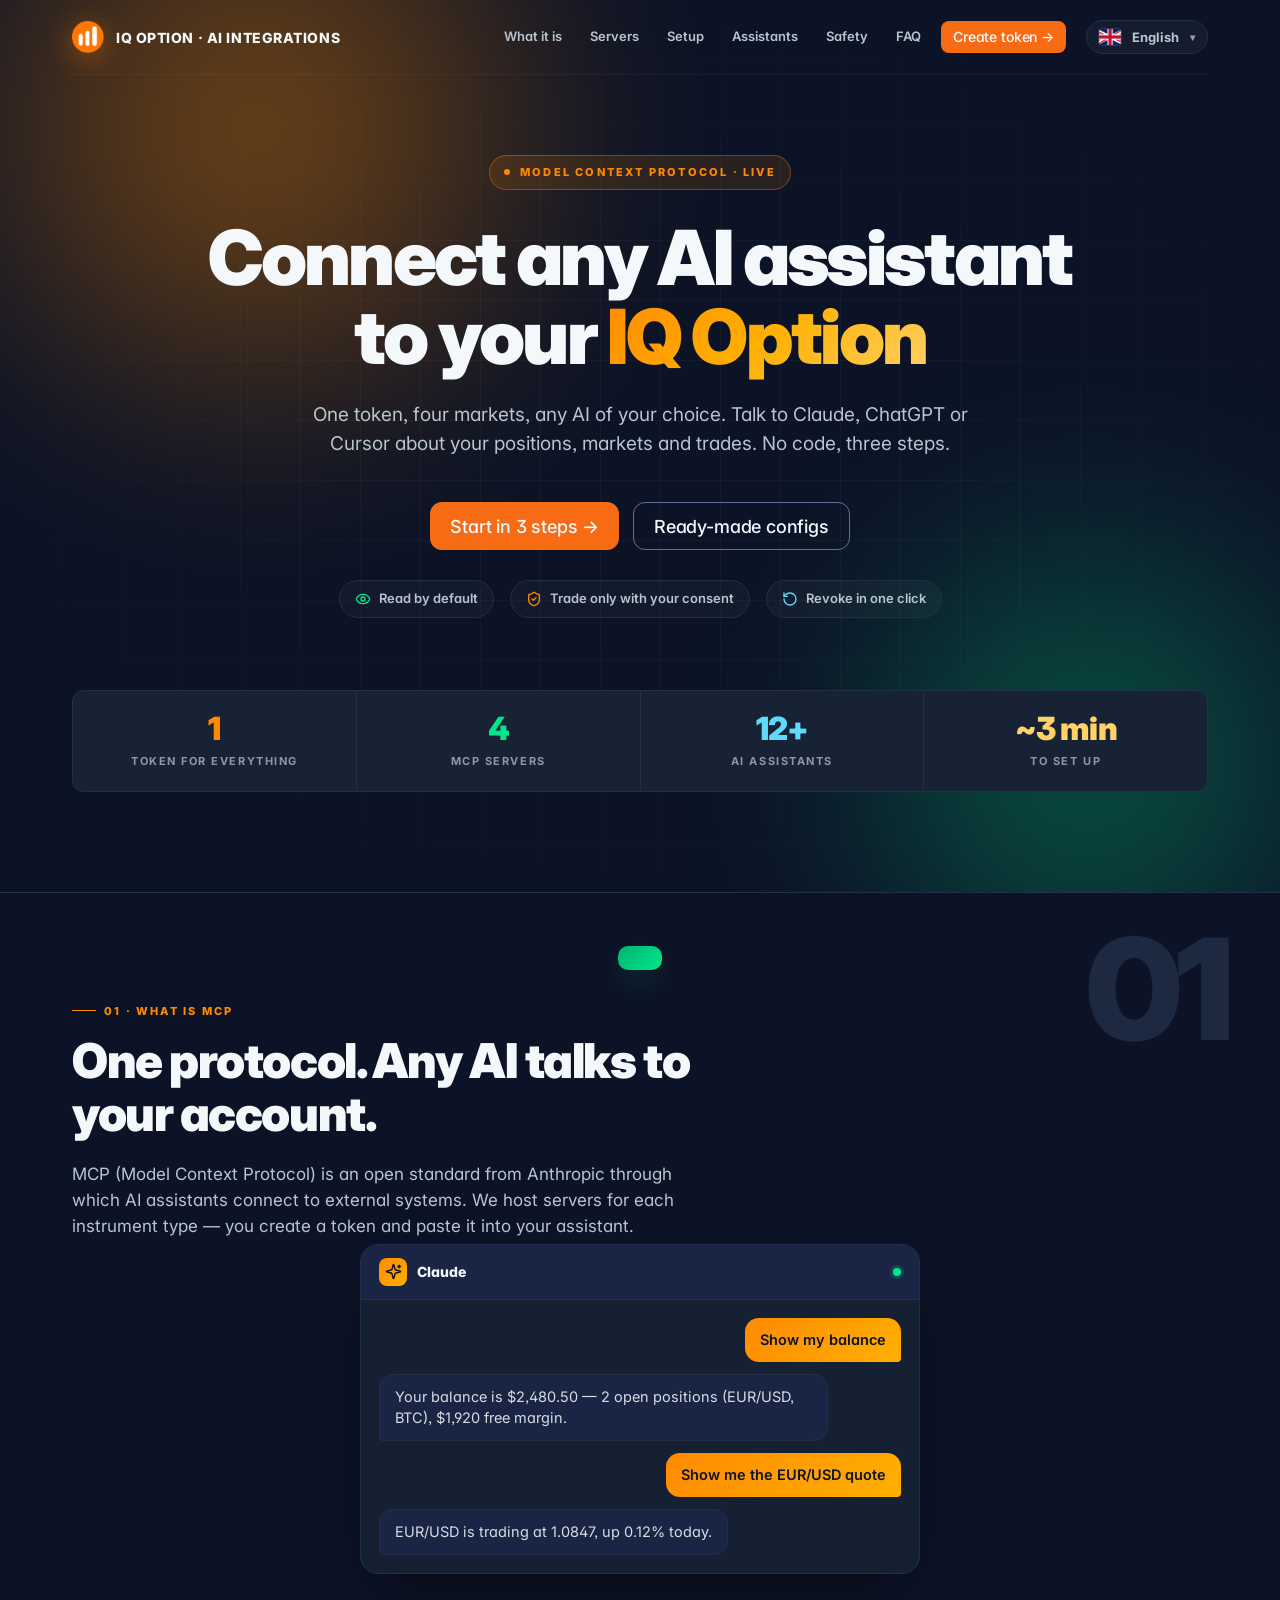
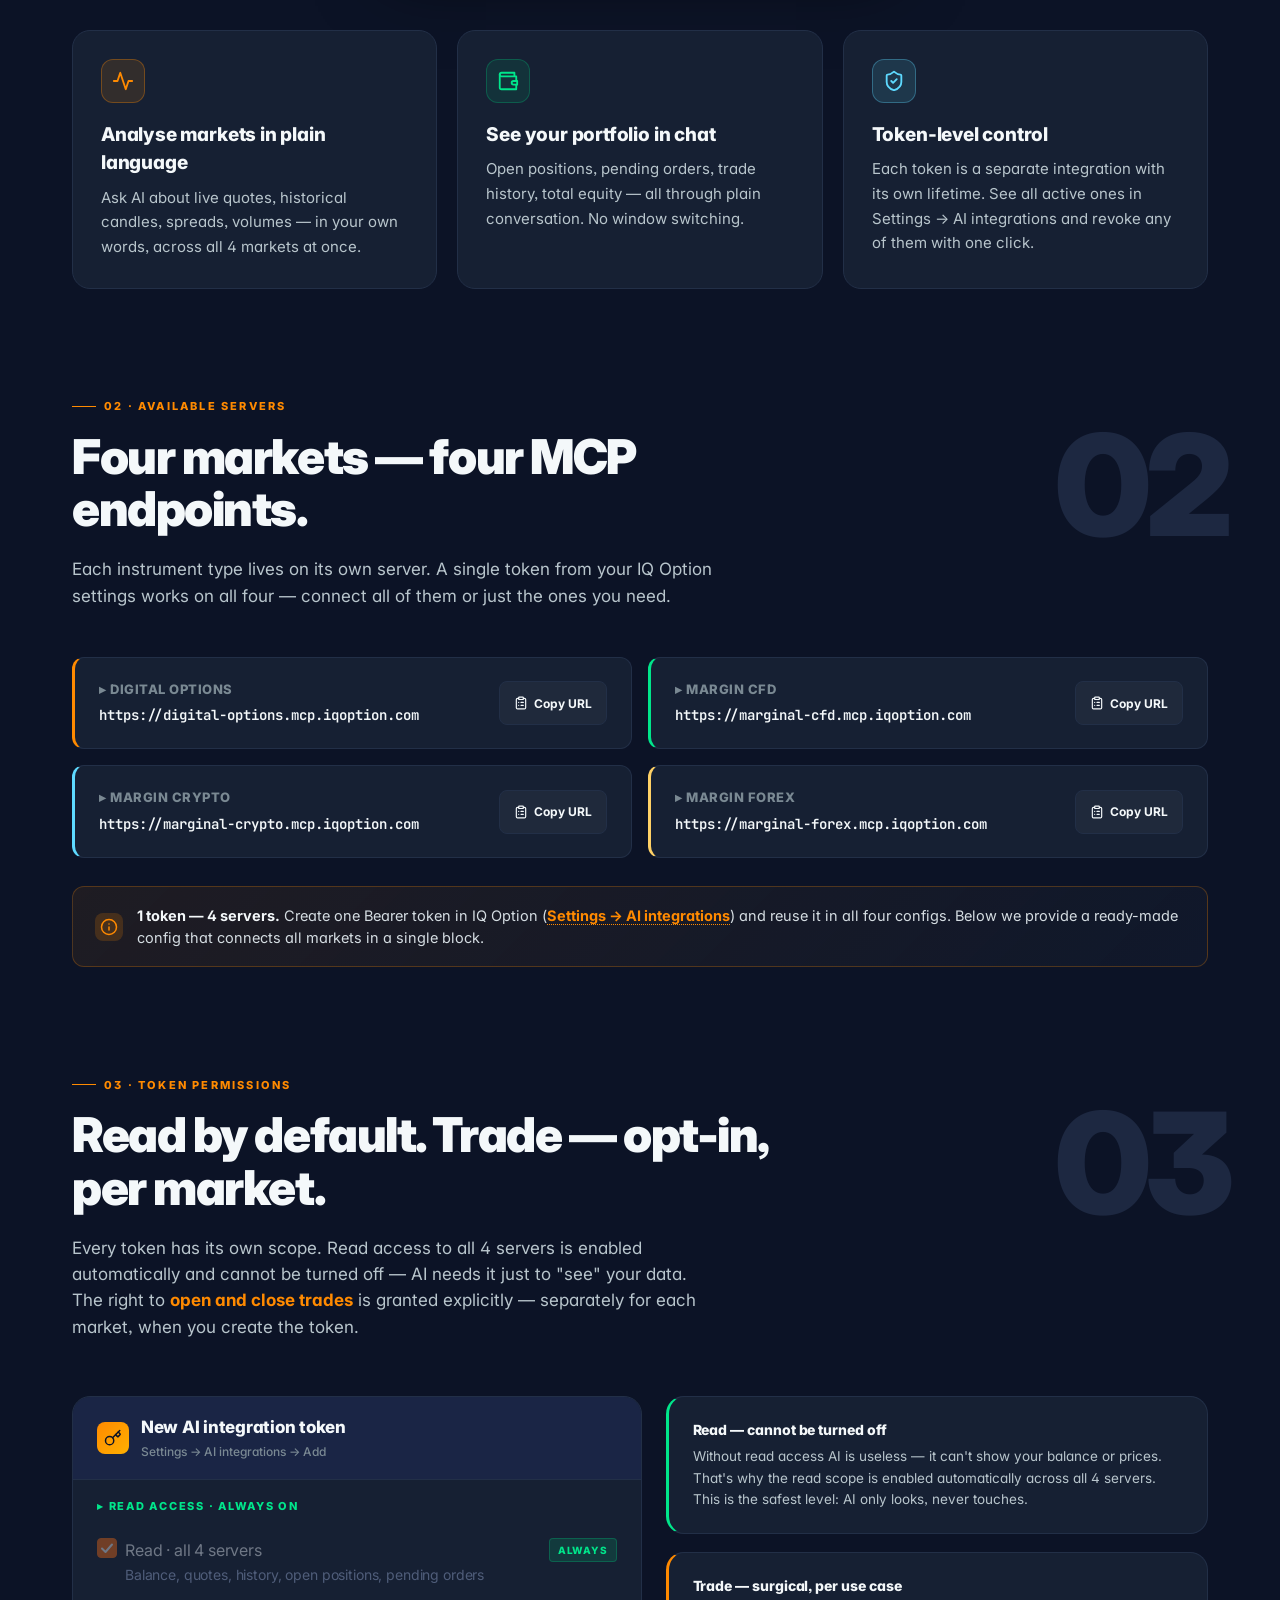
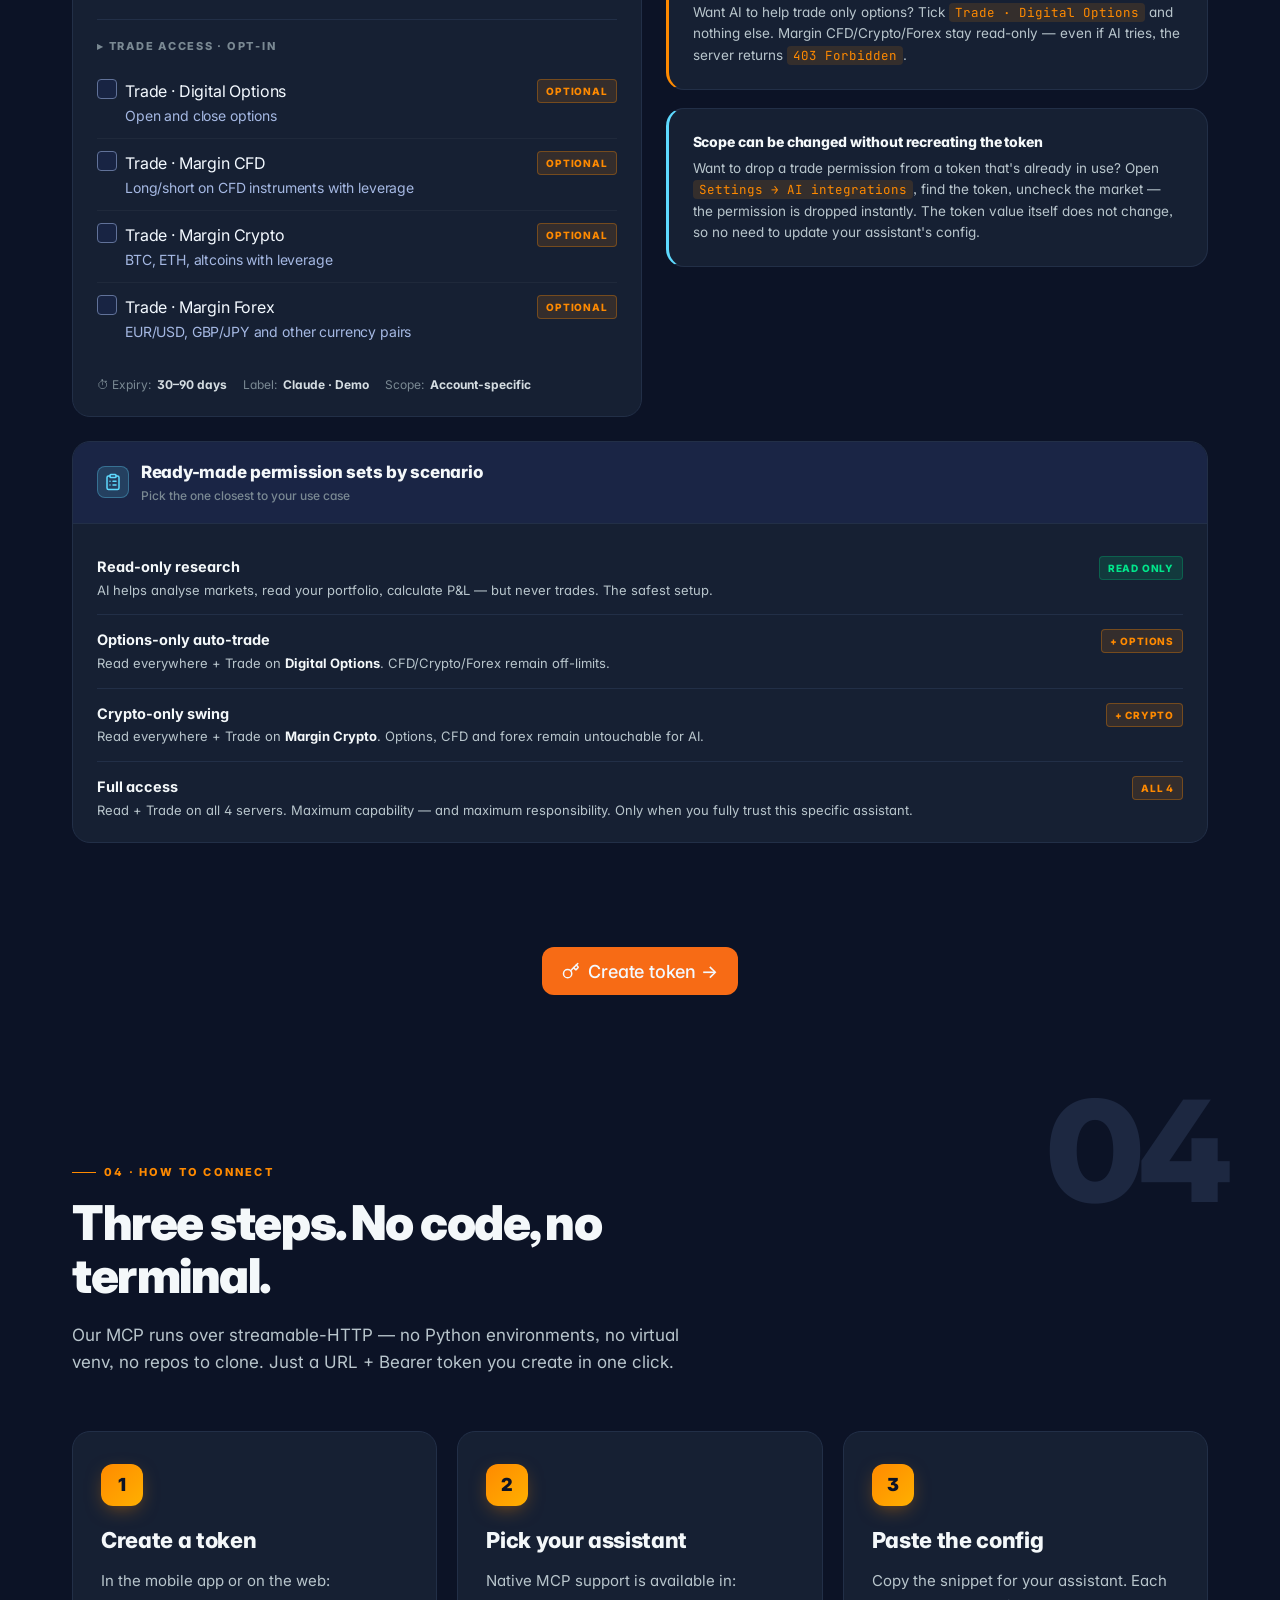
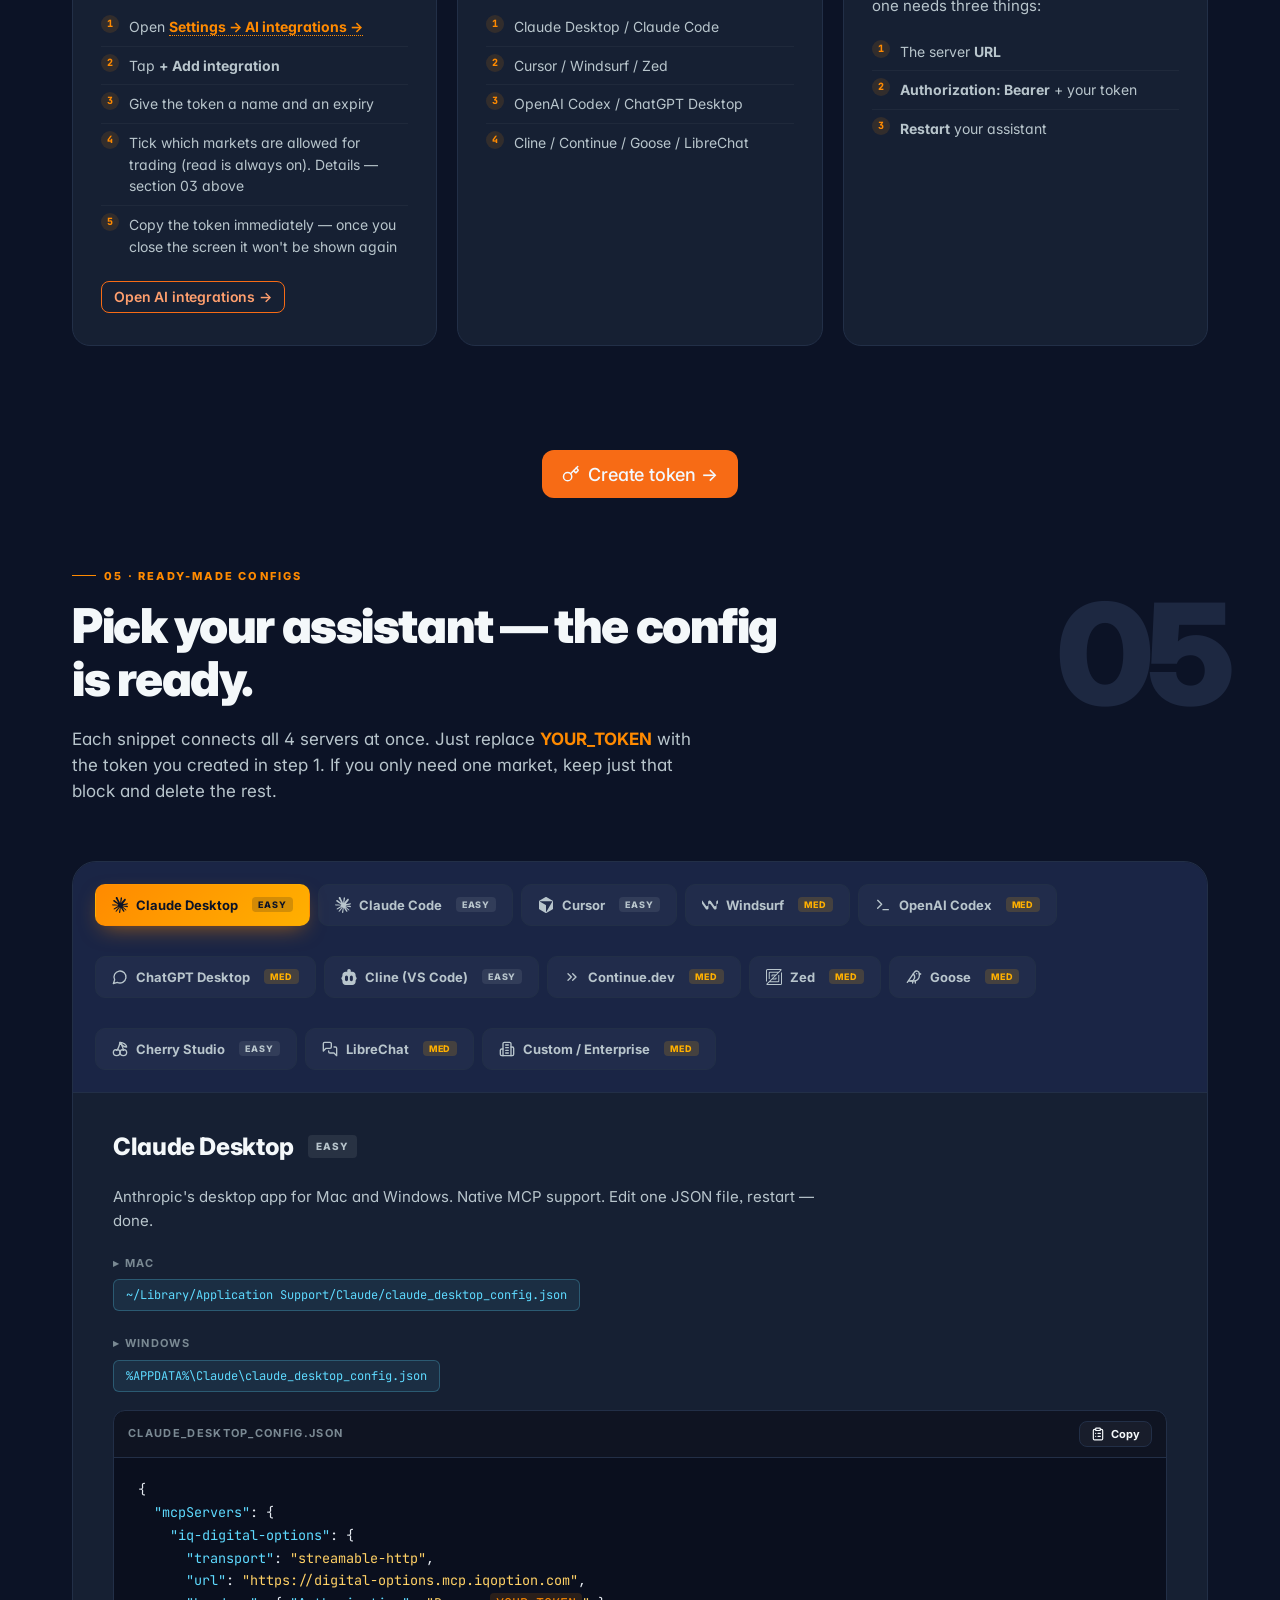
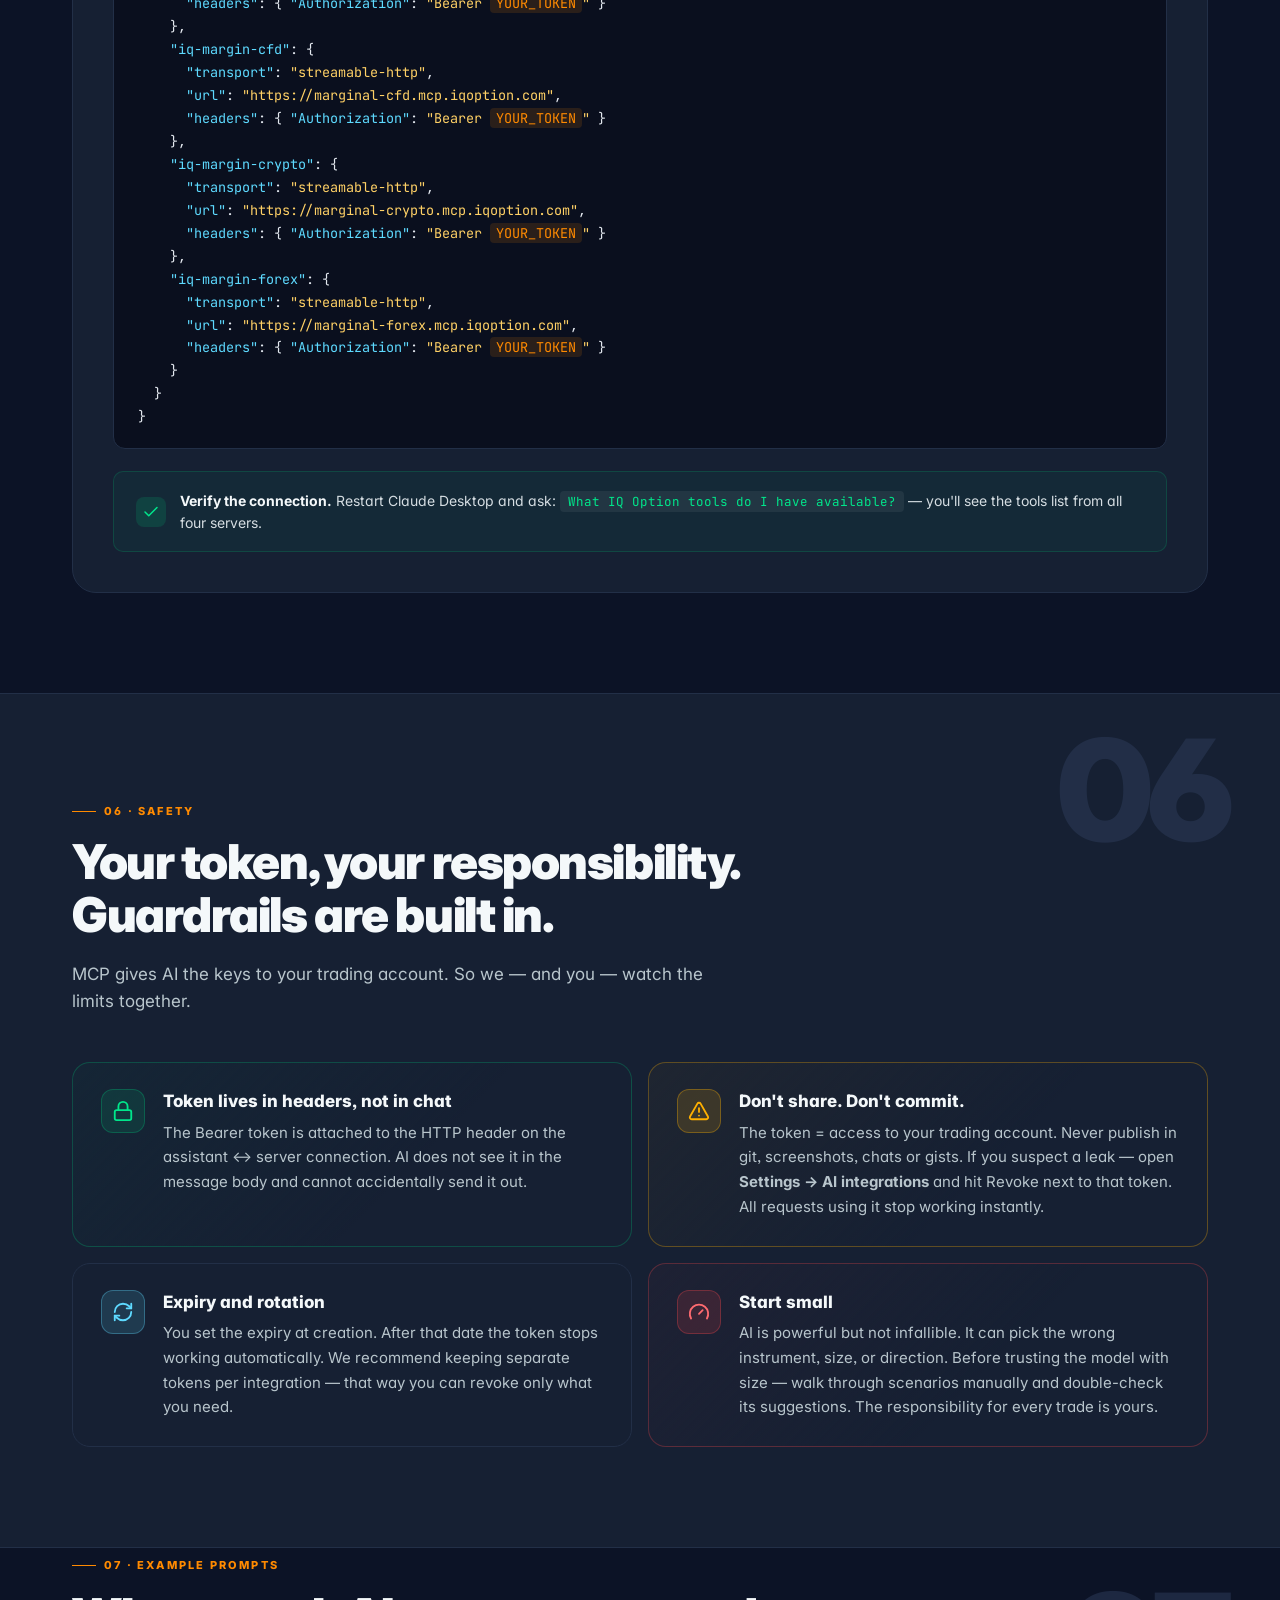
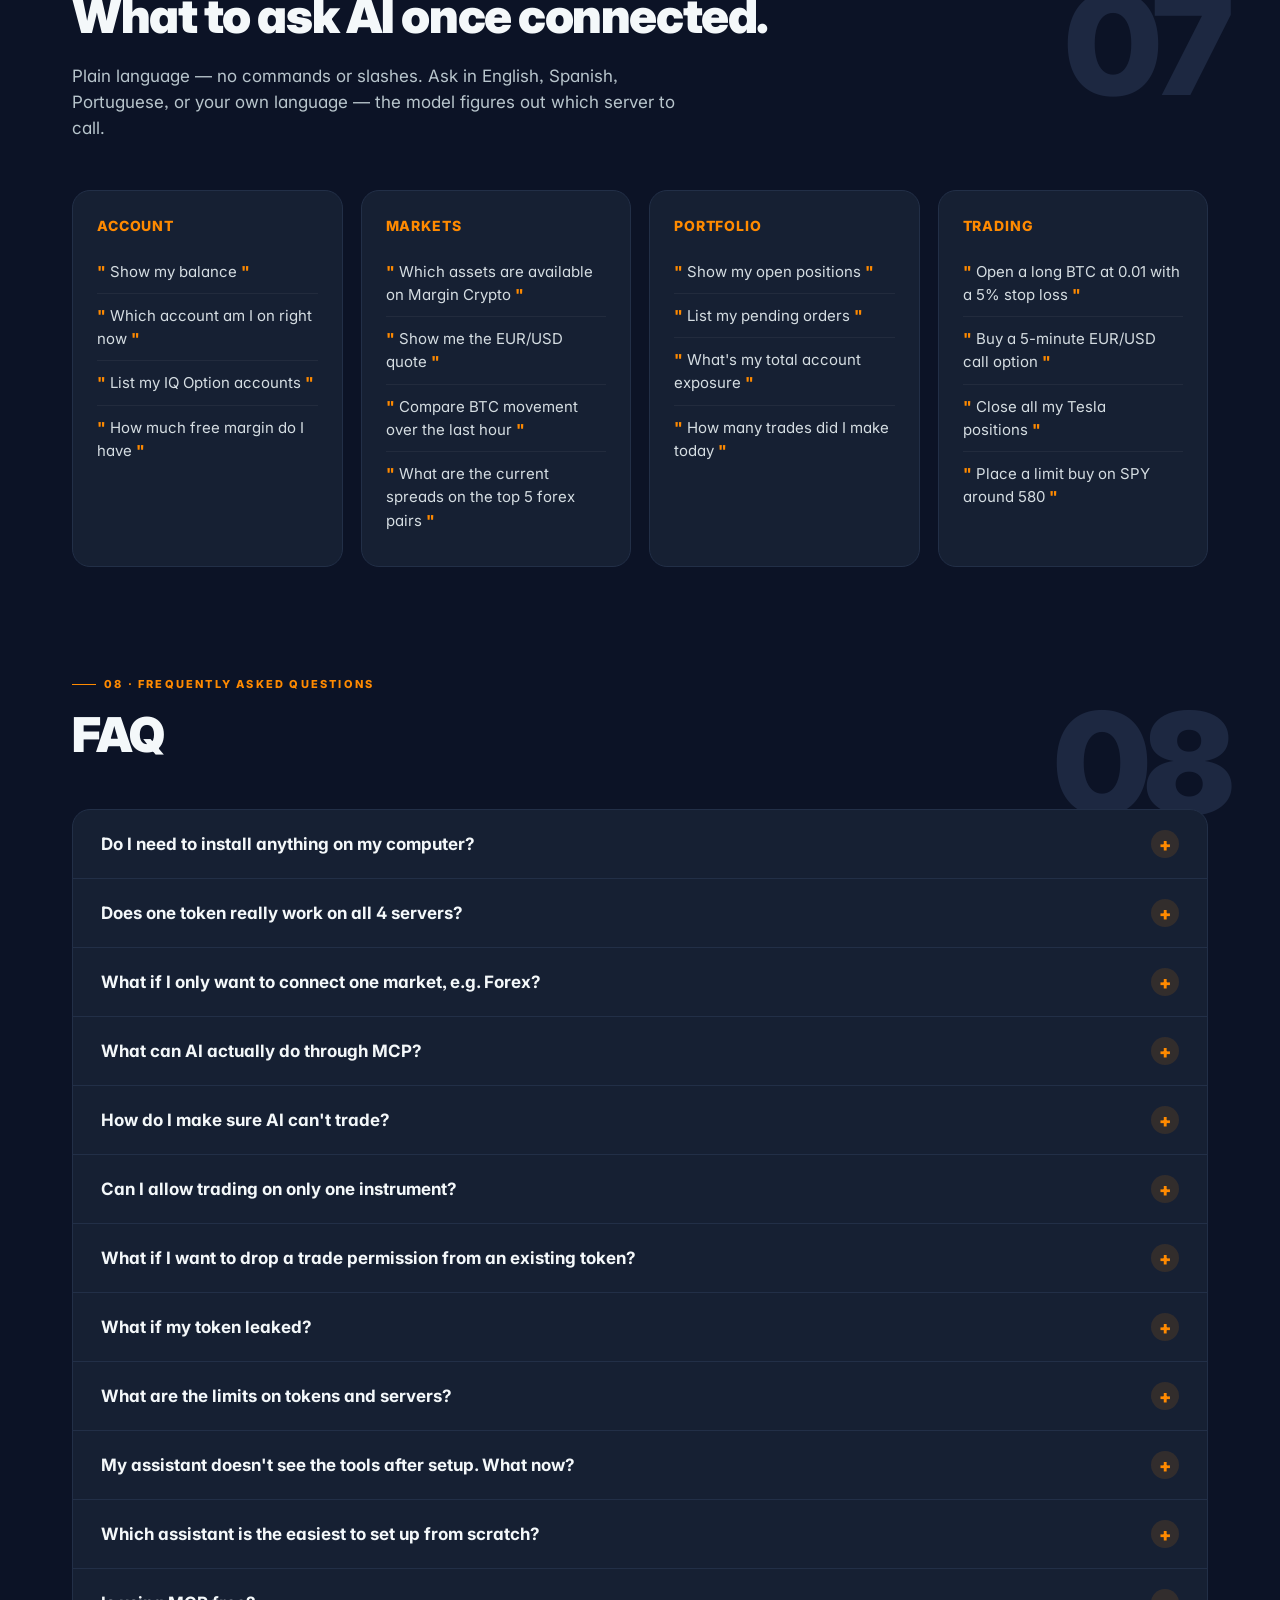
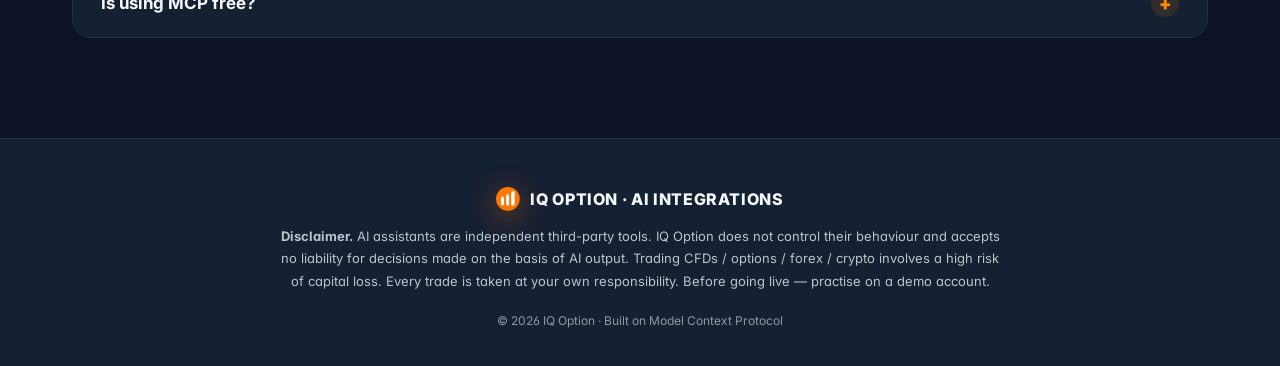
==== commit f39bdd16: "Design review #1 complete: assistant-tab logos (no emoji anywhere) Replace the 13 assistant-tab emoj" ====
--- a/index.html
+++ b/index.html
@@ -287,6 +287,18 @@
 <symbol id="i-rotate" viewBox="0 0 24 24"><path d="M3 12a9 9 0 1 0 9-9 9.75 9.75 0 0 0-6.74 2.74L3 8"></path><path d="M3 3v5h5"></path></symbol>
 <symbol id="i-menu" viewBox="0 0 24 24"><path d="M4 6h16"></path><path d="M4 12h16"></path><path d="M4 18h16"></path></symbol>
 <symbol id="i-sparkles" viewBox="0 0 24 24"><path d="M9.94 15.5A2 2 0 0 0 8.5 14.06l-6.14-1.58a.5.5 0 0 1 0-.96L8.5 9.94A2 2 0 0 0 9.94 8.5l1.58-6.14a.5.5 0 0 1 .96 0L14.06 8.5A2 2 0 0 0 15.5 9.94l6.14 1.58a.5.5 0 0 1 0 .96L15.5 14.06a2 2 0 0 0-1.44 1.44l-1.58 6.14a.5.5 0 0 1-.96 0z"></path><path d="M20 3v4"></path><path d="M22 5h-4"></path></symbol>
+<symbol id="i-brand-claude" viewBox="0 0 24 24"><path d="m4.7144 15.9555 4.7174-2.6471.079-.2307-.079-.1275h-.2307l-.7893-.0486-2.6956-.0729-2.3375-.0971-2.2646-.1214-.5707-.1215-.5343-.7042.0546-.3522.4797-.3218.686.0608 1.5179.1032 2.2767.1578 1.6514.0972 2.4468.255h.3886l.0546-.1579-.1336-.0971-.1032-.0972L6.973 9.8356l-2.55-1.6879-1.3356-.9714-.7225-.4918-.3643-.4614-.1578-1.0078.6557-.7225.8803.0607.2246.0607.8925.686 1.9064 1.4754 2.4893 1.8336.3643.3035.1457-.1032.0182-.0728-.164-.2733-1.3539-2.4467-1.445-2.4893-.6435-1.032-.17-.6194c-.0607-.255-.1032-.4674-.1032-.7285L6.287.1335 6.6997 0l.9957.1336.419.3642.6192 1.4147 1.0018 2.2282 1.5543 3.0296.4553.8985.2429.8318.091.255h.1579v-.1457l.1275-1.706.2368-2.0947.2307-2.6957.0789-.7589.3764-.9107.7468-.4918.5828.2793.4797.686-.0668.4433-.2853 1.8517-.5586 2.9021-.3643 1.9429h.2125l.2429-.2429.9835-1.3053 1.6514-2.0643.7286-.8196.85-.9046.5464-.4311h1.0321l.759 1.1293-.34 1.1657-1.0625 1.3478-.8804 1.1414-1.2628 1.7-.7893 1.36.0729.1093.1882-.0183 2.8535-.607 1.5421-.2794 1.8396-.3157.8318.3886.091.3946-.3278.8075-1.967.4857-2.3072.4614-3.4364.8136-.0425.0304.0486.0607 1.5482.1457.6618.0364h1.621l3.0175.2247.7892.522.4736.6376-.079.4857-1.2142.6193-1.6393-.3886-3.825-.9107-1.3113-.3279h-.1822v.1093l1.0929 1.0686 2.0035 1.8092 2.5075 2.3314.1275.5768-.3218.4554-.34-.0486-2.2039-1.6575-.85-.7468-1.9246-1.621h-.1275v.17l.4432.6496 2.3436 3.5214.1214 1.0807-.17.3521-.6071.2125-.6679-.1214-1.3721-1.9246L14.38 17.959l-1.1414-1.9428-.1397.079-.674 7.2552-.3156.3703-.7286.2793-.6071-.4614-.3218-.7468.3218-1.4753.3886-1.9246.3157-1.53.2853-1.9004.17-.6314-.0121-.0425-.1397.0182-1.4328 1.9672-2.1796 2.9446-1.7243 1.8456-.4128.164-.7164-.3704.0667-.6618.4008-.5889 2.386-3.0357 1.4389-1.882.929-1.0868-.0062-.1579h-.0546l-6.3385 4.1164-1.1293.1457-.4857-.4554.0608-.7467.2307-.2429 1.9064-1.3114Z"></path></symbol>
+<symbol id="i-brand-cursor" viewBox="0 0 24 24"><path d="M11.503.131 1.891 5.678a.84.84 0 0 0-.42.726v11.188c0 .3.162.575.42.724l9.609 5.55a1 1 0 0 0 .998 0l9.61-5.55a.84.84 0 0 0 .42-.724V6.404a.84.84 0 0 0-.42-.726L12.497.131a1.01 1.01 0 0 0-.996 0M2.657 6.338h18.55c.263 0 .43.287.297.515L12.23 22.918c-.062.107-.229.064-.229-.06V12.335a.59.59 0 0 0-.295-.51l-9.11-5.257c-.109-.063-.064-.23.061-.23"></path></symbol>
+<symbol id="i-brand-windsurf" viewBox="0 0 24 24"><path d="M23.55 5.067c-1.2038-.002-2.1806.973-2.1806 2.1765v4.8676c0 .972-.8035 1.7594-1.7597 1.7594-.568 0-1.1352-.286-1.4718-.7659l-4.9713-7.1003c-.4125-.5896-1.0837-.941-1.8103-.941-1.1334 0-2.1533.9635-2.1533 2.153v4.8957c0 .972-.7969 1.7594-1.7596 1.7594-.57 0-1.1363-.286-1.4728-.7658L.4076 5.1598C.2822 4.9798 0 5.0688 0 5.2882v4.2452c0 .2147.0656.4228.1884.599l5.4748 7.8183c.3234.462.8006.8052 1.3509.9298 1.3771.313 2.6446-.747 2.6446-2.0977v-4.893c0-.972.7875-1.7593 1.7596-1.7593h.003a1.798 1.798 0 0 1 1.4718.7658l4.9723 7.0994c.4135.5905 1.05.941 1.8093.941 1.1587 0 2.1515-.9645 2.1515-2.153v-4.8948c0-.972.7875-1.7594 1.7596-1.7594h.194a.22.22 0 0 0 .2204-.2202v-4.622a.22.22 0 0 0-.2203-.2203Z"></path></symbol>
+<symbol id="i-brand-zed" viewBox="0 0 24 24"><path d="M2.25 1.5a.75.75 0 0 0-.75.75v16.5H0V2.25A2.25 2.25 0 0 1 2.25 0h20.095c1.002 0 1.504 1.212.795 1.92L10.764 14.298h3.486V12.75h1.5v1.922a1.125 1.125 0 0 1-1.125 1.125H9.264l-2.578 2.578h11.689V9h1.5v9.375a1.5 1.5 0 0 1-1.5 1.5H5.185L2.562 22.5H21.75a.75.75 0 0 0 .75-.75V5.25H24v16.5A2.25 2.25 0 0 1 21.75 24H1.655C.653 24 .151 22.788.86 22.08L13.19 9.75H9.75v1.5h-1.5V9.375A1.125 1.125 0 0 1 9.375 8.25h5.314l2.625-2.625H5.625V15h-1.5V5.625a1.5 1.5 0 0 1 1.5-1.5h13.19L21.438 1.5z"></path></symbol>
+<symbol id="i-brand-cline" viewBox="0 0 24 24"><path d="m23.365 13.556-1.442-2.895V8.994c0-2.764-2.218-5.002-4.954-5.002h-2.464c.178-.367.276-.779.276-1.213A2.77 2.77 0 0 0 12.018 0a2.77 2.77 0 0 0-2.763 2.779c0 .434.098.846.276 1.213H7.067c-2.736 0-4.954 2.238-4.954 5.002v1.667L.64 13.549c-.149.29-.149.636 0 .927l1.472 2.855v1.667C2.113 21.762 4.33 24 7.067 24h9.902c2.736 0 4.954-2.238 4.954-5.002V17.33l1.44-2.865c.143-.286.143-.622.002-.91m-12.854 2.36a2.27 2.27 0 0 1-2.261 2.273 2.27 2.27 0 0 1-2.261-2.273v-4.042A2.27 2.27 0 0 1 8.249 9.6a2.267 2.267 0 0 1 2.262 2.274zm7.285 0a2.27 2.27 0 0 1-2.26 2.273 2.27 2.27 0 0 1-2.262-2.273v-4.042A2.267 2.267 0 0 1 15.535 9.6a2.267 2.267 0 0 1 2.261 2.274z"></path></symbol>
+<symbol id="i-terminal" viewBox="0 0 24 24"><path d="M12 19h8"></path><path d="m4 17 6-6-6-6"></path></symbol>
+<symbol id="i-message" viewBox="0 0 24 24"><path d="M7.9 20A9 9 0 1 0 4 16.1L2 22Z"></path></symbol>
+<symbol id="i-chevrons-right" viewBox="0 0 24 24"><path d="m6 17 5-5-5-5"></path><path d="m13 17 5-5-5-5"></path></symbol>
+<symbol id="i-bird" viewBox="0 0 24 24"><path d="M16 7h.01"></path><path d="M3.4 18H12a8 8 0 0 0 8-8V7a4 4 0 0 0-7.28-2.3L2 20"></path><path d="m20 7 2 .5-2 .5"></path><path d="M10 18v3"></path><path d="M14 17.75V21"></path><path d="M7 18a6 6 0 0 0 3.84-10.61"></path></symbol>
+<symbol id="i-cherry" viewBox="0 0 24 24"><path d="M2 17a5 5 0 0 0 10 0c0-2.76-2.5-5-5-3-2.5-2-5 .24-5 3Z"></path><path d="M12 17a5 5 0 0 0 10 0c0-2.76-2.5-5-5-3-2.5-2-5 .24-5 3Z"></path><path d="M7 14c3.22-2.91 4.29-8.75 5-12 1.66 2.38 4.94 9 5 12"></path><path d="M22 9c-4.29 0-7.14-2.33-10-7 5.71 0 10 4.67 10 7Z"></path></symbol>
+<symbol id="i-messages" viewBox="0 0 24 24"><path d="M14 9a2 2 0 0 1-2 2H6l-4 4V4a2 2 0 0 1 2-2h8a2 2 0 0 1 2 2z"></path><path d="M18 9h2a2 2 0 0 1 2 2v11l-4-4h-6a2 2 0 0 1-2-2v-1"></path></symbol>
+<symbol id="i-building" viewBox="0 0 24 24"><path d="M6 22V4a2 2 0 0 1 2-2h8a2 2 0 0 1 2 2v18Z"></path><path d="M6 12H4a2 2 0 0 0-2 2v6a2 2 0 0 0 2 2h2"></path><path d="M18 9h2a2 2 0 0 1 2 2v9a2 2 0 0 1-2 2h-2"></path><path d="M10 6h4"></path><path d="M10 10h4"></path><path d="M10 14h4"></path><path d="M10 18h4"></path></symbol>
 </svg>
 <main id="main">
 <div class="hero-shell">
@@ -678,19 +690,19 @@
     </p>
 <div class="picker-shell">
 <div class="picker-tabs" id="picker-tabs">
-<button class="pt active" data-tab="claude-desktop">🧠 Claude Desktop <span class="pt-diff">Easy</span></button>
-<button class="pt" data-tab="claude-code">⌨️ Claude Code <span class="pt-diff">Easy</span></button>
-<button class="pt" data-tab="cursor">📦 Cursor <span class="pt-diff">Easy</span></button>
-<button class="pt" data-tab="windsurf">🌊 Windsurf <span class="pt-diff med">Med</span></button>
-<button class="pt" data-tab="codex">🤖 OpenAI Codex <span class="pt-diff med">Med</span></button>
-<button class="pt" data-tab="chatgpt">💬 ChatGPT Desktop <span class="pt-diff med">Med</span></button>
-<button class="pt" data-tab="cline">🧩 Cline (VS Code) <span class="pt-diff">Easy</span></button>
-<button class="pt" data-tab="continue">↻ Continue.dev <span class="pt-diff med">Med</span></button>
-<button class="pt" data-tab="zed">⚡ Zed <span class="pt-diff med">Med</span></button>
-<button class="pt" data-tab="goose">🦢 Goose <span class="pt-diff med">Med</span></button>
-<button class="pt" data-tab="cherry">🍒 Cherry Studio <span class="pt-diff">Easy</span></button>
-<button class="pt" data-tab="librechat">🔓 LibreChat <span class="pt-diff med">Med</span></button>
-<button class="pt" data-tab="custom">⚙️ Custom / Enterprise <span class="pt-diff med">Med</span></button>
+<button class="pt active" data-tab="claude-desktop"><svg aria-hidden="true" class="ic pt-logo ic-brand"><use href="#i-brand-claude"></use></svg> Claude Desktop <span class="pt-diff">Easy</span></button>
+<button class="pt" data-tab="claude-code"><svg aria-hidden="true" class="ic pt-logo ic-brand"><use href="#i-brand-claude"></use></svg> Claude Code <span class="pt-diff">Easy</span></button>
+<button class="pt" data-tab="cursor"><svg aria-hidden="true" class="ic pt-logo ic-brand"><use href="#i-brand-cursor"></use></svg> Cursor <span class="pt-diff">Easy</span></button>
+<button class="pt" data-tab="windsurf"><svg aria-hidden="true" class="ic pt-logo ic-brand"><use href="#i-brand-windsurf"></use></svg> Windsurf <span class="pt-diff med">Med</span></button>
+<button class="pt" data-tab="codex"><svg aria-hidden="true" class="ic pt-logo"><use href="#i-terminal"></use></svg> OpenAI Codex <span class="pt-diff med">Med</span></button>
+<button class="pt" data-tab="chatgpt"><svg aria-hidden="true" class="ic pt-logo"><use href="#i-message"></use></svg> ChatGPT Desktop <span class="pt-diff med">Med</span></button>
+<button class="pt" data-tab="cline"><svg aria-hidden="true" class="ic pt-logo ic-brand"><use href="#i-brand-cline"></use></svg> Cline (VS Code) <span class="pt-diff">Easy</span></button>
+<button class="pt" data-tab="continue"><svg aria-hidden="true" class="ic pt-logo"><use href="#i-chevrons-right"></use></svg> Continue.dev <span class="pt-diff med">Med</span></button>
+<button class="pt" data-tab="zed"><svg aria-hidden="true" class="ic pt-logo ic-brand"><use href="#i-brand-zed"></use></svg> Zed <span class="pt-diff med">Med</span></button>
+<button class="pt" data-tab="goose"><svg aria-hidden="true" class="ic pt-logo"><use href="#i-bird"></use></svg> Goose <span class="pt-diff med">Med</span></button>
+<button class="pt" data-tab="cherry"><svg aria-hidden="true" class="ic pt-logo"><use href="#i-cherry"></use></svg> Cherry Studio <span class="pt-diff">Easy</span></button>
+<button class="pt" data-tab="librechat"><svg aria-hidden="true" class="ic pt-logo"><use href="#i-messages"></use></svg> LibreChat <span class="pt-diff med">Med</span></button>
+<button class="pt" data-tab="custom"><svg aria-hidden="true" class="ic pt-logo"><use href="#i-building"></use></svg> Custom / Enterprise <span class="pt-diff med">Med</span></button>
 </div>
 <div class="picker-body" id="picker-body">
 <!-- ============ CLAUDE DESKTOP ============ -->
--- a/assets/css/styles.css
+++ b/assets/css/styles.css
@@ -1342,3 +1342,7 @@
   [dir="rtl"] .chat-msg.user p { border-bottom-right-radius: 14px; border-bottom-left-radius: 4px; }
   [dir="rtl"] .chat-msg.ai p { border-bottom-left-radius: 14px; border-bottom-right-radius: 4px; }
   [dir="rtl"] .chat-dot { margin-left: 0; margin-right: auto; }
+
+  /* Assistant-tab brand logos (filled) + Lucide fallbacks (stroked) */
+  .pt-logo { width: 16px; height: 16px; }
+  .ic-brand { fill: currentColor; stroke: none; }
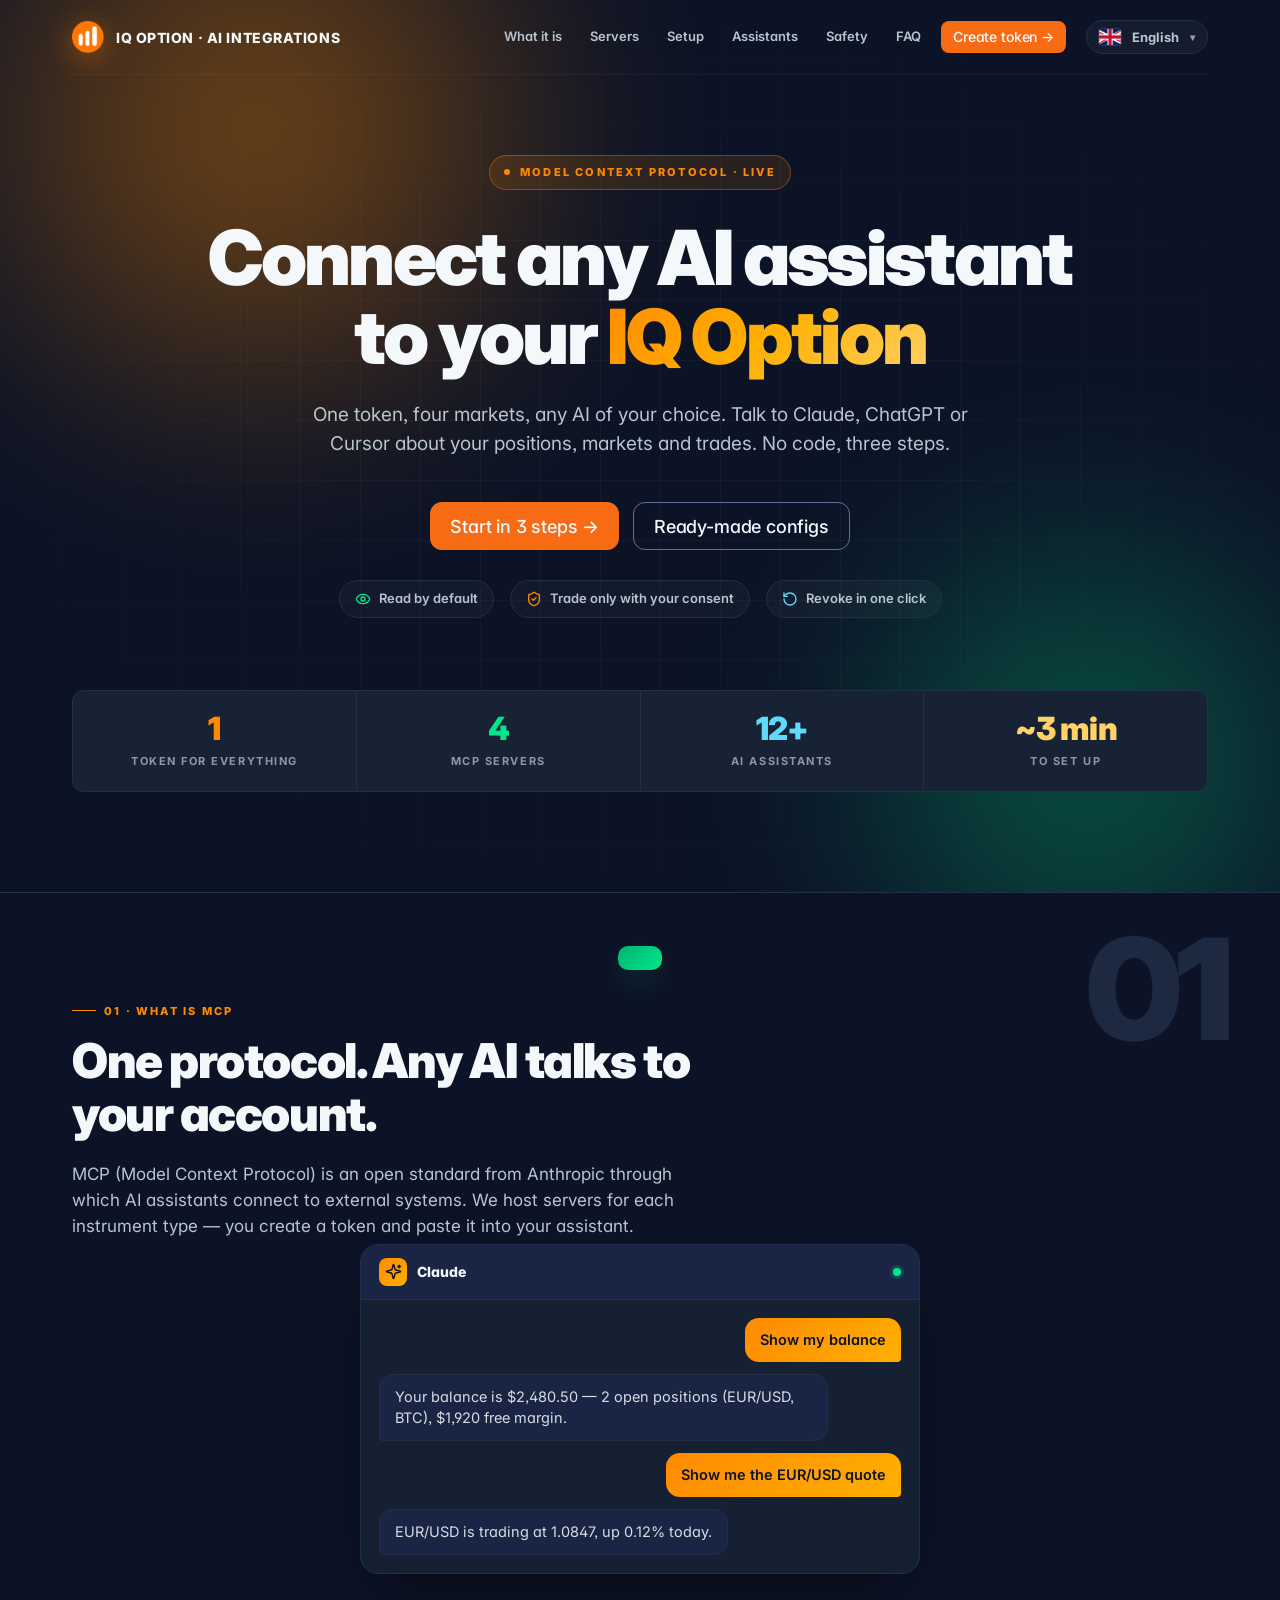
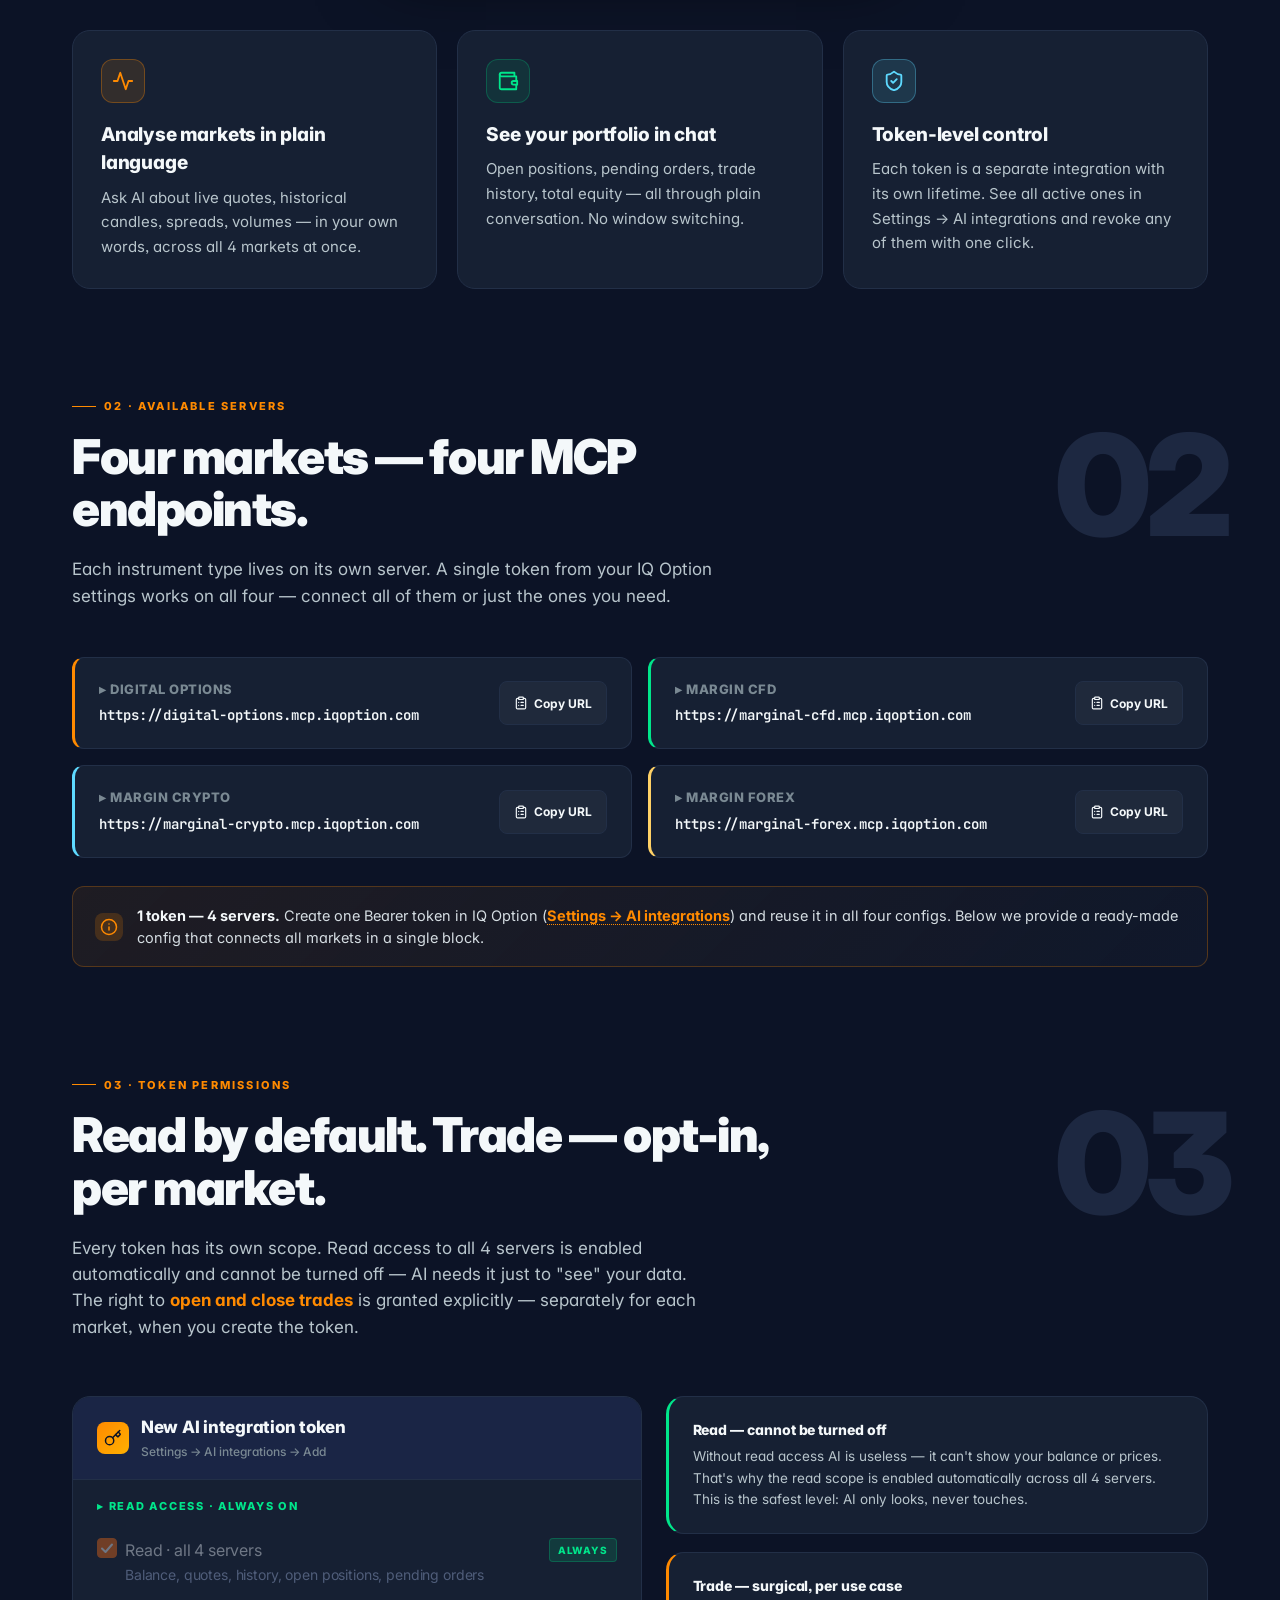
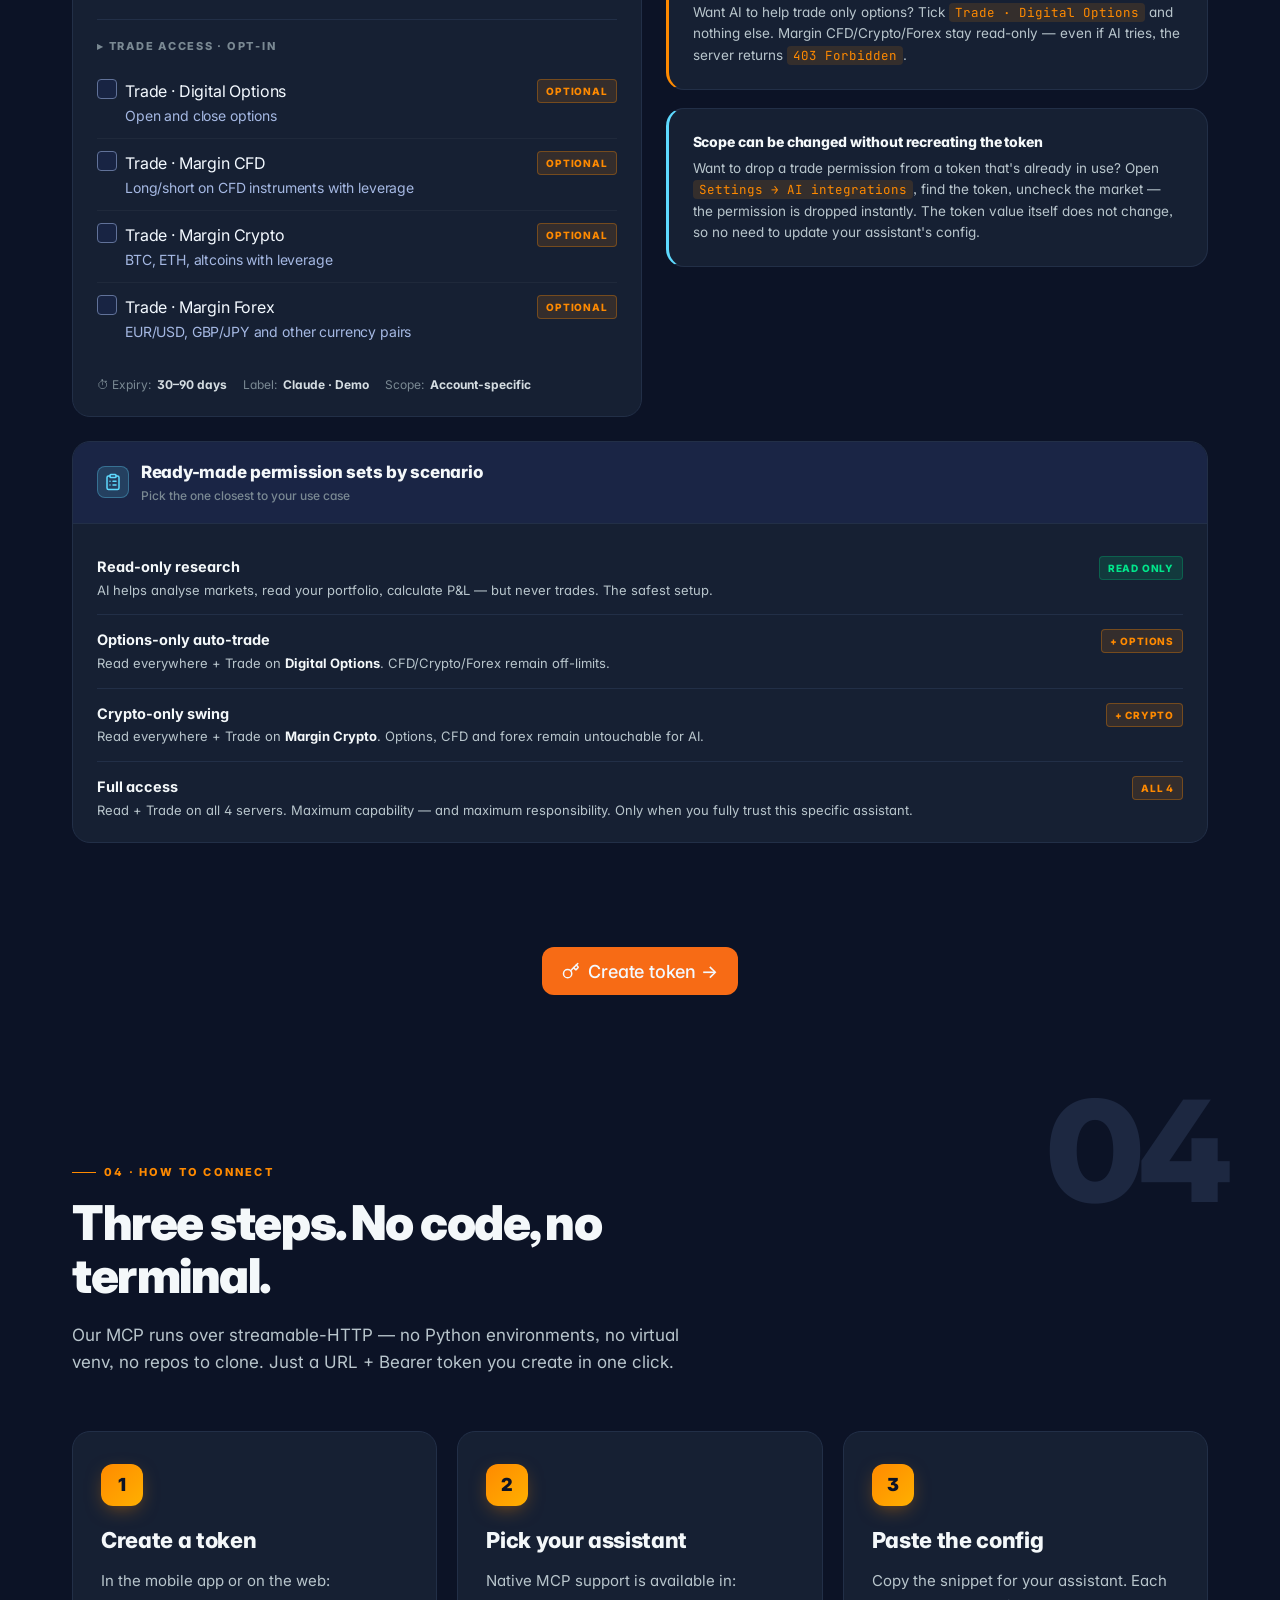
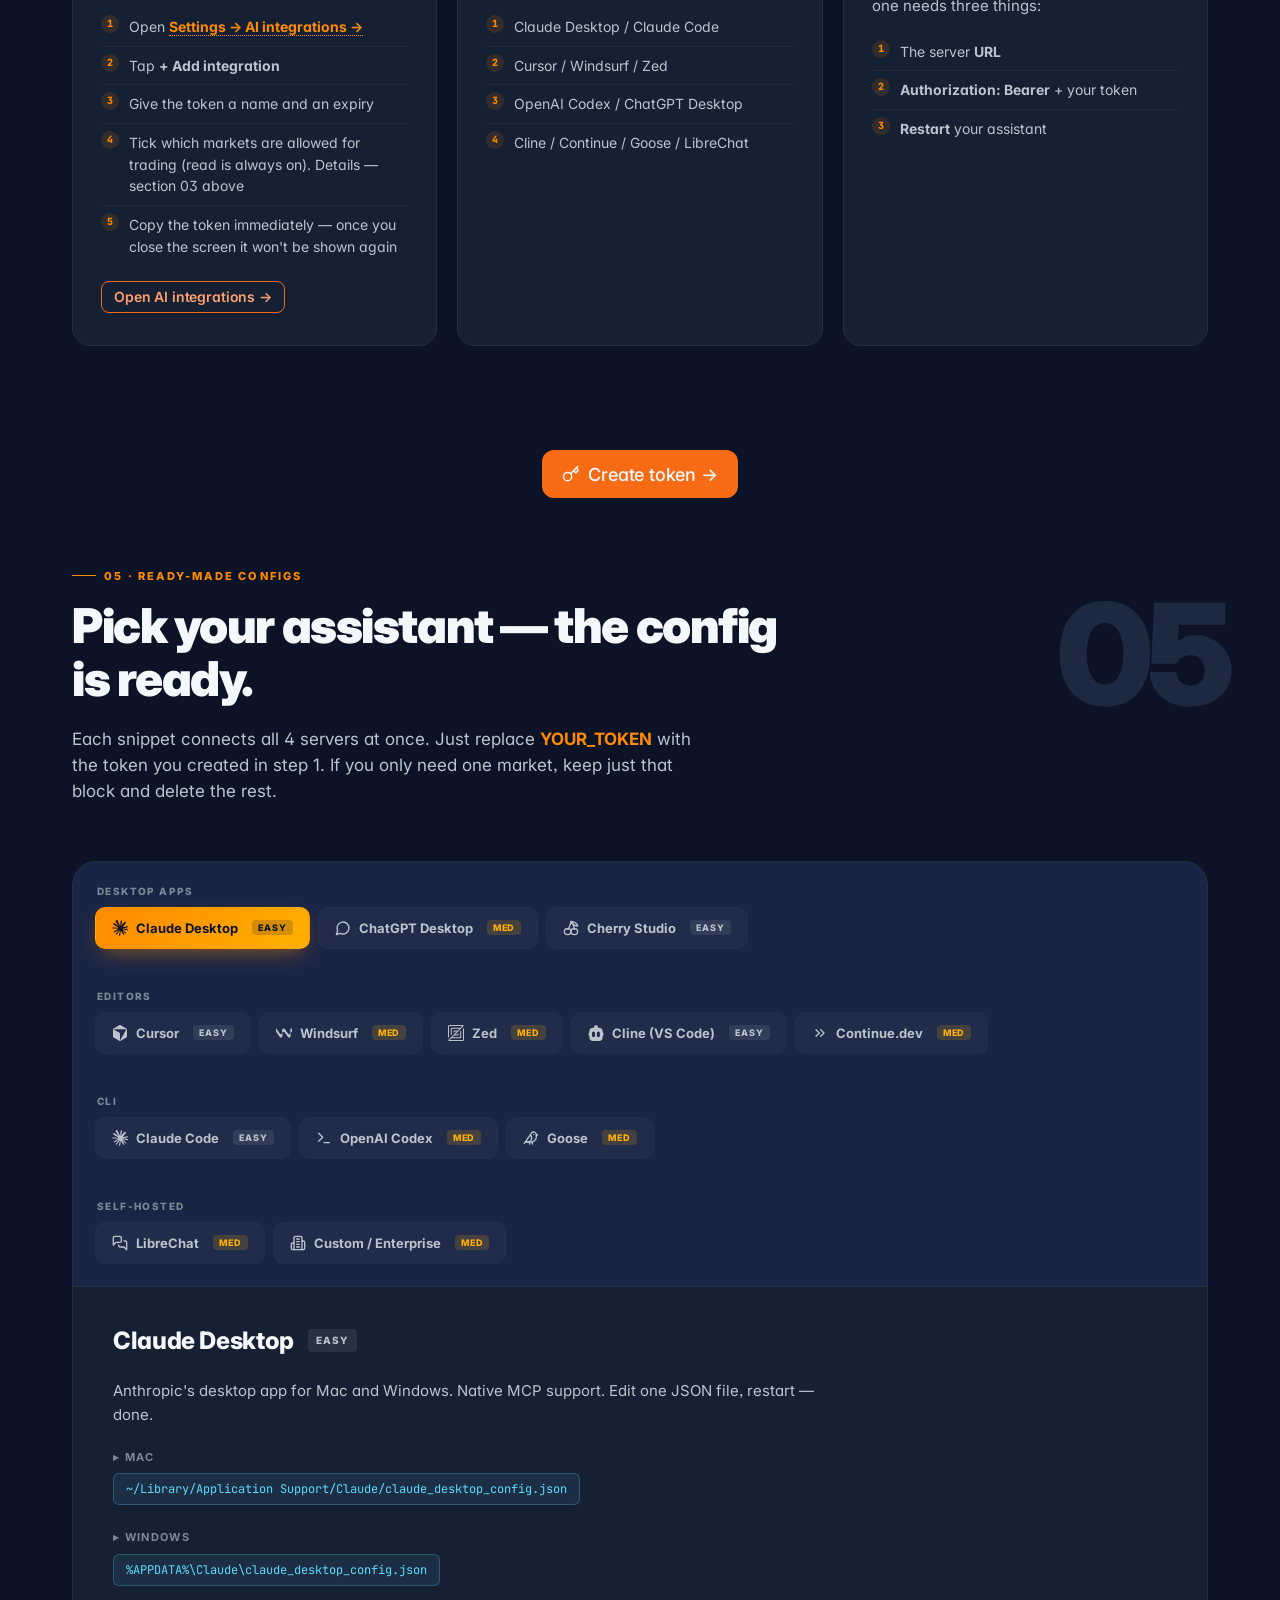
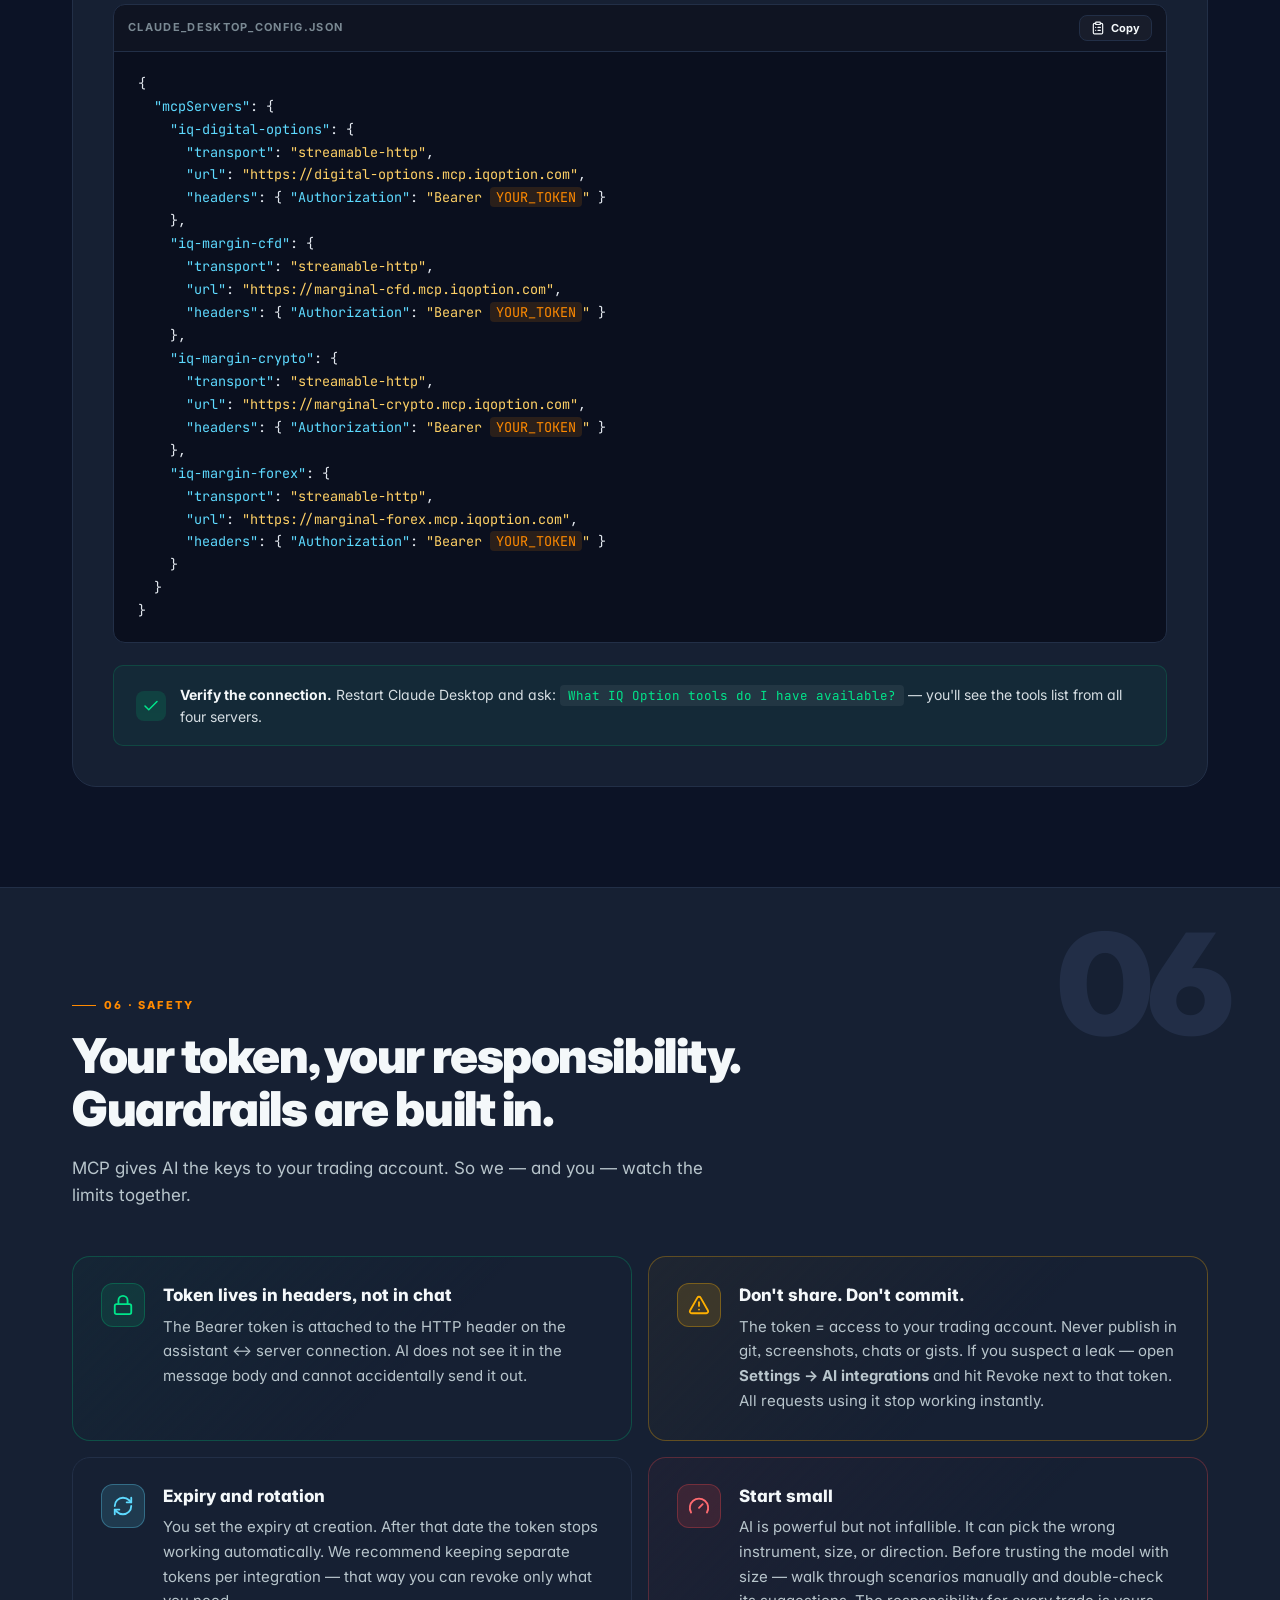
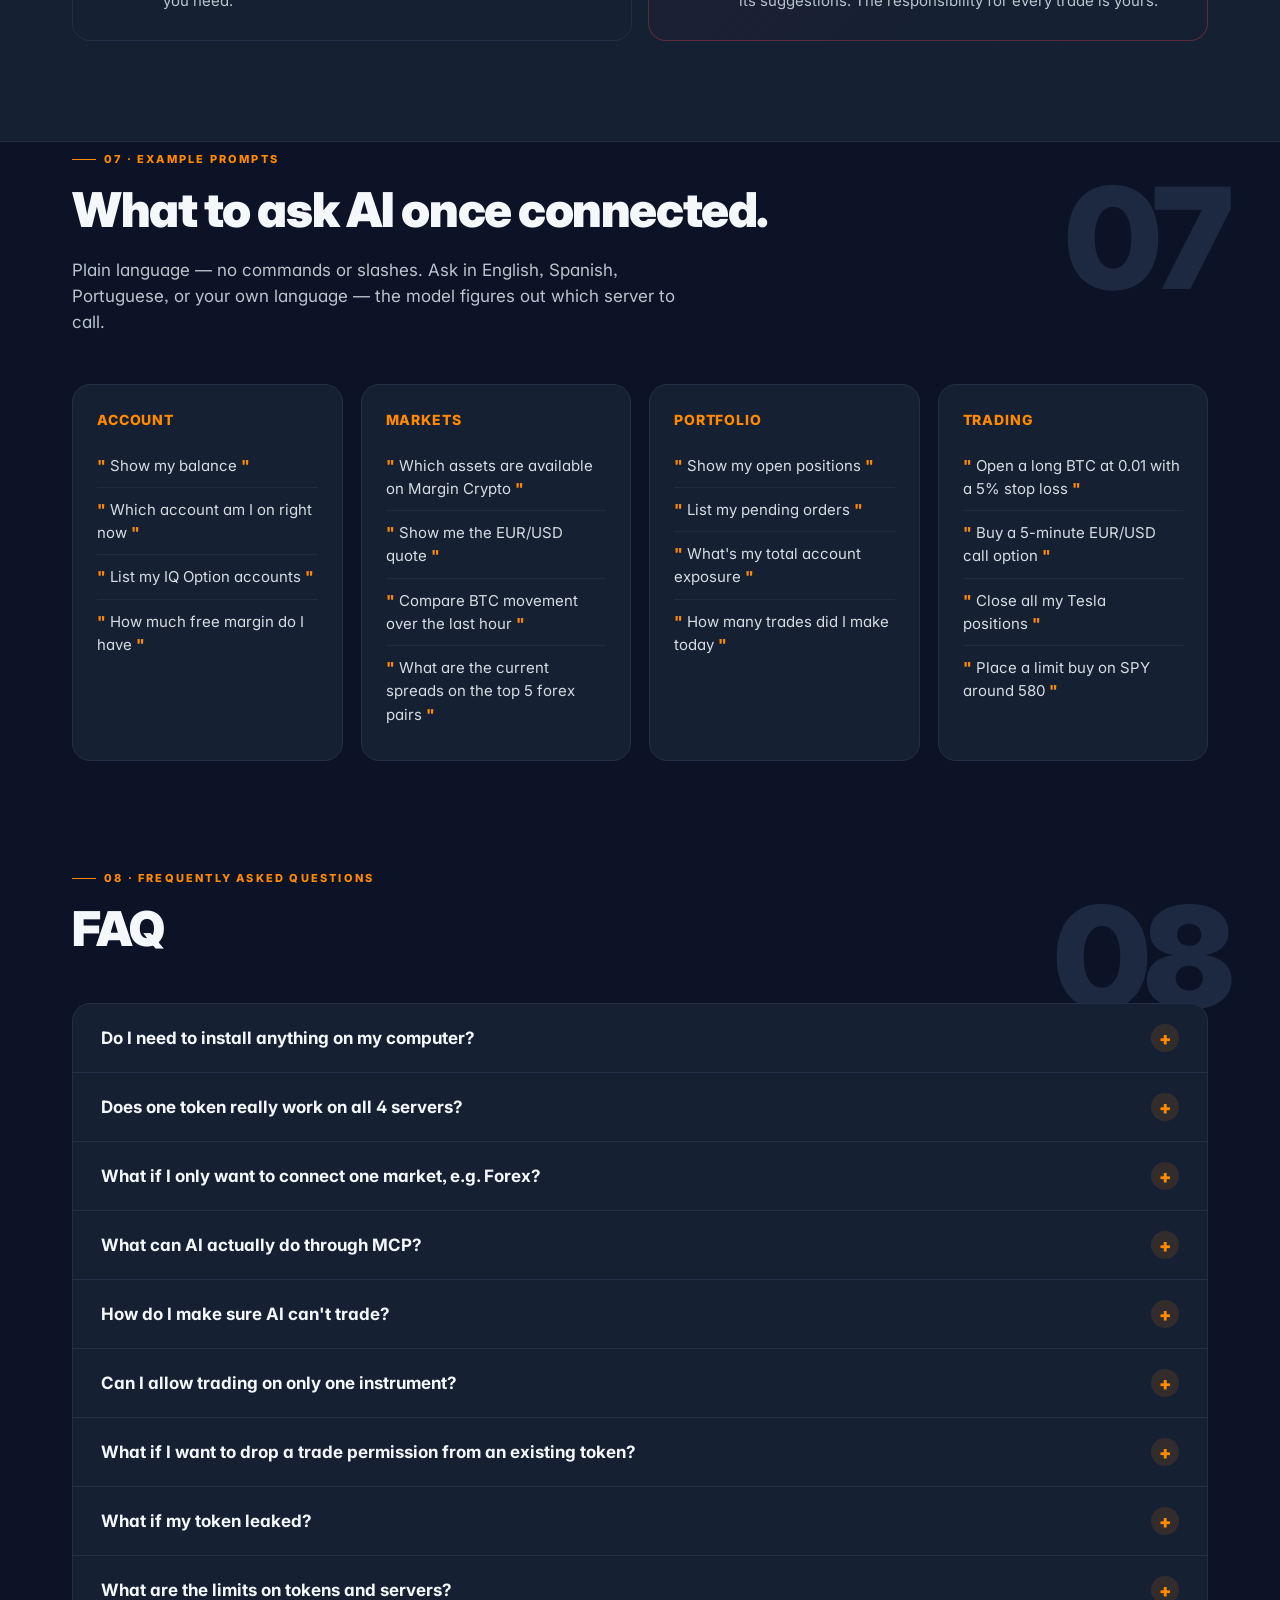
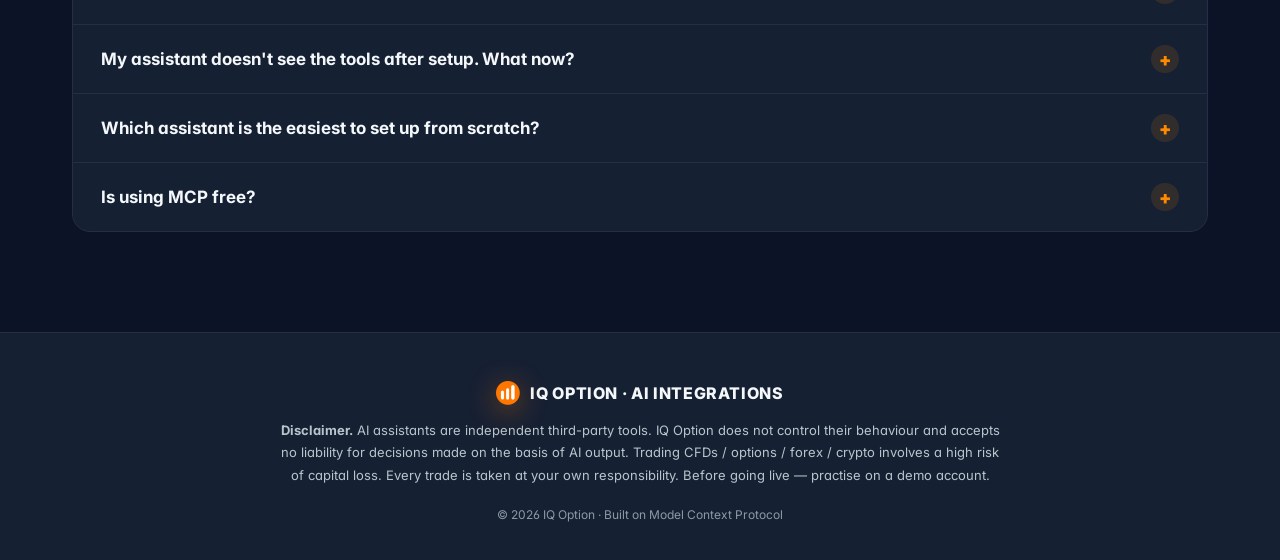
==== commit 05309aa3: "Design review #8: group assistant tabs (Desktop/Editors/CLI/Self-hosted) Reorder the 13 tabs into 4 " ====
--- a/index.html
+++ b/index.html
@@ -690,17 +690,21 @@
     </p>
 <div class="picker-shell">
 <div class="picker-tabs" id="picker-tabs">
+<span aria-hidden="true" class="pt-group" role="presentation">Desktop apps</span>
 <button class="pt active" data-tab="claude-desktop"><svg aria-hidden="true" class="ic pt-logo ic-brand"><use href="#i-brand-claude"></use></svg> Claude Desktop <span class="pt-diff">Easy</span></button>
-<button class="pt" data-tab="claude-code"><svg aria-hidden="true" class="ic pt-logo ic-brand"><use href="#i-brand-claude"></use></svg> Claude Code <span class="pt-diff">Easy</span></button>
+<button class="pt" data-tab="chatgpt"><svg aria-hidden="true" class="ic pt-logo"><use href="#i-message"></use></svg> ChatGPT Desktop <span class="pt-diff med">Med</span></button>
+<button class="pt" data-tab="cherry"><svg aria-hidden="true" class="ic pt-logo"><use href="#i-cherry"></use></svg> Cherry Studio <span class="pt-diff">Easy</span></button>
+<span aria-hidden="true" class="pt-group" role="presentation">Editors</span>
 <button class="pt" data-tab="cursor"><svg aria-hidden="true" class="ic pt-logo ic-brand"><use href="#i-brand-cursor"></use></svg> Cursor <span class="pt-diff">Easy</span></button>
 <button class="pt" data-tab="windsurf"><svg aria-hidden="true" class="ic pt-logo ic-brand"><use href="#i-brand-windsurf"></use></svg> Windsurf <span class="pt-diff med">Med</span></button>
-<button class="pt" data-tab="codex"><svg aria-hidden="true" class="ic pt-logo"><use href="#i-terminal"></use></svg> OpenAI Codex <span class="pt-diff med">Med</span></button>
-<button class="pt" data-tab="chatgpt"><svg aria-hidden="true" class="ic pt-logo"><use href="#i-message"></use></svg> ChatGPT Desktop <span class="pt-diff med">Med</span></button>
+<button class="pt" data-tab="zed"><svg aria-hidden="true" class="ic pt-logo ic-brand"><use href="#i-brand-zed"></use></svg> Zed <span class="pt-diff med">Med</span></button>
 <button class="pt" data-tab="cline"><svg aria-hidden="true" class="ic pt-logo ic-brand"><use href="#i-brand-cline"></use></svg> Cline (VS Code) <span class="pt-diff">Easy</span></button>
 <button class="pt" data-tab="continue"><svg aria-hidden="true" class="ic pt-logo"><use href="#i-chevrons-right"></use></svg> Continue.dev <span class="pt-diff med">Med</span></button>
-<button class="pt" data-tab="zed"><svg aria-hidden="true" class="ic pt-logo ic-brand"><use href="#i-brand-zed"></use></svg> Zed <span class="pt-diff med">Med</span></button>
+<span aria-hidden="true" class="pt-group" role="presentation">CLI</span>
+<button class="pt" data-tab="claude-code"><svg aria-hidden="true" class="ic pt-logo ic-brand"><use href="#i-brand-claude"></use></svg> Claude Code <span class="pt-diff">Easy</span></button>
+<button class="pt" data-tab="codex"><svg aria-hidden="true" class="ic pt-logo"><use href="#i-terminal"></use></svg> OpenAI Codex <span class="pt-diff med">Med</span></button>
 <button class="pt" data-tab="goose"><svg aria-hidden="true" class="ic pt-logo"><use href="#i-bird"></use></svg> Goose <span class="pt-diff med">Med</span></button>
-<button class="pt" data-tab="cherry"><svg aria-hidden="true" class="ic pt-logo"><use href="#i-cherry"></use></svg> Cherry Studio <span class="pt-diff">Easy</span></button>
+<span aria-hidden="true" class="pt-group" role="presentation">Self-hosted</span>
 <button class="pt" data-tab="librechat"><svg aria-hidden="true" class="ic pt-logo"><use href="#i-messages"></use></svg> LibreChat <span class="pt-diff med">Med</span></button>
 <button class="pt" data-tab="custom"><svg aria-hidden="true" class="ic pt-logo"><use href="#i-building"></use></svg> Custom / Enterprise <span class="pt-diff med">Med</span></button>
 </div>
--- a/assets/css/styles.css
+++ b/assets/css/styles.css
@@ -1346,3 +1346,15 @@
   /* Assistant-tab brand logos (filled) + Lucide fallbacks (stroked) */
   .pt-logo { width: 16px; height: 16px; }
   .ic-brand { fill: currentColor; stroke: none; }
+
+  /* Assistant picker — category group labels (visual only; AT ignores them) */
+  .pt-group {
+    flex-basis: 100%;
+    margin: 10px 2px 0;
+    font-size: 10px;
+    font-weight: 800;
+    letter-spacing: 0.14em;
+    text-transform: uppercase;
+    color: var(--text-mute);
+  }
+  .pt-group:first-child { margin-top: 0; }
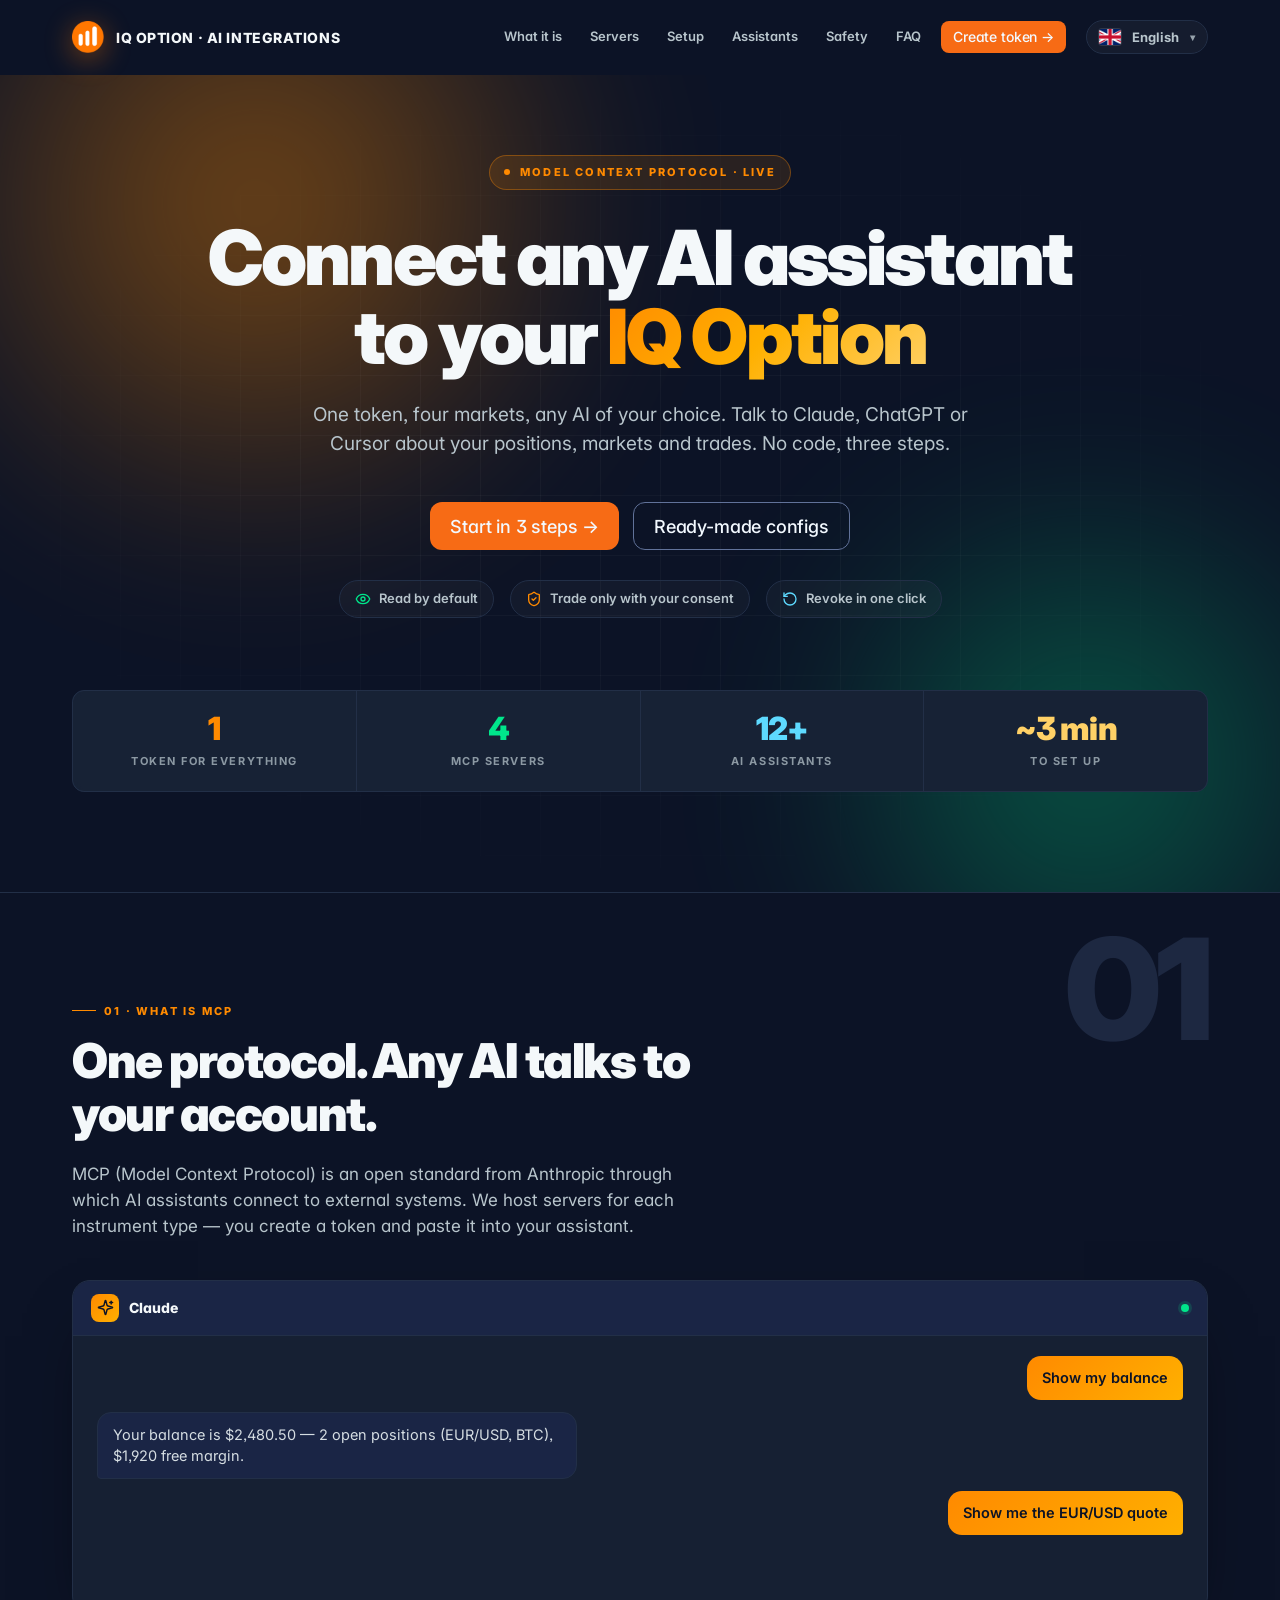
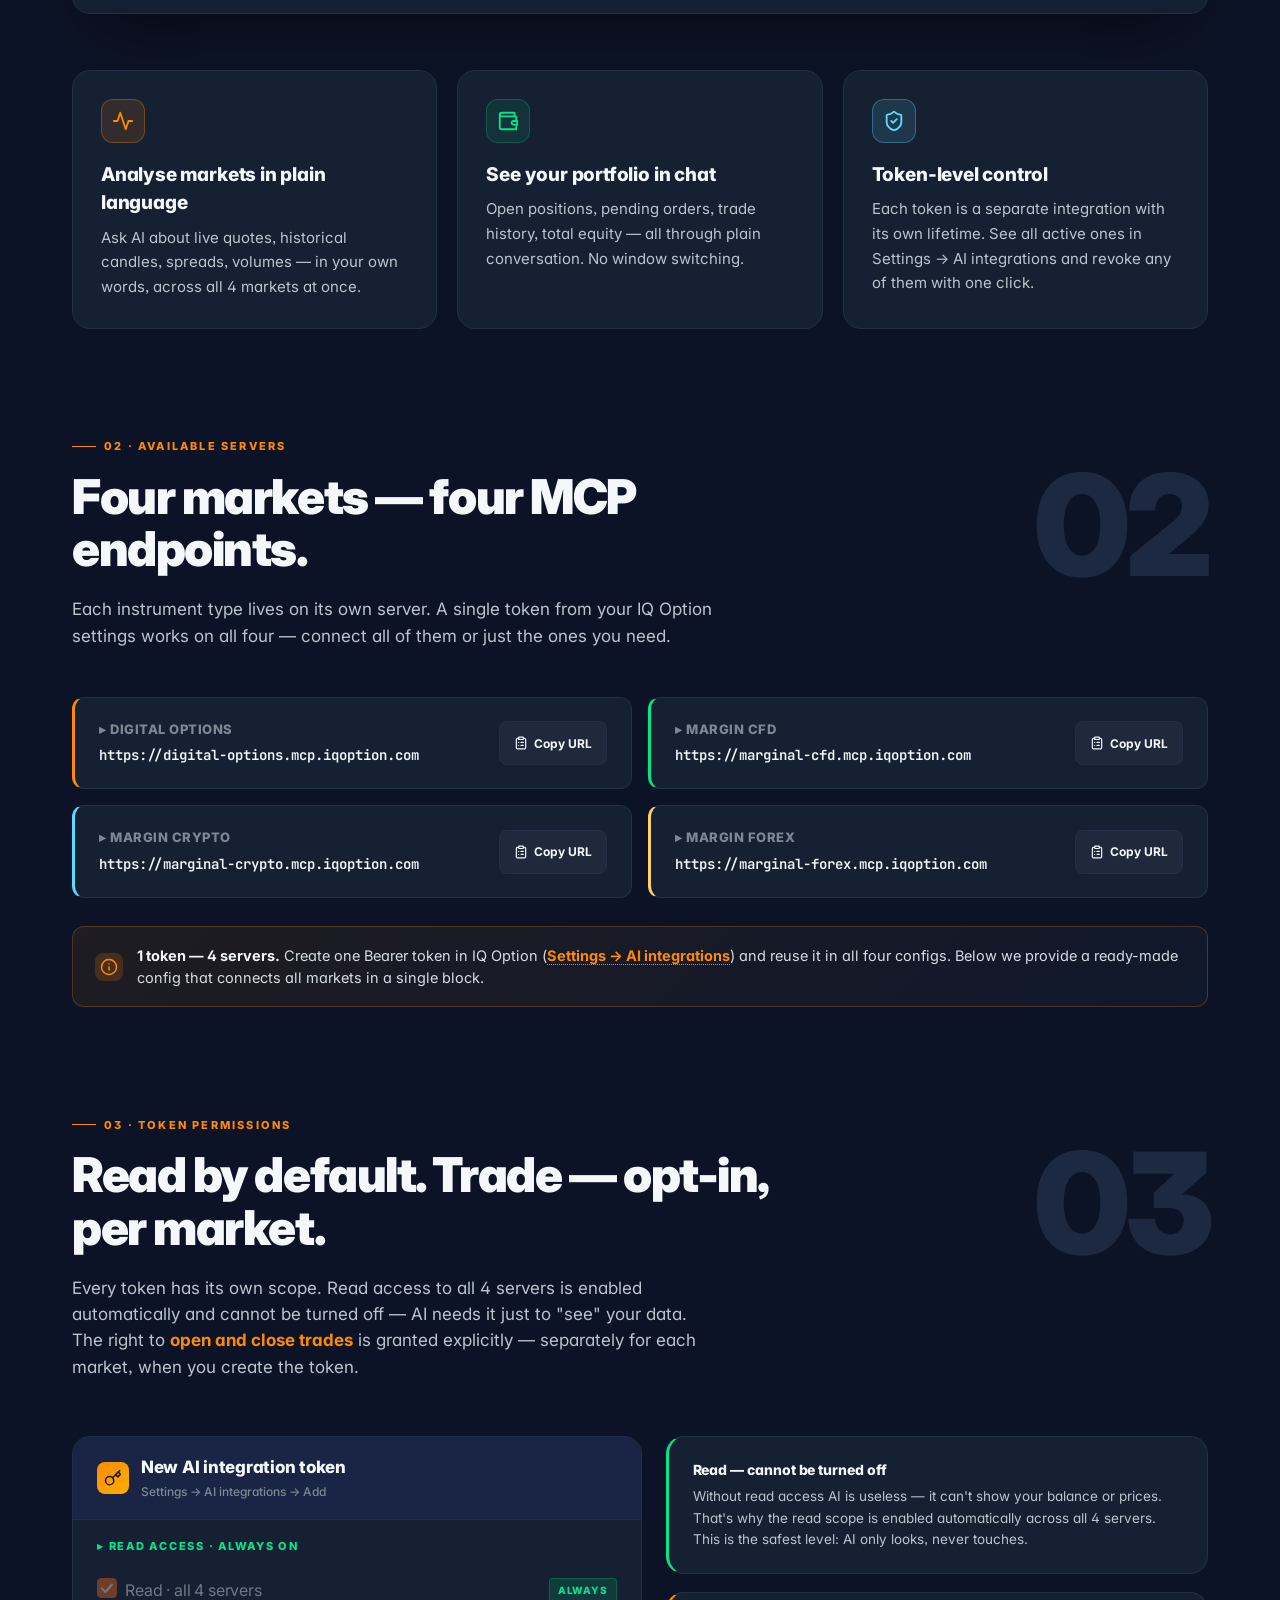
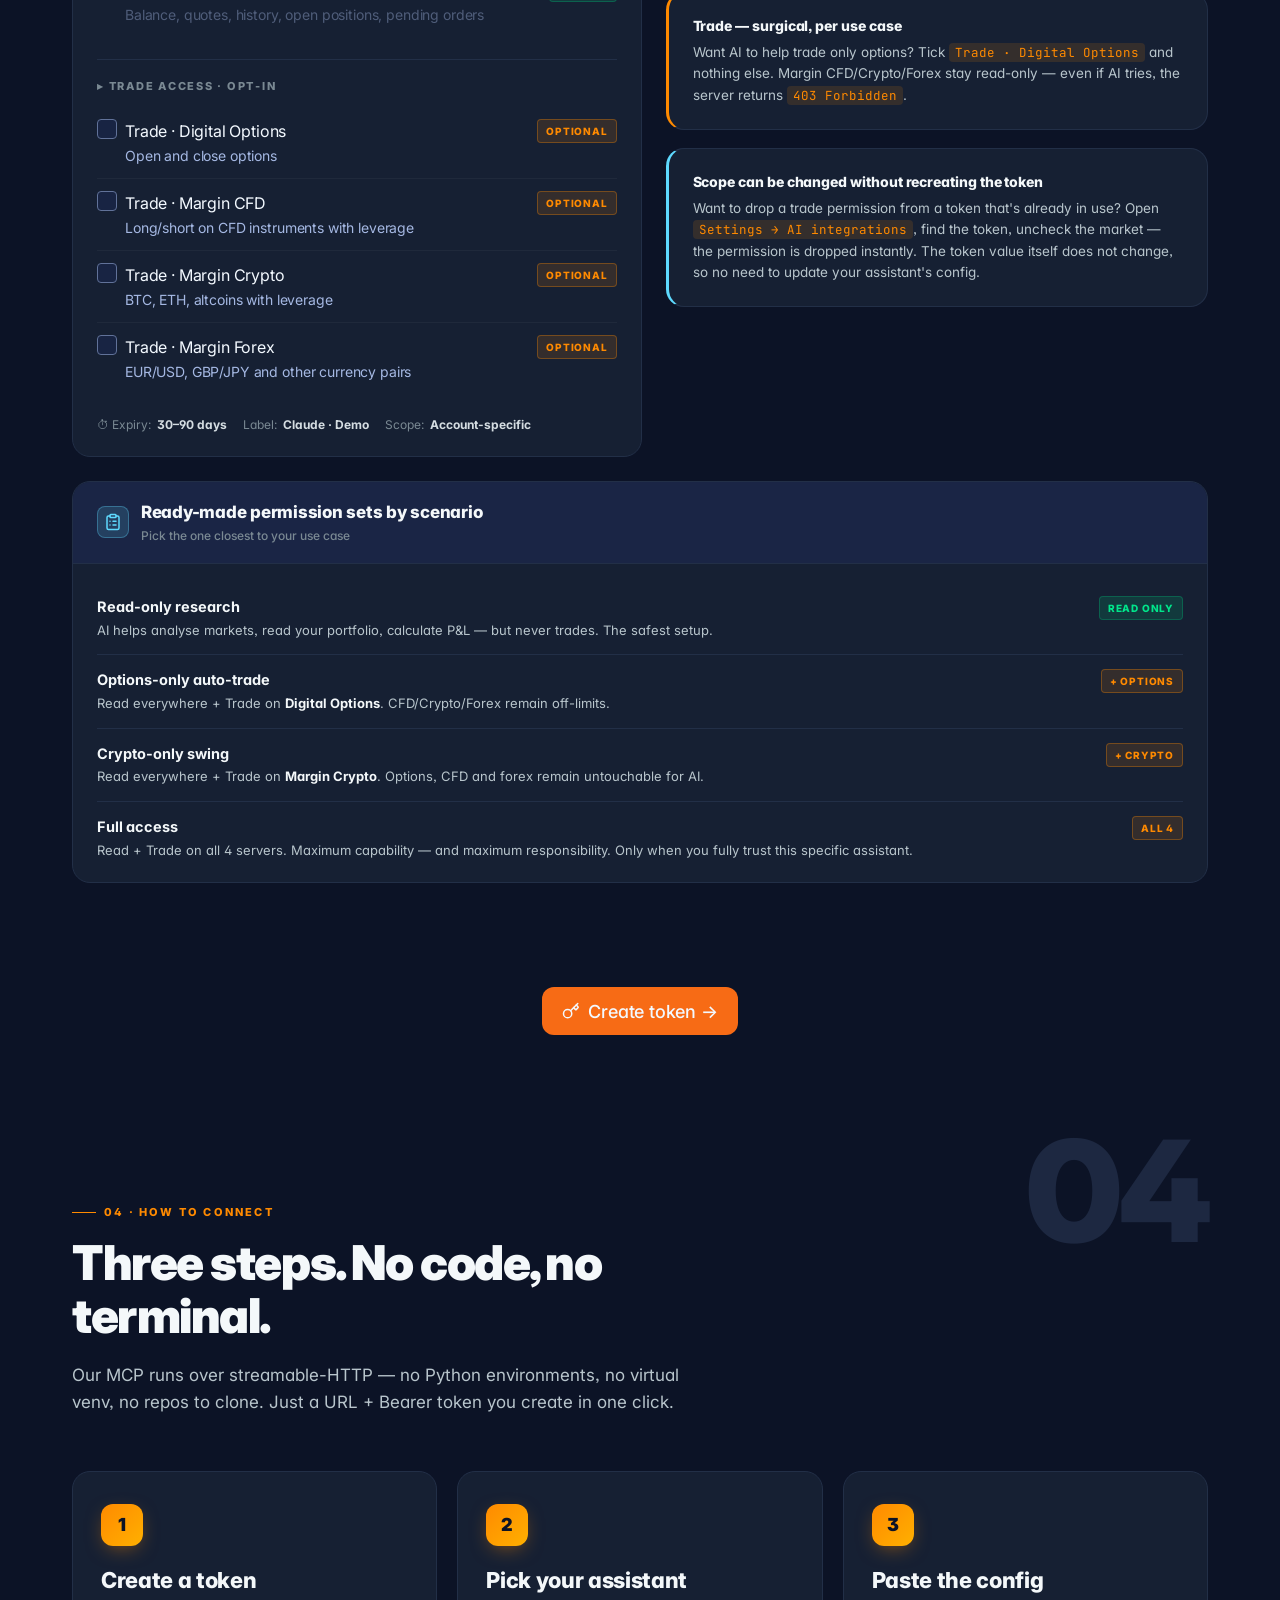
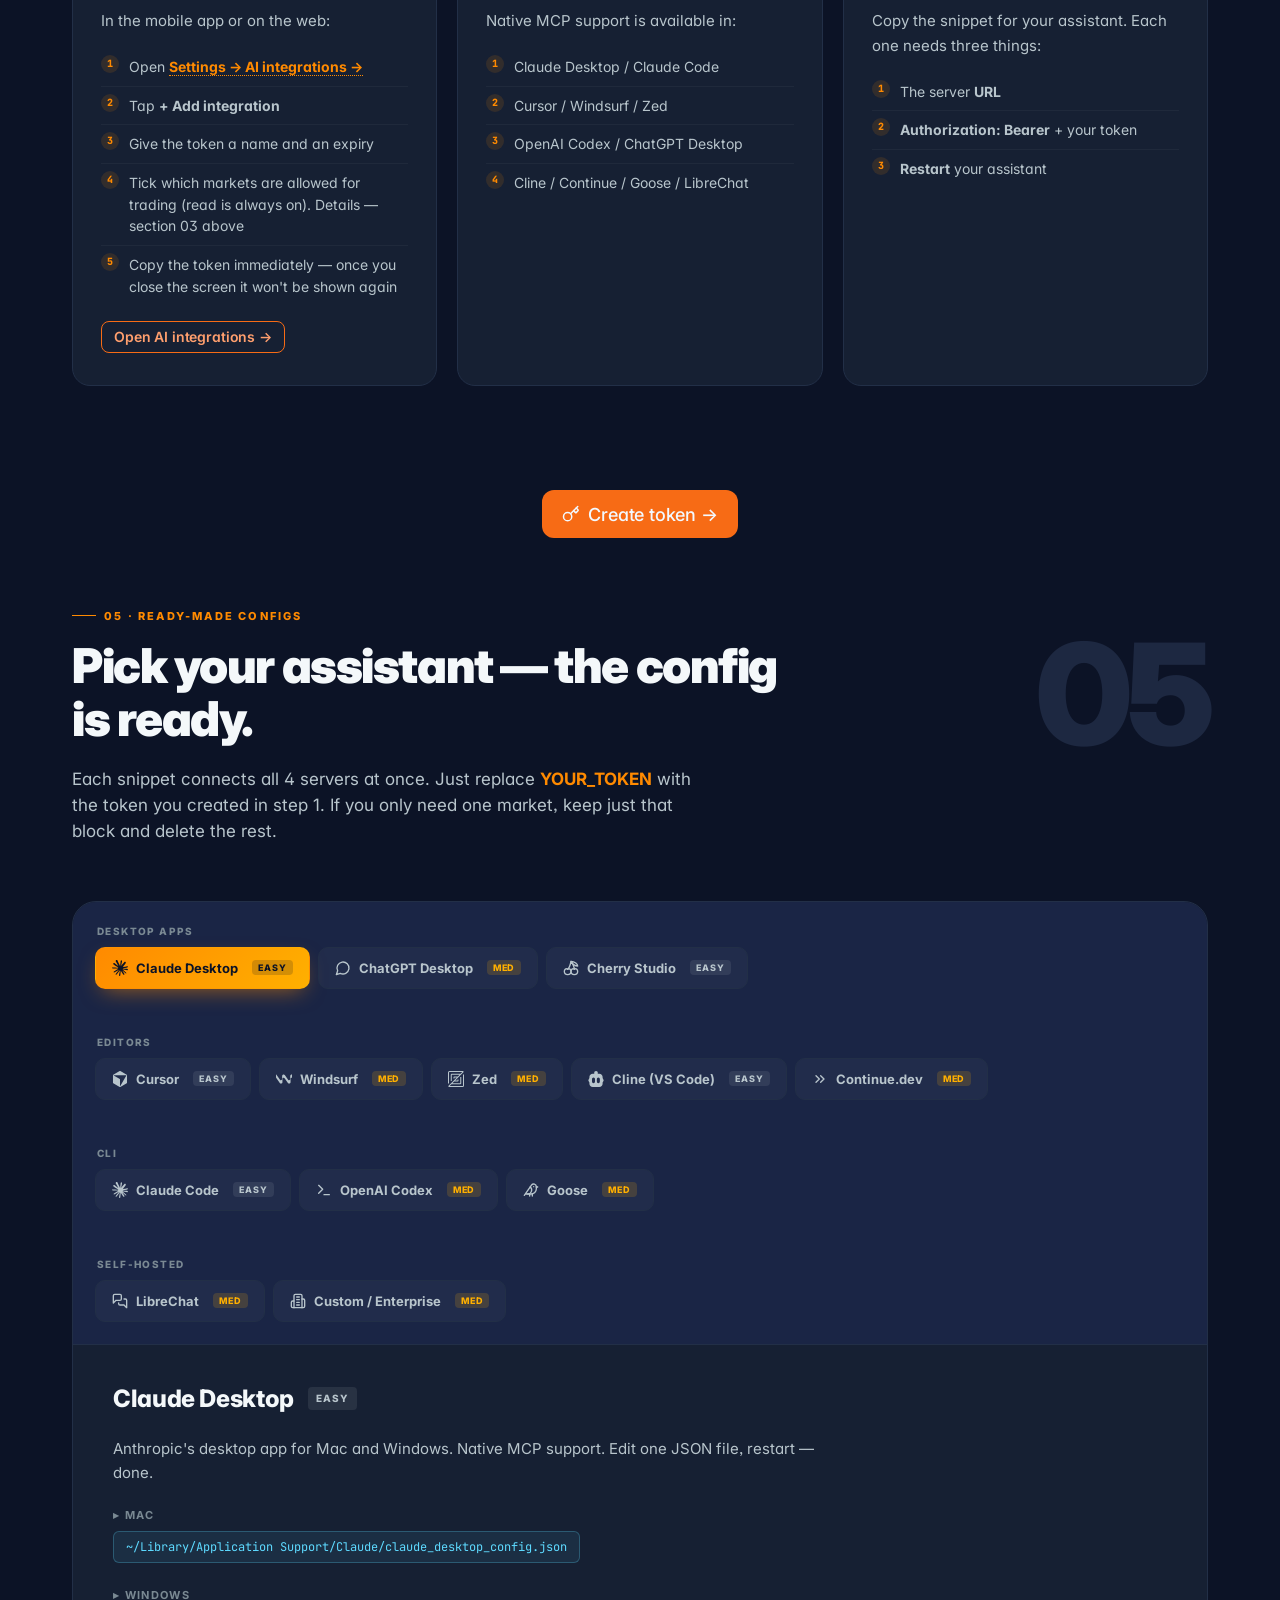
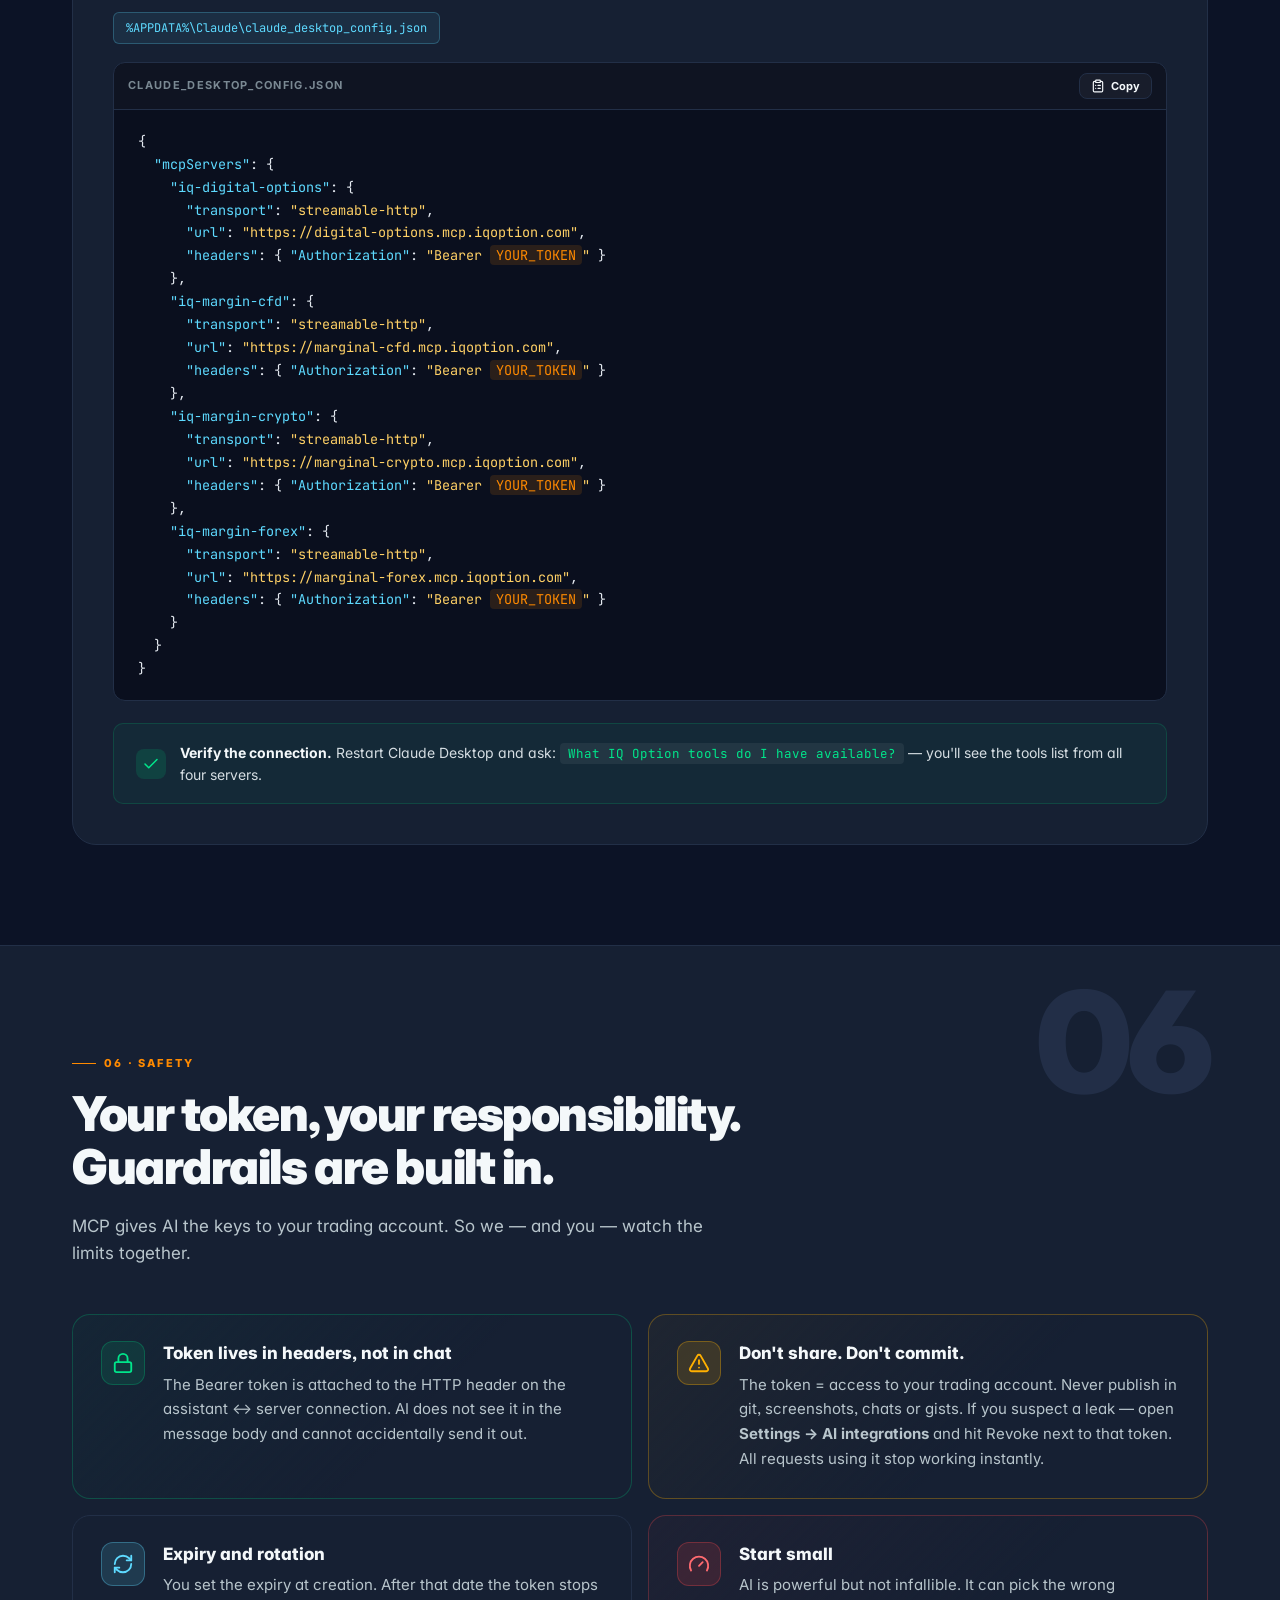
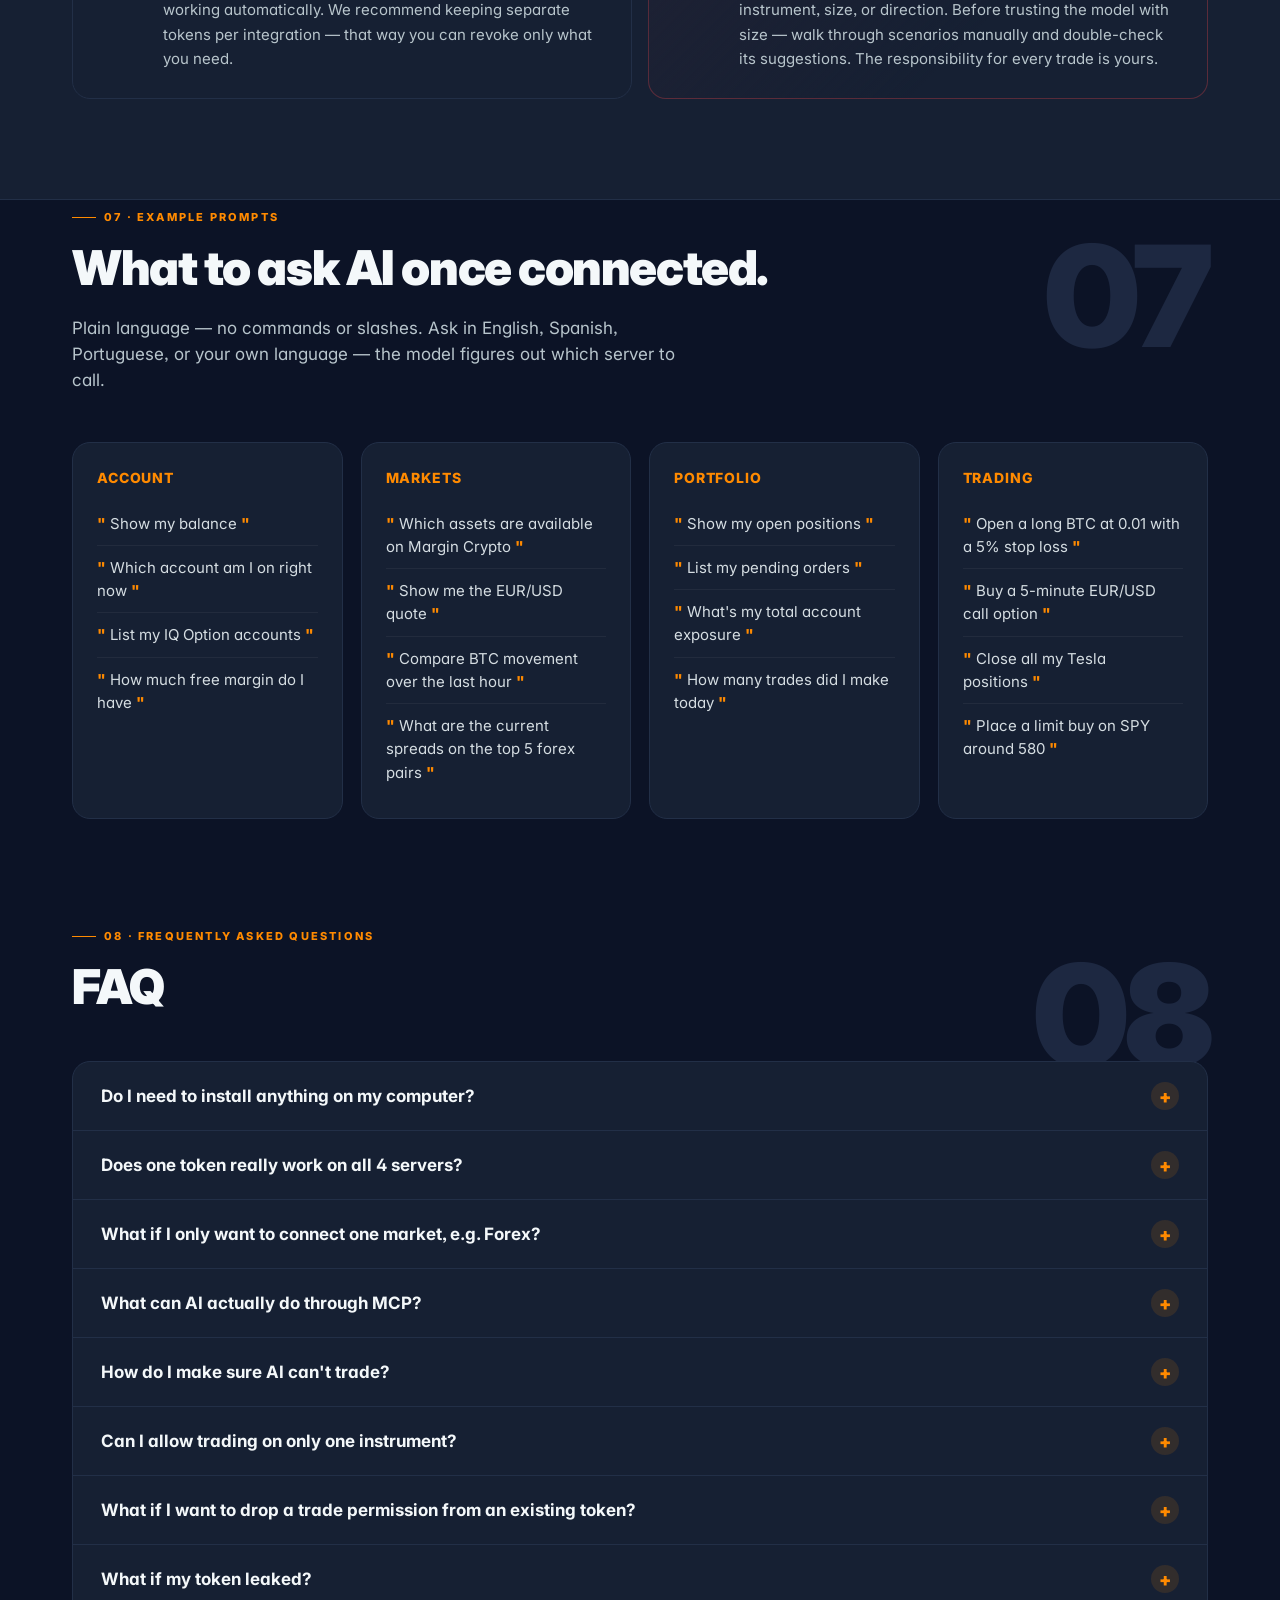
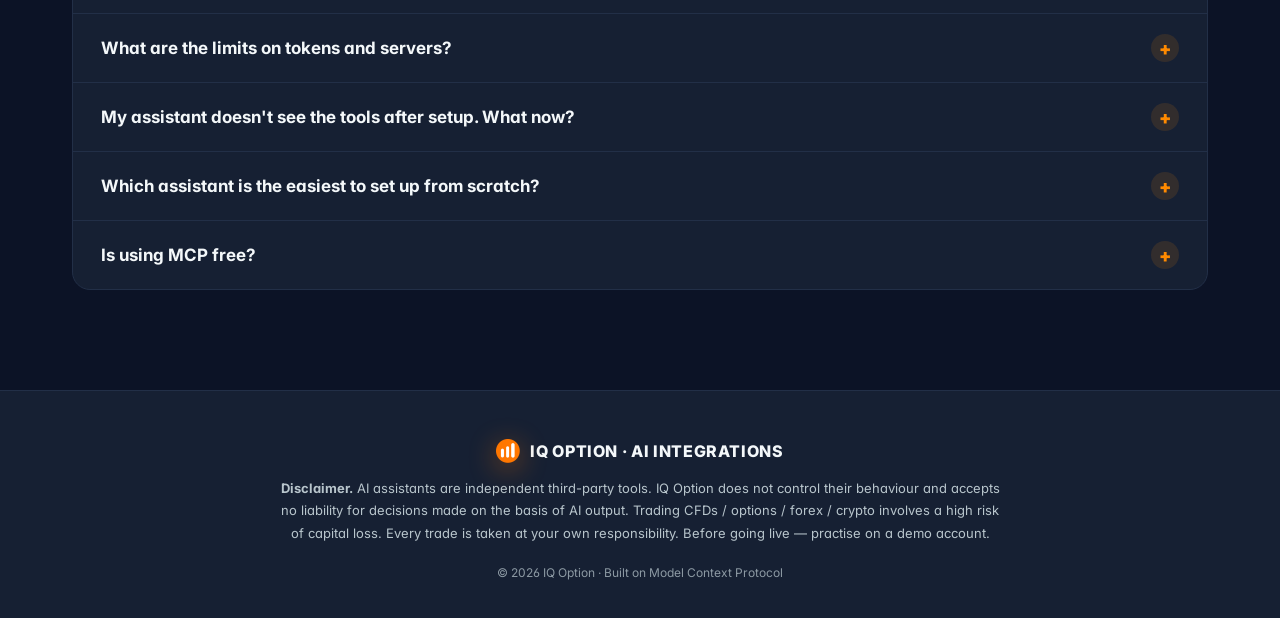
==== commit dcf47adb: "Sticky frosted header (motion pass, tier 3) Lift <nav> out of the overflow:hidden hero shell into a " ====
--- a/index.html
+++ b/index.html
@@ -301,9 +301,7 @@
 <symbol id="i-building" viewBox="0 0 24 24"><path d="M6 22V4a2 2 0 0 1 2-2h8a2 2 0 0 1 2 2v18Z"></path><path d="M6 12H4a2 2 0 0 0-2 2v6a2 2 0 0 0 2 2h2"></path><path d="M18 9h2a2 2 0 0 1 2 2v9a2 2 0 0 1-2 2h-2"></path><path d="M10 6h4"></path><path d="M10 10h4"></path><path d="M10 14h4"></path><path d="M10 18h4"></path></symbol>
 </svg>
 <main id="main">
-<div class="hero-shell">
-<div class="hero-bg"></div>
-<div class="hero-grid"></div>
+<header class="site-header">
 <div class="container">
 <nav aria-label="Primary" class="nav">
 <div class="logo">
@@ -326,6 +324,12 @@
 <span class="qeds-button__label">Create token →</span>
 </a>
 <div class="lang-switch"><button class="lang-toggle" type="button" aria-expanded="false" aria-controls="lang-menu" aria-label="Language"><img class="lang-flag" src="assets/img/flags/gb.png" alt="" width="22" height="16"><span class="lang-current">English</span><span class="lang-caret" aria-hidden="true">▾</span></button><ul class="lang-menu" id="lang-menu" hidden><li><a href="./" hreflang="en" lang="en" aria-current="true"><span class="lang-name"><img class="lang-flag" src="assets/img/flags/gb.png" alt="" width="22" height="16"><span class="lang-label">English</span></span></a></li><li><a href="ar/" hreflang="ar-SA" lang="ar"><span class="lang-name"><img class="lang-flag" src="assets/img/flags/sa.png" alt="" width="22" height="16"><span class="lang-label">العربية</span></span></a></li><li><a href="th/" hreflang="th" lang="th"><span class="lang-name"><img class="lang-flag" src="assets/img/flags/th.png" alt="" width="22" height="16"><span class="lang-label">ไทย</span></span></a></li><li><a href="pt/" hreflang="pt" lang="pt"><span class="lang-name"><img class="lang-flag" src="assets/img/flags/br.png" alt="" width="22" height="16"><span class="lang-label">Português</span></span></a></li><li><a href="es/" hreflang="es" lang="es"><span class="lang-name"><img class="lang-flag" src="assets/img/flags/es.png" alt="" width="22" height="16"><span class="lang-label">Español</span></span></a></li><li><a href="tl/" hreflang="tl" lang="tl"><span class="lang-name"><img class="lang-flag" src="assets/img/flags/ph.png" alt="" width="22" height="16"><span class="lang-label">Tagalog</span></span></a></li><li><a href="id/" hreflang="id" lang="id"><span class="lang-name"><img class="lang-flag" src="assets/img/flags/id.png" alt="" width="22" height="16"><span class="lang-label">Bahasa Indonesia</span></span></a></li></ul></div></nav>
+</div>
+</header>
+<div class="hero-shell">
+<div class="hero-bg"></div>
+<div class="hero-grid"></div>
+<div class="container">
 <div class="hero">
 <span class="badge">
 <span class="badge-dot"></span>
--- a/assets/css/tokens.css
+++ b/assets/css/tokens.css
@@ -35,4 +35,17 @@
     /* Focus ring — high-contrast cyan, distinct from the orange accent */
     --ring: #5EDAFF;
     --ring-shadow: 0 0 0 3px rgba(94, 218, 255, 0.35);
+
+    /* ── Motion · "Smooth & elegant" personality ──────────────────────
+       Custom curves: the browser defaults are too weak to feel intentional. */
+    --ease-out:      cubic-bezier(0.22, 1, 0.36, 1);    /* easeOutQuint — graceful settle */
+    --ease-out-soft: cubic-bezier(0.33, 1, 0.68, 1);    /* easeOutCubic — gentle hovers   */
+    --ease-in-out:   cubic-bezier(0.65, 0, 0.35, 1);    /* easeInOutCubic — on-screen move */
+    --ease-spring:   cubic-bezier(0.34, 1.4, 0.5, 1);   /* subtle overshoot — success pops */
+
+    --dur-press: 150ms;   /* button press feedback        */
+    --dur-fast:  200ms;   /* hover / colour               */
+    --dur-base:  260ms;   /* dropdowns, tabs, accordions  */
+    --dur-slow:  480ms;   /* scroll reveals               */
+    --dur-hero:  640ms;   /* hero entrance steps          */
   }
--- a/assets/css/styles.css
+++ b/assets/css/styles.css
@@ -1,5 +1,5 @@
 * { box-sizing: border-box; margin: 0; padding: 0; }
-  html { scroll-behavior: smooth; }
+  html { scroll-behavior: smooth; scroll-padding-top: 84px; }  /* clear the sticky header on anchor jumps */
   body {
     background: var(--bg-app);
     color: var(--text-strong);
@@ -1078,7 +1078,7 @@
     html { scroll-behavior: auto; }
     .hero-bg::before, .hero-bg::after { animation: none; }
     .badge-dot { animation: none; box-shadow: none; }
-    .reveal { opacity: 1; transform: none; }
+    .reveal { opacity: 1; transform: none; filter: none; }
     .scroll-progress { display: none; }
   }
 
@@ -1227,7 +1227,8 @@
   section[data-num]::before {
     content: attr(data-num);
     position: absolute;
-    top: 26px; right: 4%;
+    top: 26px;
+    right: max(24px, calc(50% - 600px + 32px));   /* align to container right edge */
     font-size: clamp(64px, 11vw, 150px);
     font-weight: 900;
     line-height: 1;
@@ -1283,8 +1284,8 @@
      AI CONVERSATION MOCK (shows the product)
      ════════════════════════════════════════════════════════════════════ */
   .chat-mock {
-    max-width: 560px;
-    margin: 4px auto 52px;
+    width: 100%;
+    margin: 40px 0 52px;        /* full-width, left-aligned with the section content */
     background: var(--bg-surface);
     border: 1px solid var(--border);
     border-radius: var(--radius-lg);
@@ -1315,8 +1316,8 @@
     background: var(--success-bright);
     box-shadow: 0 0 0 3px rgba(0,230,139,0.16);
   }
-  .chat-body { display: flex; flex-direction: column; gap: 12px; padding: 18px; }
-  .chat-msg { max-width: 86%; }
+  .chat-body { display: flex; flex-direction: column; gap: 12px; padding: 20px 24px; }
+  .chat-msg { max-width: min(480px, 86%); }   /* stay chat-sized inside the full-width frame */
   .chat-msg p {
     margin: 0;
     padding: 11px 15px;
@@ -1349,12 +1350,201 @@
 
   /* Assistant picker — category group labels (visual only; AT ignores them) */
   .pt-group {
-    flex-basis: 100%;
-    margin: 10px 2px 0;
+    flex: 0 0 100%;            /* full-width row — forces a line break before each group */
+    width: 100%;
+    margin: 16px 2px 0;
     font-size: 10px;
     font-weight: 800;
     letter-spacing: 0.14em;
     text-transform: uppercase;
     color: var(--text-mute);
   }
-  .pt-group:first-child { margin-top: 0; }
+  .picker-tabs .pt-group:first-child { margin-top: 0; }
+
+  /* ════════════════════════════════════════════════════════════════════
+     MOTION LAYER · "Smooth & elegant" — Emil Kowalski framework
+     Curves + durations: tokens.css (--ease-*, --dur-*).
+     Animates only transform / opacity / filter. Touch- and RM-aware.
+     ════════════════════════════════════════════════════════════════════ */
+
+  /* ── Scroll reveal: blur-up driven by an animation (not a transition),
+       so each element's own transition — e.g. the card hover-lift — stays
+       free and snappy. 'backwards' holds the hidden state through any
+       stagger delay; no 'forwards', so nothing lingers to block :hover. ── */
+  .reveal { opacity: 0; }
+  .reveal.in {
+    opacity: 1;
+    animation: revealUp var(--dur-slow) var(--ease-out) backwards;
+  }
+  @keyframes revealUp {
+    from { opacity: 0; transform: translateY(16px); filter: blur(6px); }
+  }
+  /* Richer stagger when a whole grid enters together */
+  .cap-grid .cap-card:nth-child(2).in, .steps .step:nth-child(2).in { animation-delay: 70ms; }
+  .cap-grid .cap-card:nth-child(3).in, .steps .step:nth-child(3).in { animation-delay: 140ms; }
+
+  /* ── Press feedback: every pressable control answers the touch ─────── */
+  .qeds-button {
+    transition: transform var(--dur-press) var(--ease-out), opacity 150ms ease, color 100ms ease;
+  }
+  .qeds-button:not(:disabled):not([data-loading]):active { transform: scale(0.97); }
+
+  .copy-btn {
+    transition: transform   var(--dur-press) var(--ease-out),
+                background   var(--dur-fast)  var(--ease-out-soft),
+                border-color var(--dur-fast)  var(--ease-out-soft),
+                color        var(--dur-fast)  var(--ease-out-soft);
+  }
+  .copy-btn:active { transform: scale(0.96); }
+  .copy-btn.copied { animation: pop var(--dur-base) var(--ease-spring); }
+
+  .pt {
+    transition: transform   var(--dur-press) var(--ease-out),
+                background   0.18s var(--ease-out-soft),
+                border-color 0.18s var(--ease-out-soft),
+                color        0.18s var(--ease-out-soft),
+                box-shadow   0.18s var(--ease-out-soft);
+  }
+  .pt:active { transform: scale(0.97); }
+
+  .nav-toggle:active,
+  .to-top:active,
+  .lang-toggle:active        { transform: scale(0.94); }
+  .lang-menu a:active        { transform: scale(0.98); }
+  details.faq-item summary:active { transform: scale(0.992); }
+
+  @keyframes pop { 0% { transform: scale(1); } 40% { transform: scale(1.09); } 100% { transform: scale(1); } }
+
+  /* Cards: soften the lift; never let it stick on touch ─────────────── */
+  .cap-card {
+    transition: transform var(--dur-fast) var(--ease-out-soft), border-color var(--dur-fast) var(--ease-out-soft);
+  }
+  @media (hover: none) { .cap-card:hover { transform: none; } }
+
+  /* ── Origin-aware dropdowns: scale from the trigger, not the centre ── */
+  .lang-menu {
+    transform-origin: top right;
+    animation: menuIn var(--dur-base) var(--ease-out);
+  }
+  @keyframes menuIn {
+    from { opacity: 0; transform: scale(0.96) translateY(-6px); }
+    to   { opacity: 1; transform: none; }
+  }
+  .lang-caret { transition: transform var(--dur-base) var(--ease-out); }
+  @media (max-width: 880px) {
+    .nav-links { transform-origin: top right; }
+    .nav-open .nav-links { animation: menuIn var(--dur-base) var(--ease-out); }
+  }
+
+  /* ── Tab panel: gentle blur-slide on switch ───────────────────────── */
+  .pb-tab.active { animation: tabIn var(--dur-base) var(--ease-out); }
+  @keyframes tabIn {
+    from { opacity: 0; transform: translateY(8px); filter: blur(4px); }
+    to   { opacity: 1; transform: none; filter: none; }
+  }
+
+  /* ── FAQ: reveal the answer instead of a hard jump ────────────────── */
+  details.faq-item summary::after { transition: transform var(--dur-base) var(--ease-out); }
+  details.faq-item[open] > *:not(summary) { animation: faqOpen var(--dur-base) var(--ease-out); }
+  @keyframes faqOpen {
+    from { opacity: 0; transform: translateY(-6px); }
+    to   { opacity: 1; transform: none; }
+  }
+
+  /* ── Toast: fade + rise together ──────────────────────────────────── */
+  .toast {
+    opacity: 0;
+    transition: transform var(--dur-base) var(--ease-out), opacity var(--dur-base) var(--ease-out);
+  }
+  .toast.show { opacity: 1; }
+
+  /* ── Back-to-top: token curve + soft press ────────────────────────── */
+  .to-top {
+    transition: opacity var(--dur-base) var(--ease-out), transform var(--dur-base) var(--ease-out),
+                background 0.18s var(--ease-out-soft), color 0.18s var(--ease-out-soft), border-color 0.18s var(--ease-out-soft);
+  }
+
+  /* ── Sticky frosted header (nav lifted out of the hero shell) ─────── */
+  .site-header {
+    position: sticky;
+    top: 0;
+    z-index: 900;
+    border-bottom: 1px solid transparent;
+    transition: background      var(--dur-base) var(--ease-out),
+                border-color    var(--dur-base) var(--ease-out),
+                backdrop-filter var(--dur-base) var(--ease-out);
+  }
+  .site-header.nav-scrolled {
+    background: rgba(12, 19, 38, 0.72);              /* --bg-app @ 72% */
+    -webkit-backdrop-filter: blur(14px) saturate(140%);
+    backdrop-filter: blur(14px) saturate(140%);
+    border-bottom-color: var(--border);
+  }
+  /* A whisper of "condense" with no reflow — GPU-only logo scale */
+  .logo-mark { transition: transform var(--dur-base) var(--ease-out); }
+  .site-header.nav-scrolled .logo-mark { transform: scale(0.9); }
+
+  /* ── Hero entrance choreography (first paint) ─────────────────────── */
+  .site-header .nav { border-bottom: 0; animation: navIn var(--dur-hero) var(--ease-out) both; }
+  @keyframes navIn { from { opacity: 0; transform: translateY(-10px); } to { opacity: 1; transform: none; } }
+
+  .hero .badge,
+  .hero .hero-title,
+  .hero .hero-sub,
+  .hero .hero-cta,
+  .hero .trust-strip { animation: heroIn var(--dur-hero) var(--ease-out) both; }
+  .hero .badge       { animation-delay: 80ms; }
+  .hero .hero-title  { animation-delay: 160ms; }
+  .hero .hero-sub    { animation-delay: 260ms; }
+  .hero .hero-cta    { animation-delay: 360ms; }
+  .hero .trust-strip { animation-delay: 450ms; }
+  @keyframes heroIn {
+    from { opacity: 0; transform: translateY(18px); filter: blur(8px); }
+    to   { opacity: 1; transform: none; filter: none; }
+  }
+
+  /* ── AI conversation mock: the chat "builds" itself ───────────────── */
+  .chat-mock.chat-armed .chat-msg {
+    opacity: 0;
+    transform: translateY(10px) scale(0.99);
+    transition: opacity var(--dur-base) var(--ease-out), transform var(--dur-base) var(--ease-out);
+  }
+  .chat-mock.chat-armed .chat-msg.show { opacity: 1; transform: none; }
+  .chat-typing { align-self: flex-start; max-width: min(480px, 86%); }
+  .chat-typing .bubble {
+    display: inline-flex; align-items: center; gap: 5px;
+    padding: 13px 15px;
+    background: var(--bg-elevated);
+    border: 1px solid var(--border);
+    border-radius: 14px; border-bottom-left-radius: 4px;
+  }
+  .chat-typing i {
+    width: 6px; height: 6px; border-radius: 50%;
+    background: var(--text-mute);
+    animation: typingBlink 1.2s var(--ease-in-out) infinite;
+  }
+  .chat-typing i:nth-child(2) { animation-delay: 0.18s; }
+  .chat-typing i:nth-child(3) { animation-delay: 0.36s; }
+  @keyframes typingBlink {
+    0%, 60%, 100% { opacity: 0.25; transform: translateY(0); }
+    30%           { opacity: 1;    transform: translateY(-3px); }
+  }
+  [dir="rtl"] .chat-typing { align-self: flex-end; }
+  [dir="rtl"] .chat-typing .bubble { border-bottom-left-radius: 14px; border-bottom-right-radius: 4px; }
+
+  /* ── Reduced motion: keep meaning, drop movement ──────────────────── */
+  @media (prefers-reduced-motion: reduce) {
+    .reveal, .reveal.in,
+    .site-header .nav,
+    .hero .badge, .hero .hero-title, .hero .hero-sub, .hero .hero-cta, .hero .trust-strip,
+    .pb-tab.active, details.faq-item[open] > *:not(summary),
+    .lang-menu, .nav-open .nav-links {
+      animation: none !important;
+      opacity: 1 !important;
+      transform: none !important;
+      filter: none !important;
+    }
+    .chat-mock.chat-armed .chat-msg { opacity: 1 !important; transform: none !important; }
+    .chat-typing { display: none !important; }
+    .copy-btn.copied { animation: none !important; }
+  }
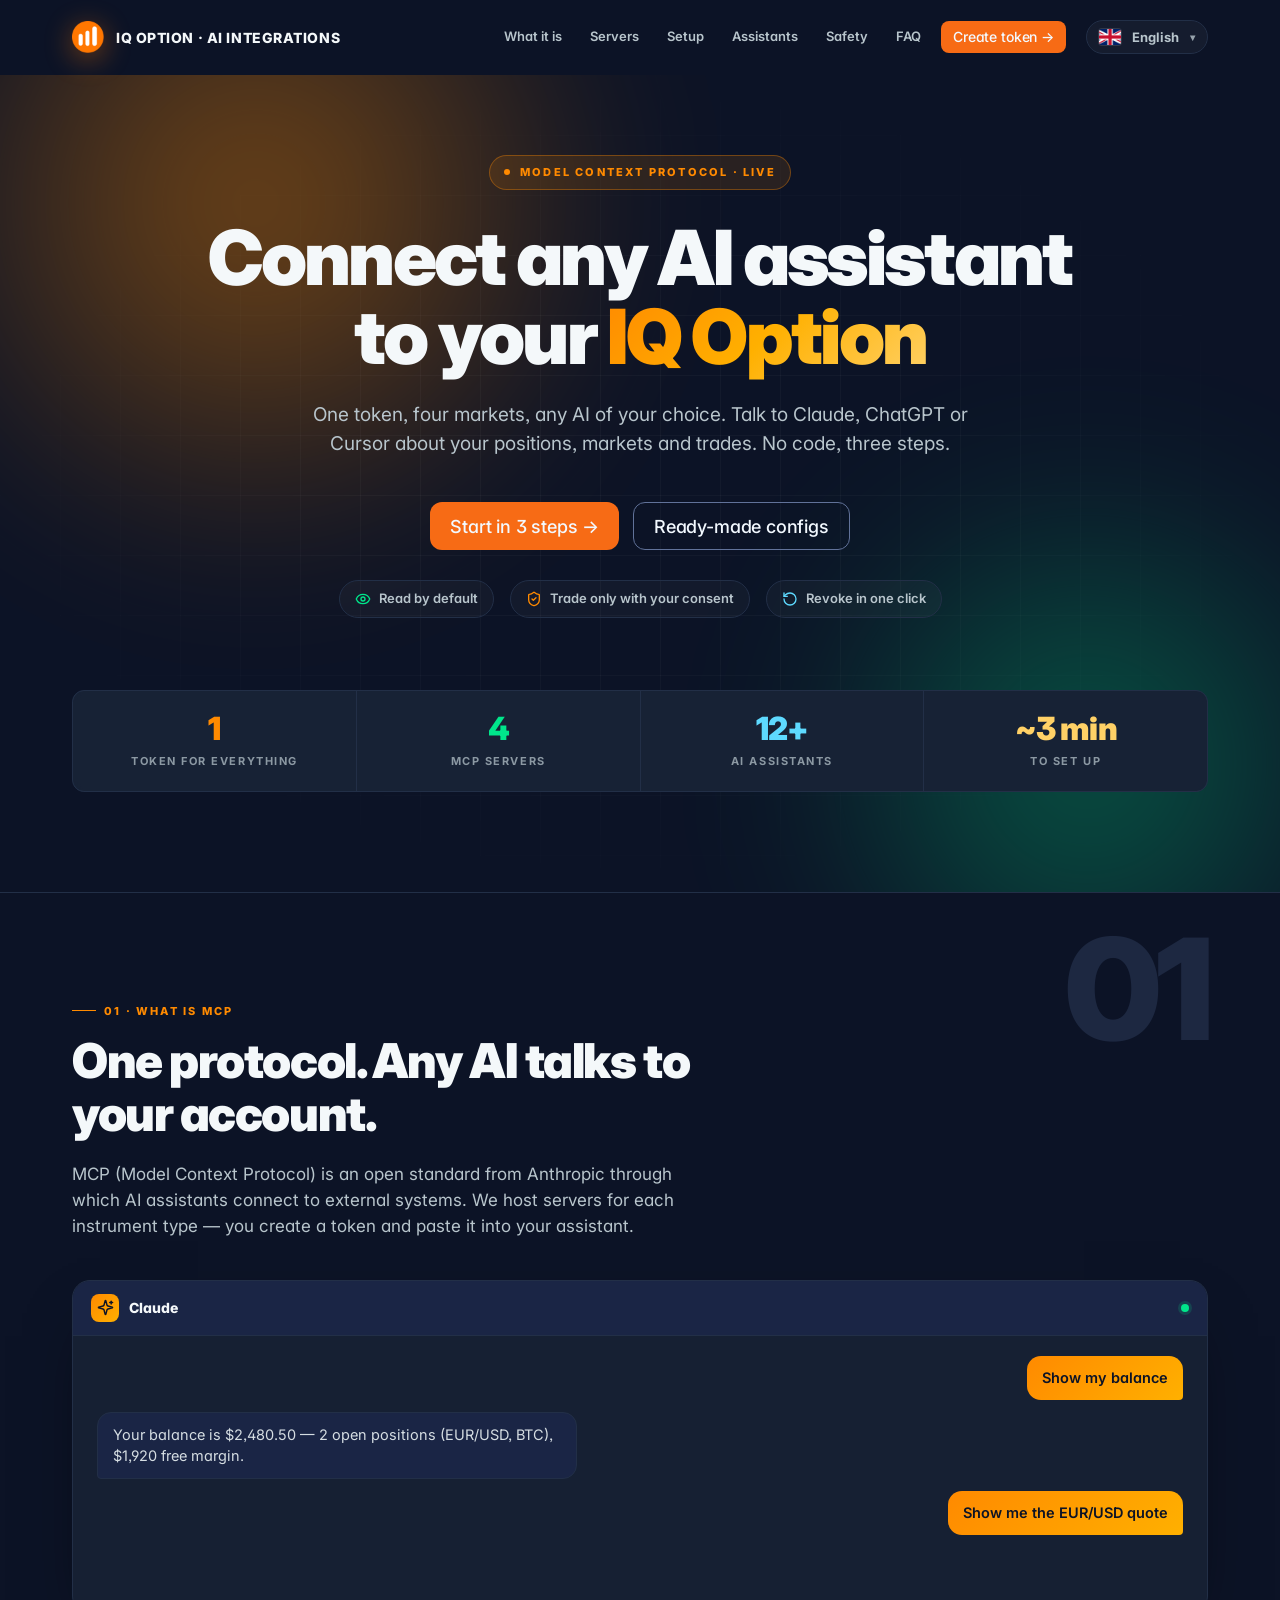
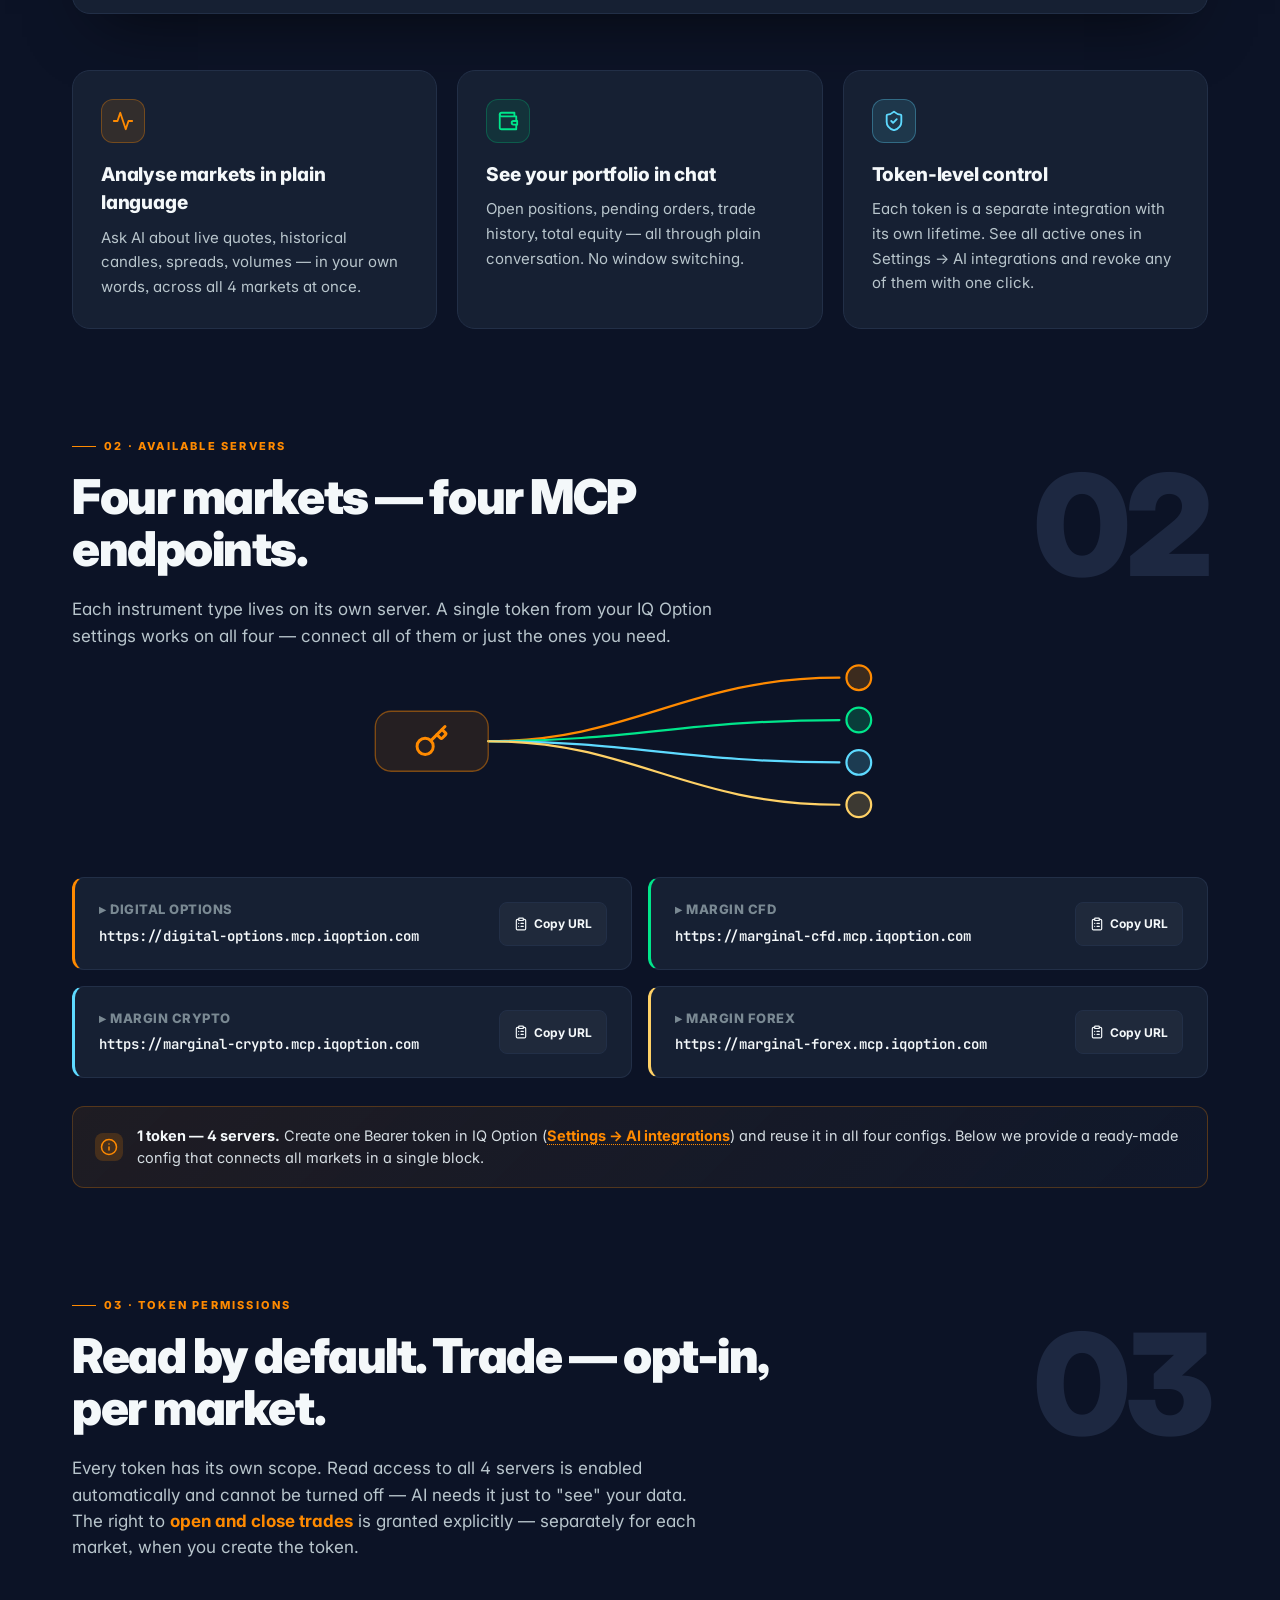
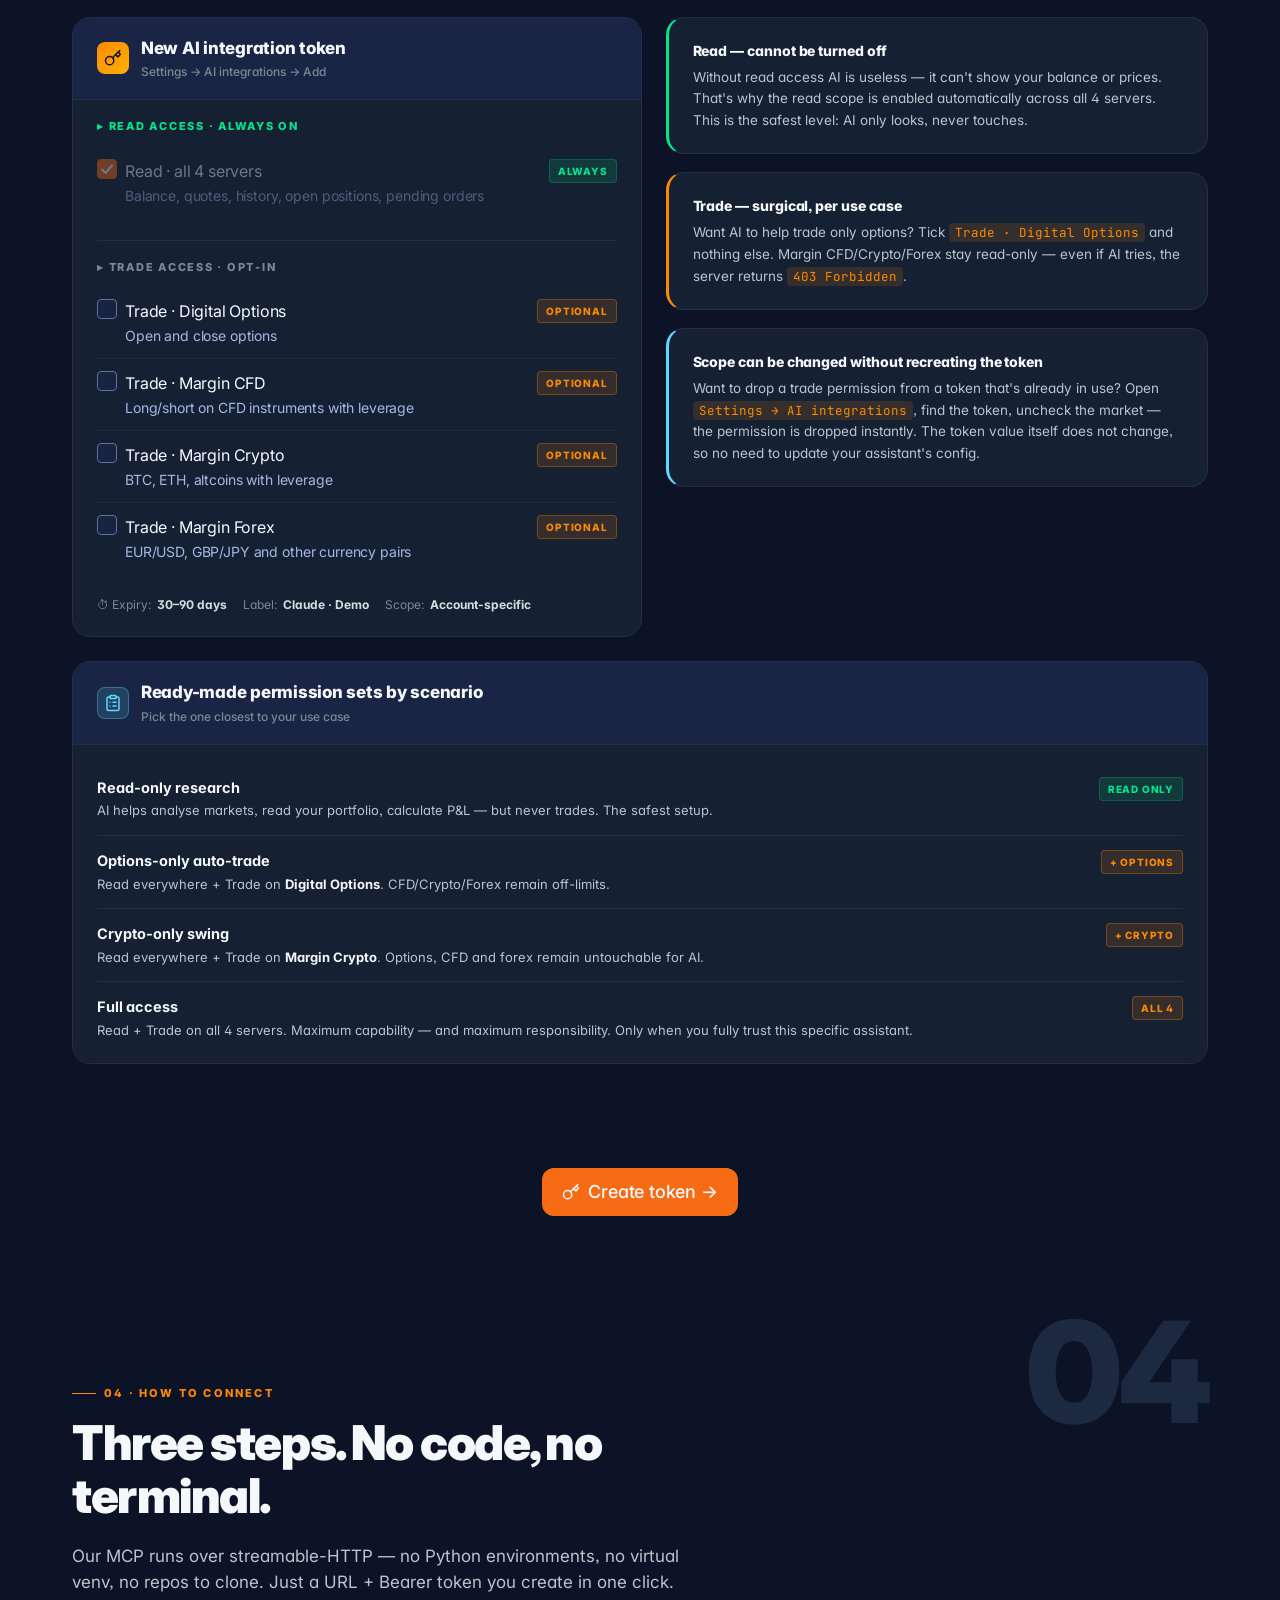
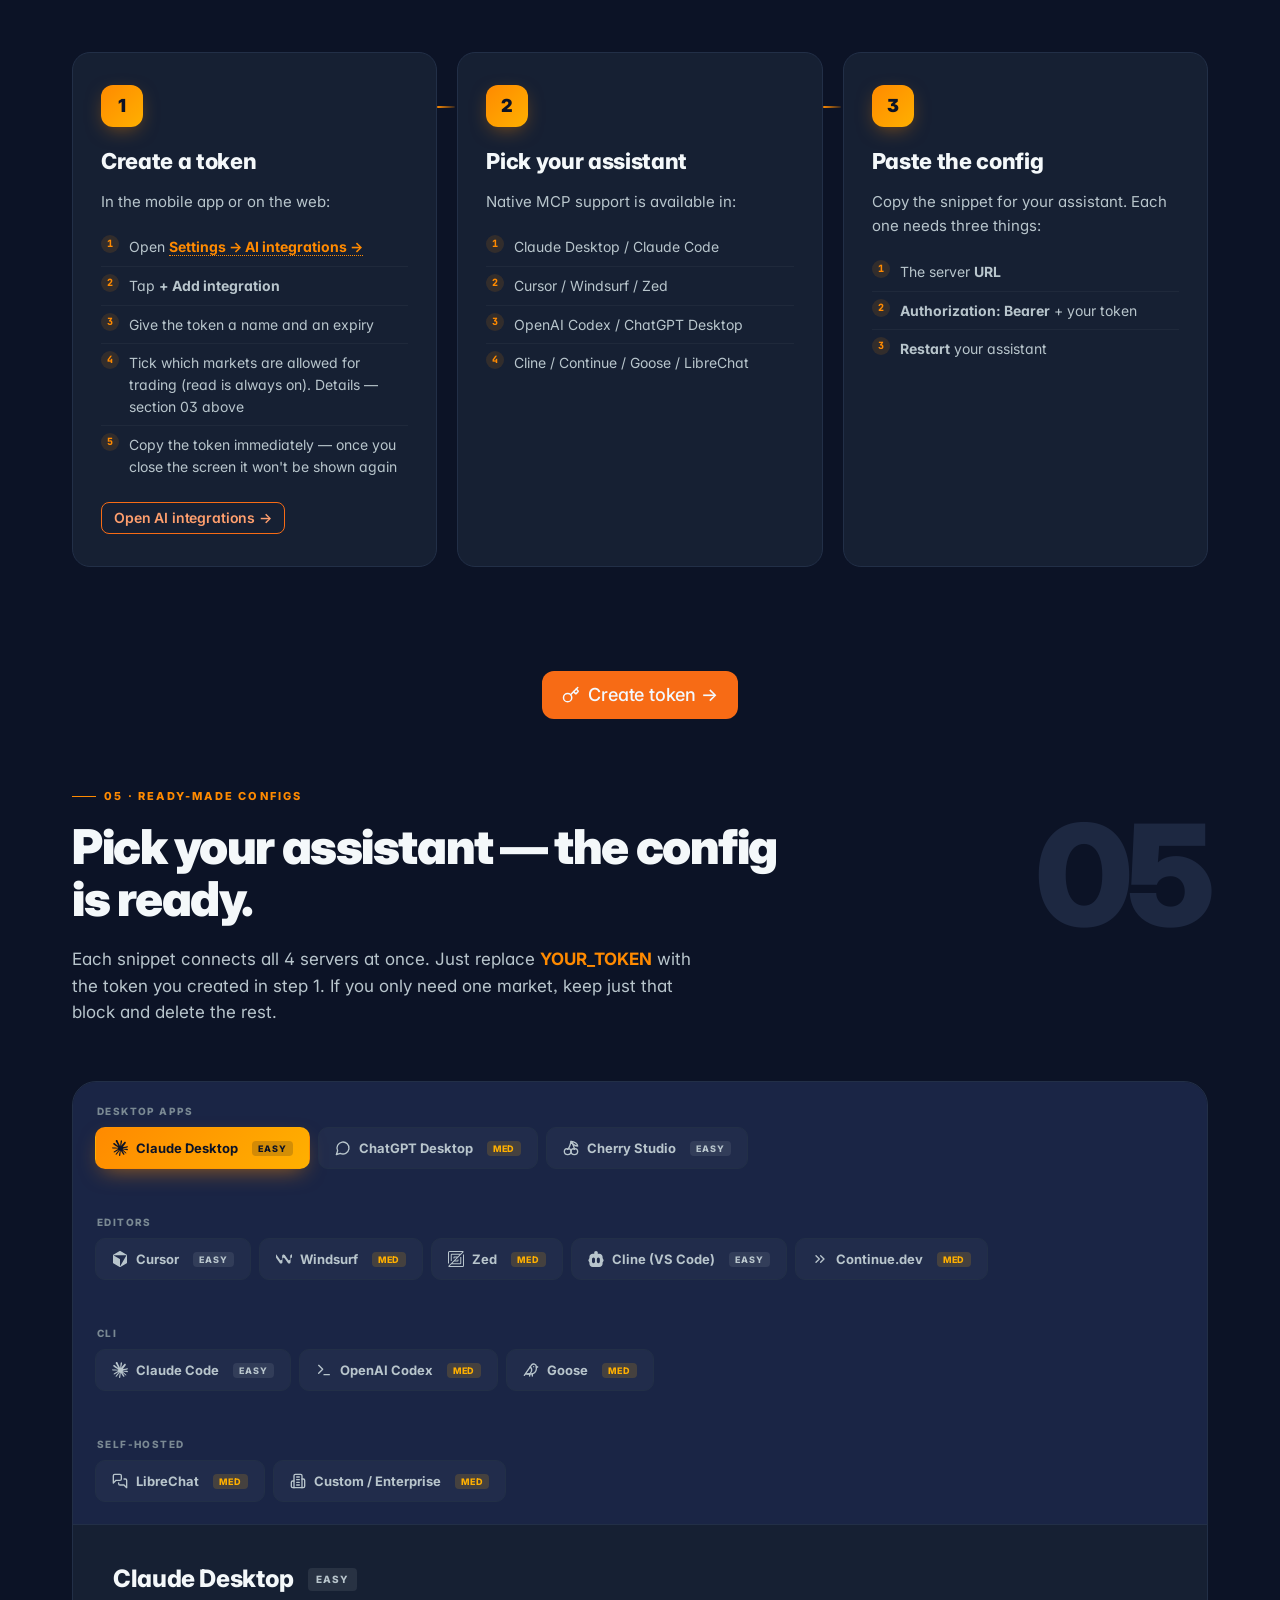
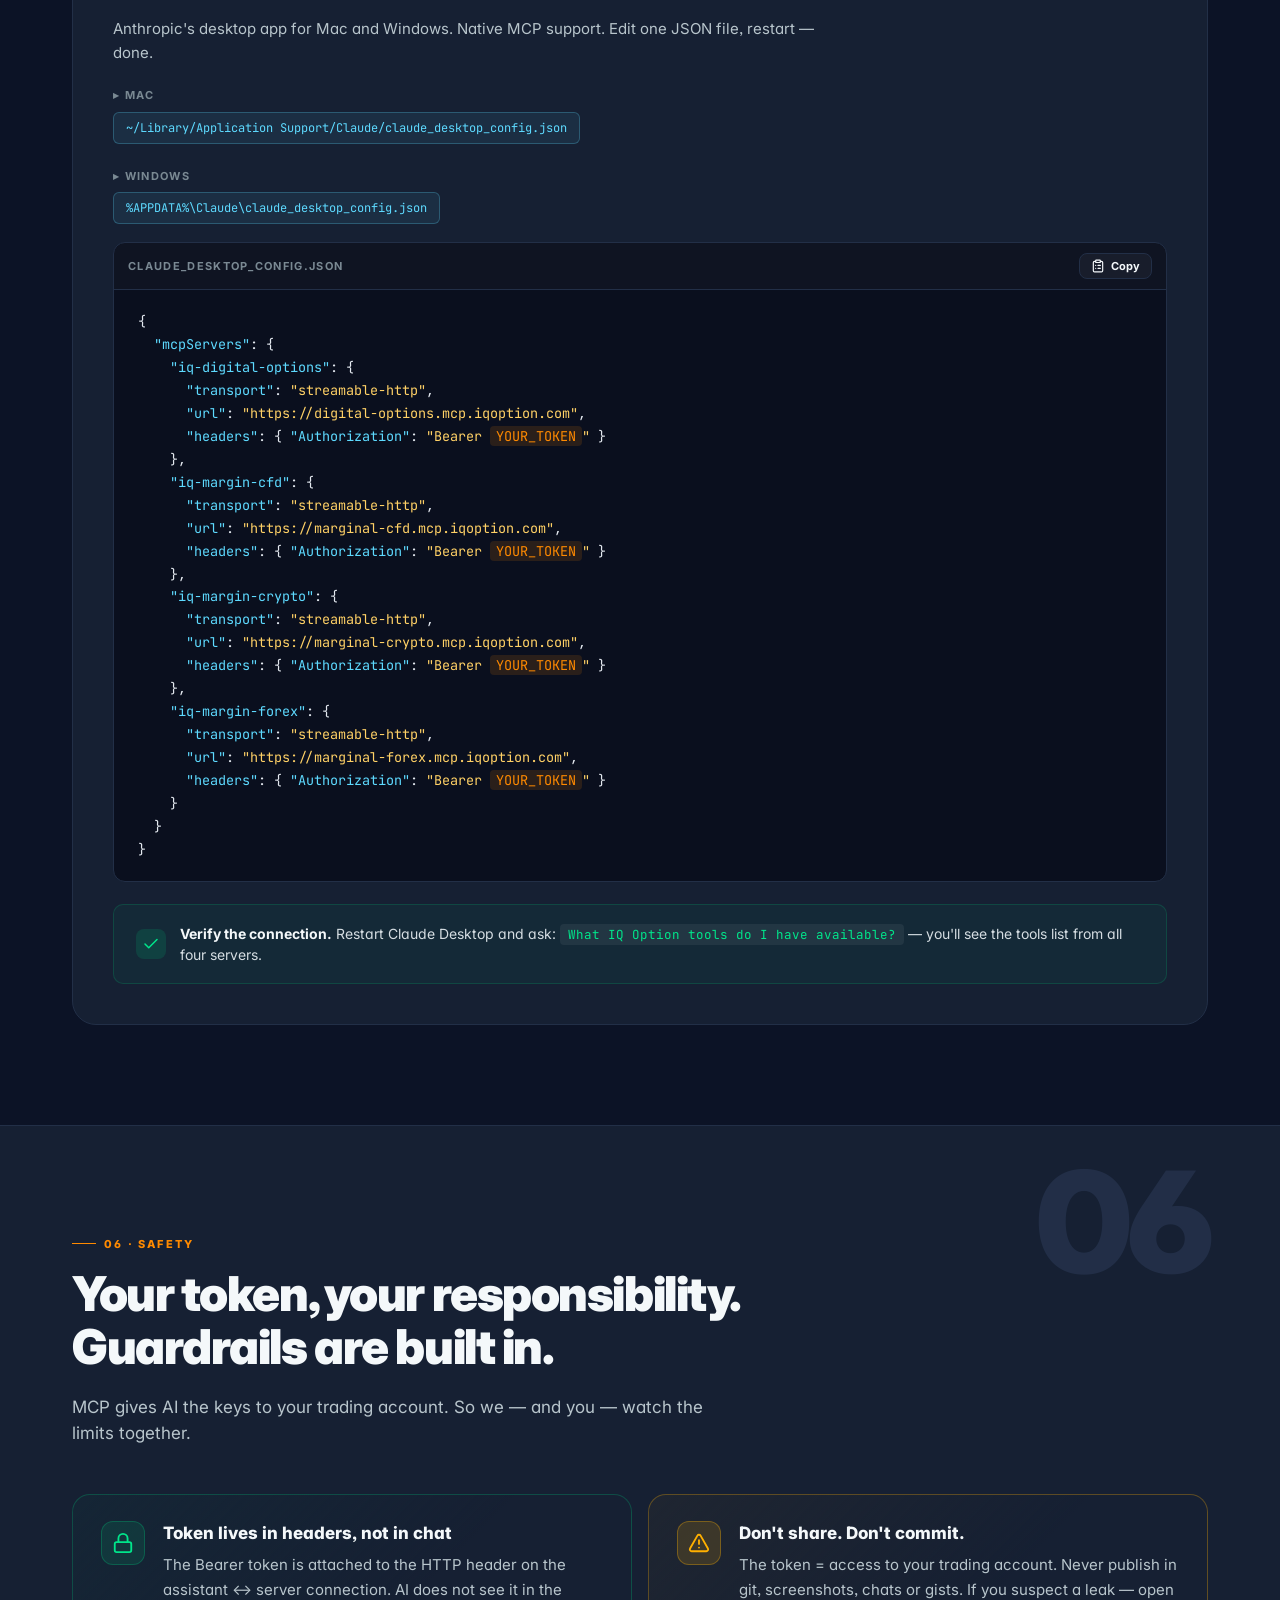
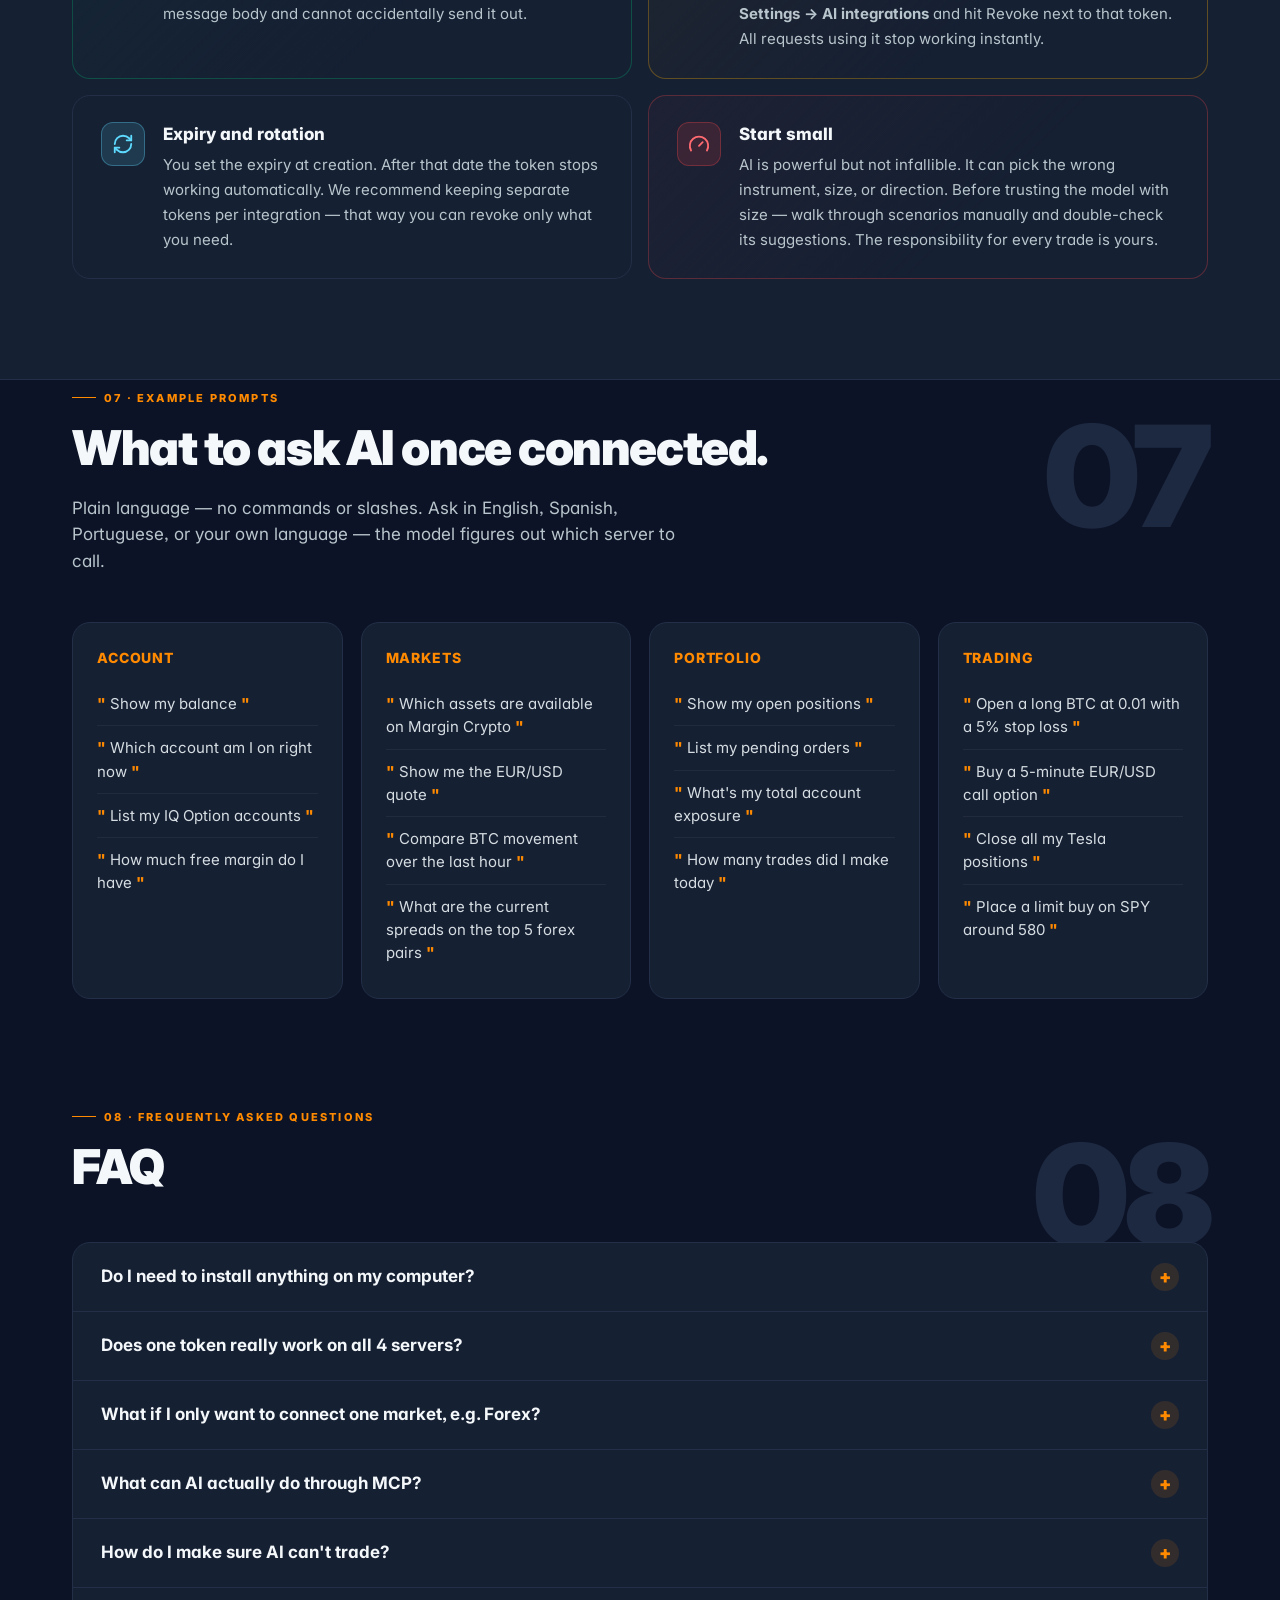
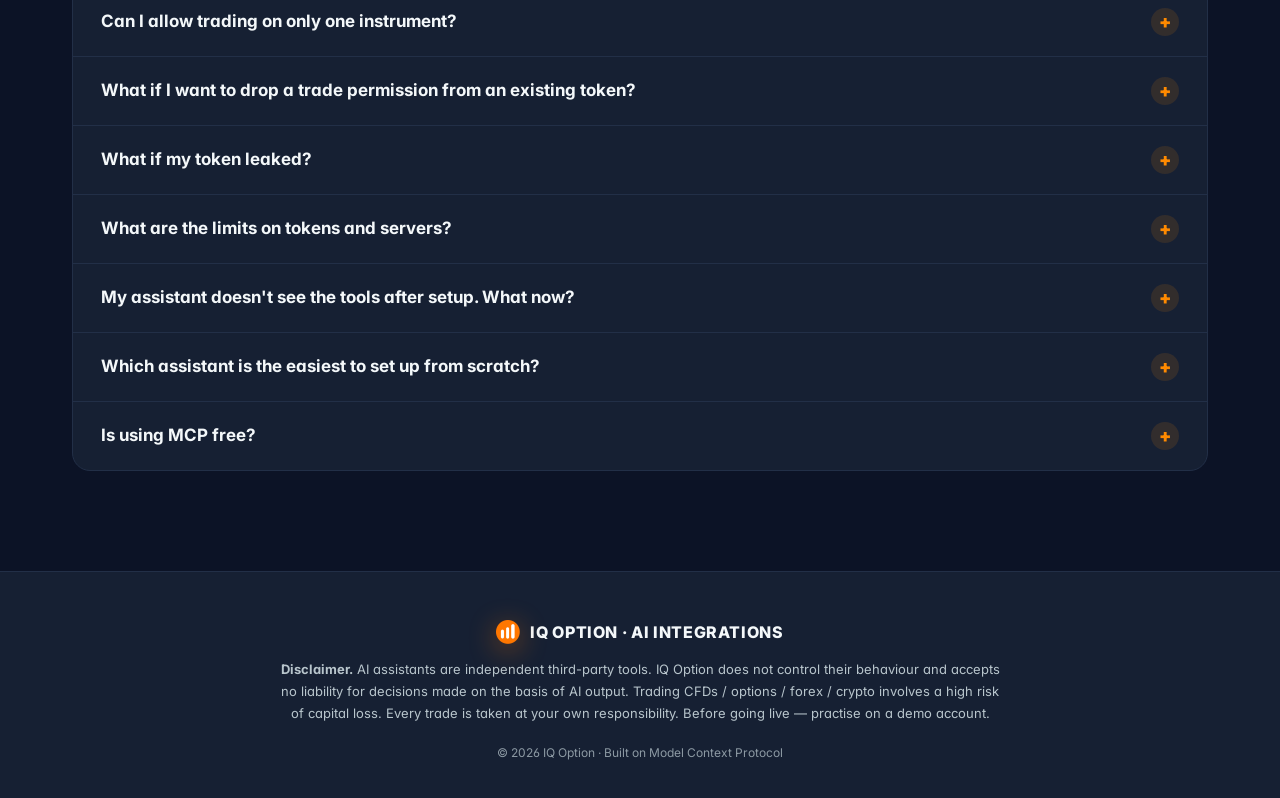
==== commit 361dfdd0: "Add signature wow-animation blocks (Emil framework) Five purpose-driven animated blocks, all transfo" ====
--- a/index.html
+++ b/index.html
@@ -3,6 +3,13 @@
 <head>
 <meta charset="UTF-8">
 <meta name="viewport" content="width=device-width, initial-scale=1">
+<!-- Google Tag Manager -->
+<script>(function(w,d,s,l,i){w[l]=w[l]||[];w[l].push({'gtm.start':
+new Date().getTime(),event:'gtm.js'});var f=d.getElementsByTagName(s)[0],
+j=d.createElement(s),dl=l!='dataLayer'?'&l='+l:'';j.async=true;j.src=
+'https://www.googletagmanager.com/gtm.js?id='+i+dl;f.parentNode.insertBefore(j,f);
+})(window,document,'script','dataLayer','GTM-W5H54HZ6');</script>
+<!-- End Google Tag Manager -->
 <title>Connect any AI assistant to IQ Option · MCP Integration Guide</title>
 <meta name="description" content="Connect Claude, ChatGPT, Cursor and 12+ AI assistants to your IQ Option account via the Model Context Protocol (MCP). One Bearer token, four market servers — digital options, CFD, crypto, forex. No code, three steps.">
 <meta name="keywords" content="IQ Option, MCP, Model Context Protocol, Claude, ChatGPT, Cursor, AI trading assistant, digital options, forex, crypto, CFD, Bearer token">
@@ -266,6 +273,10 @@
 </script>
 </head>
 <body>
+<!-- Google Tag Manager (noscript) -->
+<noscript><iframe src="https://www.googletagmanager.com/ns.html?id=GTM-W5H54HZ6"
+height="0" width="0" style="display:none;visibility:hidden"></iframe></noscript>
+<!-- End Google Tag Manager (noscript) -->
 <!-- ════════════════════════════════════════════════════════════════════
      HERO
      ════════════════════════════════════════════════════════════════════ -->
@@ -428,6 +439,22 @@
 <p class="section-sub">
       Each instrument type lives on its own server. A single token from your IQ Option settings works on all four — connect all of them or just the ones you need.
     </p>
+<div class="token-flow" aria-hidden="true">
+<svg viewBox="0 0 680 200" fill="none" role="img" xmlns="http://www.w3.org/2000/svg">
+<path class="flow-line c1" pathLength="1" d="M168 100 C 332 100, 392 28, 566 28"></path>
+<path class="flow-line c2" pathLength="1" d="M168 100 C 332 100, 392 76, 566 76"></path>
+<path class="flow-line c3" pathLength="1" d="M168 100 C 332 100, 392 124, 566 124"></path>
+<path class="flow-line c4" pathLength="1" d="M168 100 C 332 100, 392 172, 566 172"></path>
+<g class="flow-hub">
+<rect x="40" y="66" width="128" height="68" rx="18"></rect>
+<use href="#i-key" x="84" y="80" width="40" height="40" class="ic hub-key"></use>
+</g>
+<g class="flow-node c1"><circle cx="588" cy="28" r="14"></circle></g>
+<g class="flow-node c2"><circle cx="588" cy="76" r="14"></circle></g>
+<g class="flow-node c3"><circle cx="588" cy="124" r="14"></circle></g>
+<g class="flow-node c4"><circle cx="588" cy="172" r="14"></circle></g>
+</svg>
+</div>
 <div class="servers-row">
 <div class="srv-card">
 <div class="srv-info">
--- a/assets/css/styles.css
+++ b/assets/css/styles.css
@@ -1548,3 +1548,132 @@
     .chat-typing { display: none !important; }
     .copy-btn.copied { animation: none !important; }
   }
+
+  /* ════════════════════════════════════════════════════════════════════
+     WOW LAYER · signature animated blocks (Emil framework)
+     Each has a purpose: explanation (flow diagram, steps), state
+     (token pulse), or rare-view delight (icon draw, hero glow/sheen).
+     ════════════════════════════════════════════════════════════════════ */
+
+  /* ── "1 token → 4 servers" flow diagram (explanation) ─────────────── */
+  .token-flow { max-width: 600px; margin: 4px auto 36px; }
+  .token-flow svg { width: 100%; height: auto; overflow: visible; display: block; }
+  /* Base = final visible state; the .is-inview animation plays FROM hidden
+     with 'backwards' fill (holds hidden through stagger, reverts to visible
+     after) → the diagram also renders fully without JS. */
+  .flow-line { fill: none; stroke-width: 2.5; stroke-linecap: round; stroke-dasharray: 1; stroke-dashoffset: 0; }
+  .flow-line.c1 { stroke: var(--accent); }
+  .flow-line.c2 { stroke: var(--success-bright); }
+  .flow-line.c3 { stroke: var(--cyan); }
+  .flow-line.c4 { stroke: var(--gold); }
+  .token-flow.is-inview .flow-line { animation: flowDraw 0.8s var(--ease-out) backwards; }
+  .token-flow.is-inview .flow-line.c1 { animation-delay: 0.15s; }
+  .token-flow.is-inview .flow-line.c2 { animation-delay: 0.30s; }
+  .token-flow.is-inview .flow-line.c3 { animation-delay: 0.45s; }
+  .token-flow.is-inview .flow-line.c4 { animation-delay: 0.60s; }
+  @keyframes flowDraw { from { stroke-dashoffset: 1; } }
+
+  .flow-hub { transform-box: fill-box; transform-origin: center; }
+  .flow-hub rect { fill: rgba(255,138,0,0.10); stroke: rgba(255,138,0,0.45); stroke-width: 1.5; }
+  .flow-hub .hub-key { width: 40px; height: 40px; color: var(--accent); stroke: var(--accent); }
+  .token-flow.is-inview .flow-hub { animation: nodePop 0.5s var(--ease-spring) backwards; }
+
+  .flow-node { transform-box: fill-box; transform-origin: center; }
+  .flow-node circle { stroke-width: 2.5; }
+  .flow-node.c1 circle { fill: rgba(255,138,0,0.20); stroke: var(--accent); }
+  .flow-node.c2 circle { fill: rgba(0,230,139,0.20); stroke: var(--success-bright); }
+  .flow-node.c3 circle { fill: rgba(94,218,255,0.20); stroke: var(--cyan); }
+  .flow-node.c4 circle { fill: rgba(255,209,102,0.20); stroke: var(--gold); }
+  .token-flow.is-inview .flow-node.c1 { animation: nodePop 0.5s var(--ease-spring) 0.55s backwards; }
+  .token-flow.is-inview .flow-node.c2 { animation: nodePop 0.5s var(--ease-spring) 0.70s backwards; }
+  .token-flow.is-inview .flow-node.c3 { animation: nodePop 0.5s var(--ease-spring) 0.85s backwards; }
+  .token-flow.is-inview .flow-node.c4 { animation: nodePop 0.5s var(--ease-spring) 1.00s backwards; }
+  @keyframes nodePop { from { opacity: 0; transform: scale(0.4); } }
+
+  /* ── Icons draw themselves on reveal (delight) ────────────────────── */
+  .cap-card.in .cap-ic .ic,
+  .safety-grid.is-inview .safety-ic .ic { animation: iconDraw 0.9s var(--ease-out) backwards; }
+  .cap-grid .cap-card:nth-child(2).in .cap-ic .ic { animation-delay: 0.10s; }
+  .cap-grid .cap-card:nth-child(3).in .cap-ic .ic { animation-delay: 0.20s; }
+  .safety-grid.is-inview .safety-card:nth-child(2) .safety-ic .ic { animation-delay: 0.10s; }
+  .safety-grid.is-inview .safety-card:nth-child(3) .safety-ic .ic { animation-delay: 0.20s; }
+  .safety-grid.is-inview .safety-card:nth-child(4) .safety-ic .ic { animation-delay: 0.30s; }
+  @keyframes iconDraw {
+    from { stroke-dasharray: 100; stroke-dashoffset: 100; }
+    to   { stroke-dasharray: 100; stroke-dashoffset: 0; }
+  }
+
+  /* ── Setup steps: numbers pop in sequence + gap connectors (explain) ─ */
+  .steps.is-inview .step-num { animation: numPop 0.55s var(--ease-spring); }
+  .steps.is-inview .step:nth-child(2) .step-num { animation-delay: 0.18s; }
+  .steps.is-inview .step:nth-child(3) .step-num { animation-delay: 0.36s; }
+  @keyframes numPop {
+    0%   { transform: scale(0.5); box-shadow: 0 0 0 0 rgba(255,138,0,0.6); }
+    60%  { box-shadow: 0 8px 30px -4px rgba(255,138,0,0.85); }
+    100% { transform: scale(1); }
+  }
+  .steps .step:not(:last-child)::after {
+    content: "";
+    position: absolute;
+    top: 53px; right: -19px;
+    width: 18px; height: 2px;
+    border-radius: 2px;
+    background: linear-gradient(90deg, var(--accent), rgba(255,138,0,0.15));
+    transform: scaleX(0);
+    transform-origin: left center;
+    z-index: 2;
+  }
+  .steps.is-inview .step:nth-child(1)::after { animation: railDraw 0.4s var(--ease-out) 0.30s forwards; }
+  .steps.is-inview .step:nth-child(2)::after { animation: railDraw 0.4s var(--ease-out) 0.48s forwards; }
+  @keyframes railDraw { to { transform: scaleX(1); } }
+  @media (max-width: 880px) { .steps .step:not(:last-child)::after { display: none; } }
+
+  /* ── YOUR_TOKEN pulse — draws the eye to "replace this" (state) ────── */
+  .picker-shell.is-inview .pb-tab.active .tk-token { animation: tokenPulse 1.8s var(--ease-in-out) 0.4s 2; }
+  @keyframes tokenPulse {
+    0%, 100% { box-shadow: 0 0 0 0 rgba(255,138,0,0); background: rgba(255,138,0,0.13); }
+    50%      { box-shadow: 0 0 0 4px rgba(255,138,0,0.22); background: rgba(255,138,0,0.34); }
+  }
+
+  /* ── Pointer-reactive hero glow (decorative; spring-followed in JS) ── */
+  .hero-cursor-glow {
+    position: absolute;
+    top: 0; left: 0;
+    width: 460px; height: 460px;
+    margin: -230px 0 0 -230px;
+    border-radius: 50%;
+    background: radial-gradient(circle, rgba(255,138,0,0.16) 0%, rgba(255,138,0,0) 62%);
+    pointer-events: none;
+    z-index: 1;
+    opacity: 0;
+    transition: opacity 0.45s var(--ease-out);
+    will-change: transform;
+  }
+  .hero-shell:hover .hero-cursor-glow { opacity: 1; }
+
+  /* ── Hero headline: one-time light sweep on entrance (delight) ─────── */
+  .hero-title .hero-grad { animation: sheen 1.5s var(--ease-out) 0.7s 1; }
+  @keyframes sheen {
+    0% {
+      background-image: linear-gradient(100deg, #FF8A00 0%, #FFB000 28%, #FFF3D6 46%, #FFD166 60%, #FFB000 100%);
+      background-size: 260% 100%;
+      background-position: 120% 0;
+    }
+    100% {
+      background-image: linear-gradient(100deg, #FF8A00 0%, #FFB000 28%, #FFF3D6 46%, #FFD166 60%, #FFB000 100%);
+      background-size: 260% 100%;
+      background-position: -40% 0;
+    }
+  }
+
+  /* ── Reduced motion: land everything in its final, legible state ──── */
+  @media (prefers-reduced-motion: reduce) {
+    .flow-line { stroke-dashoffset: 0 !important; animation: none !important; }
+    .flow-hub, .flow-node { opacity: 1 !important; transform: none !important; animation: none !important; }
+    .cap-card .cap-ic .ic, .safety-card .safety-ic .ic { animation: none !important; stroke-dasharray: 0 !important; }
+    .steps .step-num { animation: none !important; transform: none !important; }
+    .steps .step:not(:last-child)::after { animation: none !important; transform: scaleX(1); }
+    .tk-token { animation: none !important; }
+    .hero-cursor-glow { display: none !important; }
+    .hero-title .hero-grad { animation: none !important; }
+  }
